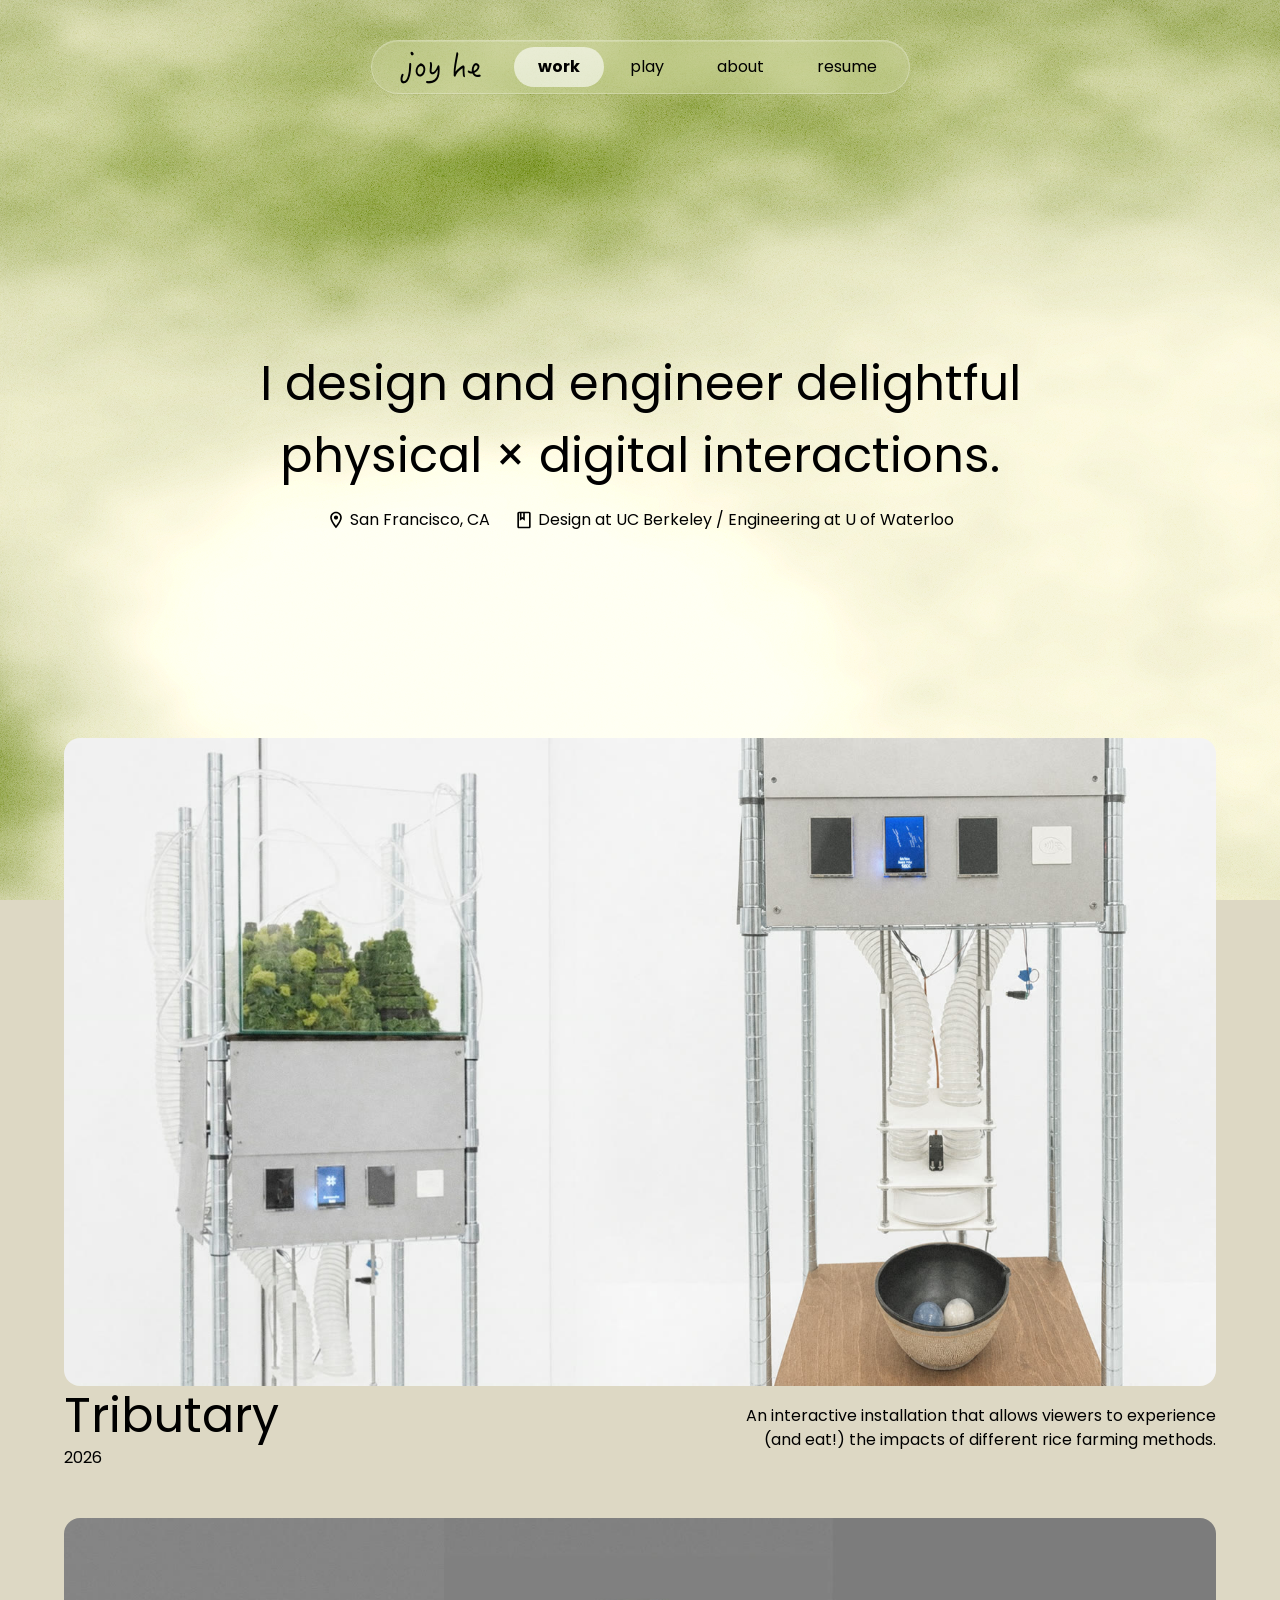
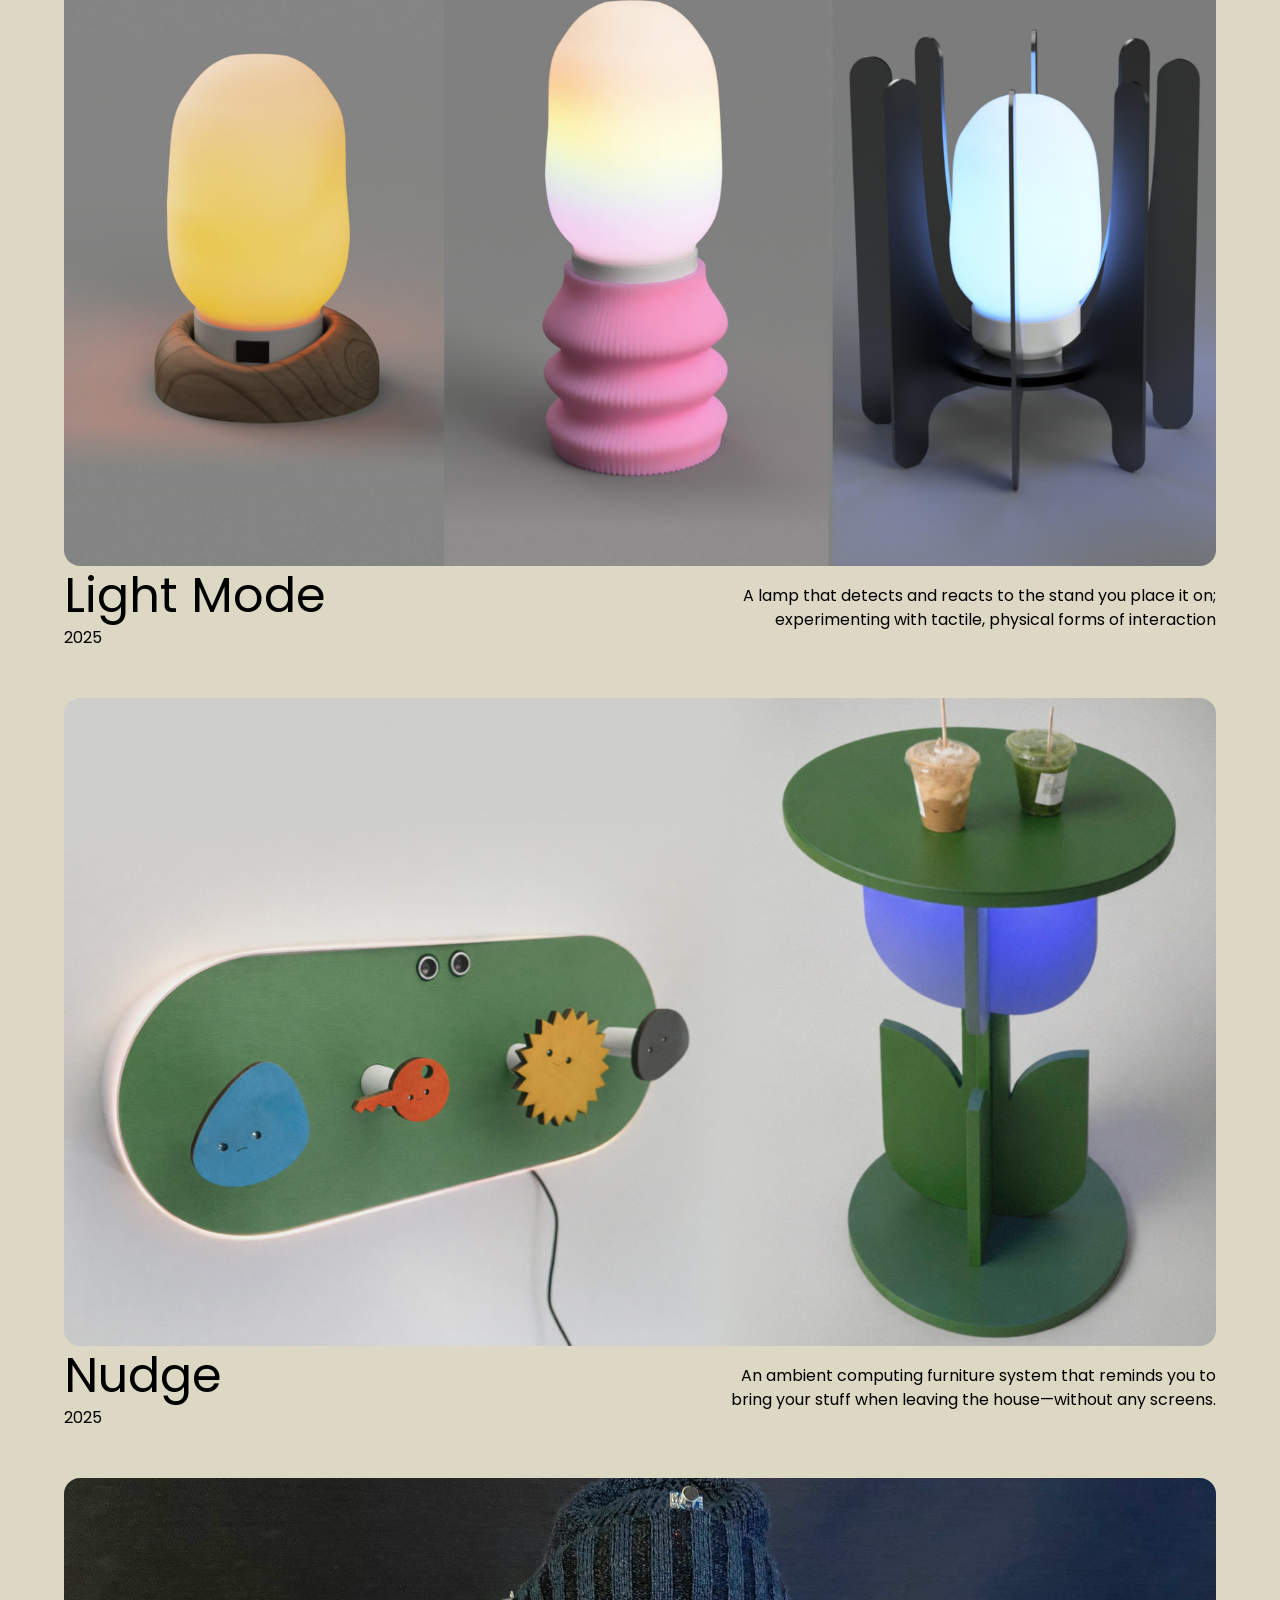
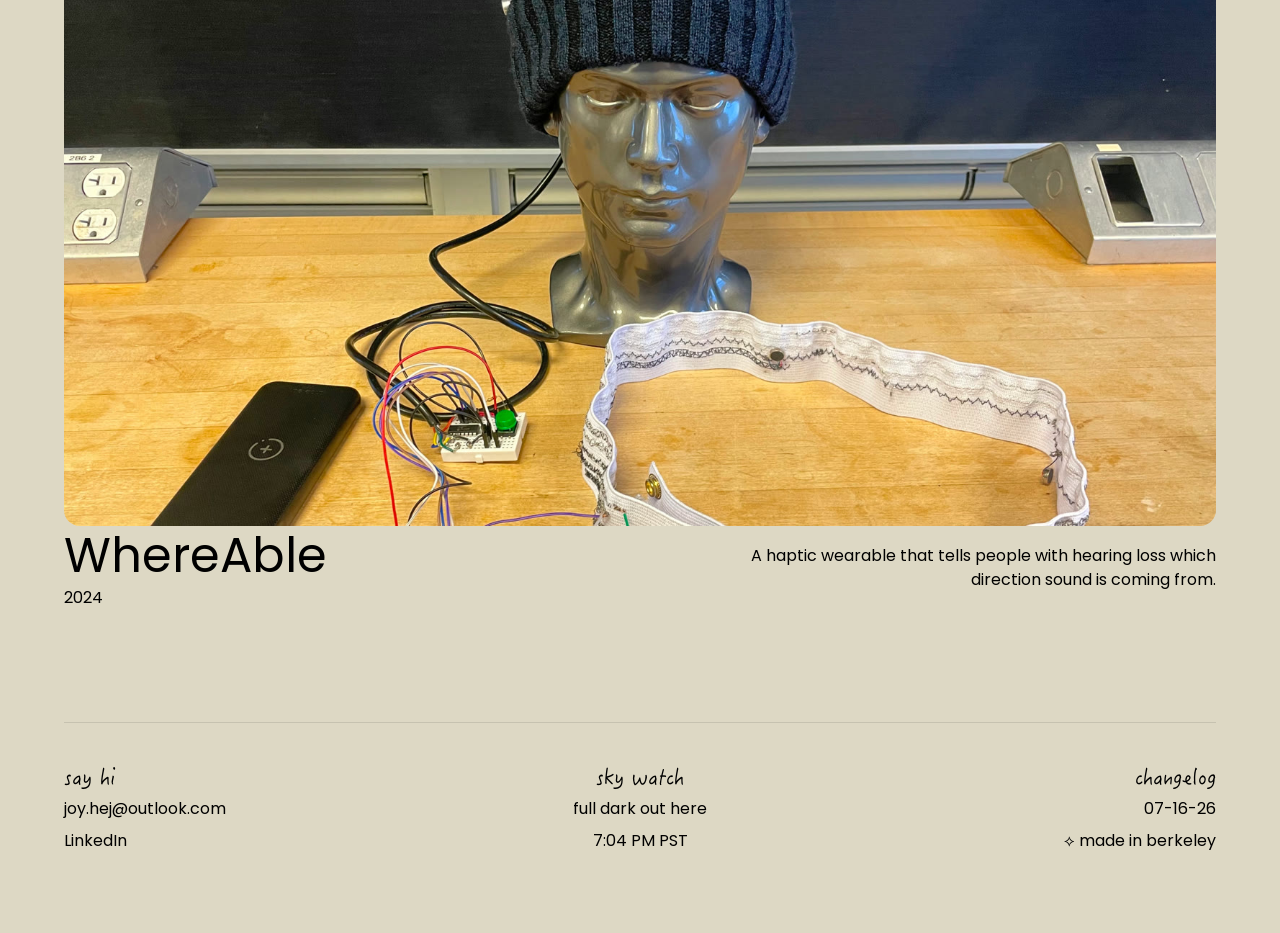
==== index.html @ f52a800c "Deploy portfolio-f26 328bcfd" ====
<!doctype html>
<html lang="en">
  <head>
    <meta charset="UTF-8" />
    <link rel="icon" type="image/png" sizes="32x32" href="/favicon-32.png" />
    <link rel="icon" type="image/png" sizes="48x48" href="/favicon-48.png" />
    <link rel="icon" href="/favicon.svg" type="image/svg+xml" />
    <link rel="apple-touch-icon" href="/apple-touch-icon.png" />
    <meta name="viewport" content="width=device-width, initial-scale=1.0" />
    <title>Joy He</title>
    <script type="module" crossorigin src="/assets/index-UilzpQ_w.js"></script>
    <link rel="stylesheet" crossorigin href="/assets/index-C2yDkpul.css">
  </head>
  <body>
    <div id="root"></div>
  </body>
</html>
---- assets/index-C2yDkpul.css ----
@font-face{font-family:Poppins;font-style:normal;font-display:swap;font-weight:400;src:url(/assets/poppins-latin-400-normal-cpxAROuN.woff2) format("woff2"),url(/assets/poppins-latin-400-normal-BOb3E3N0.woff) format("woff")}@font-face{font-family:Poppins;font-style:normal;font-display:swap;font-weight:700;src:url(/assets/poppins-latin-700-normal-Qrb0O0WB.woff2) format("woff2"),url(/assets/poppins-latin-700-normal-BVuQR_eA.woff) format("woff")}@font-face{font-family:HanziPen SC;font-style:normal;font-weight:400;font-display:swap;src:url(/fonts/HanzipenSC-Regular.woff2) format("woff2")}:root{--font-family-poppins: "Poppins", sans-serif;--font-family-logo: "HanziPen SC", "Hanzipen SC", cursive;--font-weight-regular: 400;--font-weight-bold: 700;--font-size-48: 48px;--font-size-32: 32px;--font-size-24: 24px;--font-size-16: 16px;--line-height-tight: 1.25;--line-height-normal: 1.5;--line-height-comfy: 1.5;--letter-spacing-0: 0;--text-h1-font-family: var(--font-family-poppins);--text-h1-font-size: var(--font-size-48);--text-h1-font-weight: var(--font-weight-regular);--text-h1-line-height: var(--line-height-tight);--text-h1-letter-spacing: var(--letter-spacing-0);--text-h2-font-family: var(--font-family-poppins);--text-h2-font-size: var(--font-size-24);--text-h2-font-weight: var(--font-weight-regular);--text-h2-line-height: var(--line-height-tight);--text-h2-letter-spacing: var(--letter-spacing-0);--text-body-font-family: var(--font-family-poppins);--text-body-font-size: var(--font-size-16);--text-body-font-weight: var(--font-weight-regular);--text-body-line-height: var(--line-height-normal);--text-body-letter-spacing: var(--letter-spacing-0);--text-logo-font-family: var(--font-family-logo);--text-logo-font-size: var(--font-size-32);--text-logo-font-weight: var(--font-weight-regular);--text-logo-line-height: 32px;--text-logo-letter-spacing: var(--letter-spacing-0);--text-nav-font-family: var(--font-family-poppins);--text-nav-font-size: var(--font-size-16);--text-nav-font-weight-active: var(--font-weight-bold);--text-nav-font-weight: var(--font-weight-regular);--text-nav-line-height: var(--line-height-normal);--text-nav-letter-spacing: var(--letter-spacing-0);--color-bg: #ddd8c4;--color-text: #000000;--color-nav-track: rgba(255, 255, 255, .14);--color-nav-active: #ffffff;--color-border: rgba(0, 0, 0, .1);--nav-gutter: 40px;--header-inset: var(--nav-gutter);--page-pad-x: 200px;--header-block: 62px;--card-peek: 18vh;--cursor-asterisk: url(data:image/svg+xml,%3Csvg%20xmlns%3D%27http%3A%2F%2Fwww.w3.org%2F2000%2Fsvg%27%20width%3D%2740%27%20height%3D%2740%27%20viewBox%3D%270%200%2040%2040%27%3E%3Ctext%20x%3D%2720%27%20y%3D%2728%27%20text-anchor%3D%27middle%27%20font-size%3D%2730%27%20fill%3D%27black%27%3E%E2%9F%A1%3C%2Ftext%3E%3C%2Fsvg%3E) 20 20, auto}*,*:before,*:after{box-sizing:border-box}body{margin:0;font-family:var(--font-family-poppins);color:var(--color-text);background:var(--color-bg);cursor:var(--cursor-asterisk);font-synthesis:none;text-rendering:optimizeLegibility;-webkit-font-smoothing:antialiased;-moz-osx-font-smoothing:grayscale}a,button,[role=button],label[for],select,summary{cursor:var(--cursor-asterisk)}#root{min-height:100svh;background:var(--color-bg)}p{margin:0}img{display:block}.app-boot{opacity:0;pointer-events:none}.organic{position:fixed;inset:0;z-index:0;overflow:hidden;pointer-events:none;background:#f2ecdc}.organic__canvas{position:absolute;left:-24px;top:0;width:calc(100% + 48px);height:100%;display:block;filter:blur(.4px)}.organic__canvas--bloom{z-index:1;filter:blur(48px) saturate(1) brightness(.8);opacity:.85;mix-blend-mode:hard-light;transform:scale(1.06);transform-origin:center center;pointer-events:none}.organic--plain .organic__canvas{visibility:hidden}.organic__grain{position:absolute;inset:0;z-index:2;opacity:1;background-repeat:repeat;background-size:512px 512px;mix-blend-mode:color-burn;pointer-events:none}.asterisk-cursor{position:fixed;top:0;left:0;z-index:10000;margin:0;padding:0;pointer-events:none;opacity:0;color:#000;font-size:30px;line-height:1;transform:translate(-50%,-50%) scale(1);transition:transform .28s cubic-bezier(.22,1,.36,1),opacity .12s ease;will-change:transform;-webkit-user-select:none;user-select:none}.asterisk-cursor--visible{opacity:1}.asterisk-cursor--hot{transform:translate(-50%,-50%) scale(1.28) rotate(18deg)}html.has-asterisk-cursor,html.has-asterisk-cursor *{cursor:none!important}@media(prefers-reduced-motion:reduce){.asterisk-cursor{transition:opacity .12s ease}.asterisk-cursor--hot{transform:translate(-50%,-50%) scale(1.15) rotate(12deg)}}.loader{position:fixed;inset:0;z-index:40;display:flex;align-items:center;justify-content:center;background:transparent;opacity:1;transition:opacity .52s cubic-bezier(.22,1,.36,1);pointer-events:auto}.loader--out{opacity:0;pointer-events:none}.loader__sr{position:absolute;width:1px;height:1px;padding:0;margin:-1px;overflow:hidden;clip:rect(0,0,0,0);white-space:nowrap;border:0}.loader__asterisk{display:flex;align-items:center;justify-content:center;mix-blend-mode:color-burn}.loader__asterisk-orbit{display:flex;align-items:center;justify-content:center;animation:loader-orbit 2.8s linear infinite}.loader__asterisk-spin{color:#1e3d2f;font-size:min(28vw,140px);line-height:1;-webkit-user-select:none;user-select:none}@keyframes loader-orbit{0%{transform:rotate(0) translate(min(12vw,64px)) rotate(0)}to{transform:rotate(360deg) translate(min(12vw,64px)) rotate(-360deg)}}@media(prefers-reduced-motion:reduce){.loader__asterisk-orbit{animation:none}}.site-nav{display:flex;align-items:center;justify-content:center;width:100%;min-height:var(--header-block);padding-block:0}.site-nav__pill-wrap{position:fixed;top:var(--nav-gutter);left:0;right:0;z-index:20;display:flex;justify-content:center;pointer-events:none;transition:transform .4s cubic-bezier(.22,1,.36,1)}.site-nav__pill-wrap--hidden{transform:translateY(calc(-100% - var(--nav-gutter) - 8px));pointer-events:none}.site-nav__pill{display:flex;align-items:center;gap:8px;padding:6px;border-radius:50px;border:1px solid rgba(255,255,255,.28);background:var(--color-nav-track);box-shadow:inset 0 1px #ffffff2e,0 1px 1px #00000008;-webkit-backdrop-filter:blur(28px) saturate(1.15);backdrop-filter:blur(28px) saturate(1.15);pointer-events:auto}.site-nav__logo{display:flex;align-items:center;justify-content:center;margin:0;padding:0 24px 4px;border:0;background:transparent;font-family:var(--text-logo-font-family);font-size:var(--text-logo-font-size);font-weight:var(--text-logo-font-weight);line-height:var(--text-logo-line-height);letter-spacing:var(--text-logo-letter-spacing);color:var(--color-text);text-decoration:none;white-space:nowrap;user-select:none;-webkit-user-select:none}.site-nav__links{position:relative;display:flex;align-items:center}.site-nav__active-pill{position:absolute;top:0;left:0;height:100%;border-radius:50px;background:#fff9;pointer-events:none;opacity:0;z-index:0}.site-nav__active-pill--ready{opacity:1;transition:transform .4s cubic-bezier(.22,1,.36,1),width .4s cubic-bezier(.22,1,.36,1)}.site-nav__item{position:relative;z-index:1;display:inline-flex;flex-direction:column;align-items:center;justify-content:center;padding:8px 24px;border-radius:50px;font-family:var(--text-nav-font-family);font-size:var(--text-nav-font-size);font-weight:var(--text-nav-font-weight);line-height:var(--text-nav-line-height);letter-spacing:var(--text-nav-letter-spacing);color:var(--color-text);text-decoration:none;white-space:nowrap;background:transparent}.site-nav__item:after{content:attr(data-label);font-weight:var(--text-nav-font-weight-active);height:0;overflow:hidden;visibility:hidden;pointer-events:none;-webkit-user-select:none;user-select:none}.site-nav__item--active{font-weight:var(--text-nav-font-weight-active)}@media(prefers-reduced-motion:reduce){.site-nav__pill-wrap{transition:none}.site-nav__pill-wrap--hidden{transform:none}.site-nav__active-pill--ready{transition:none}}.site-footer{display:flex;align-items:flex-start;justify-content:space-between;gap:32px;width:100%;margin-top:64px;padding-top:40px;border-top:1px solid var(--color-border)}.site-footer__col{display:flex;flex-direction:column;gap:8px;min-width:0;flex:1}.site-footer__col--center{text-align:center;align-items:center}.site-footer__col--end{text-align:right;align-items:flex-end}.site-footer__title{margin:0;font-family:var(--font-family-logo);font-size:22px;font-weight:var(--font-weight-regular);line-height:1.2;letter-spacing:var(--letter-spacing-0)}.site-footer__time{font-variant-numeric:tabular-nums}.site-footer a{color:inherit;text-decoration:none}.site-footer a:hover{text-decoration:underline}.site-footer__note{opacity:1}@media(max-width:900px){.site-footer{flex-direction:column;gap:28px}.site-footer__col--end,.site-footer__col--center{text-align:left;align-items:flex-start}}.layout{position:relative;z-index:1;display:flex;flex-direction:column;align-items:center;width:100%;min-height:100svh;padding:var(--nav-gutter) var(--page-pad-x) 80px;color:var(--color-text);box-sizing:border-box}.layout .site-nav{min-height:var(--header-block);padding-block:0;margin-bottom:var(--nav-gutter)}.layout--case{padding-bottom:80px;background:#f1f1f1}.layout--case .layout__main{gap:48px}html.page--case,html.page--case body,html.page--case #root{background:#f1f1f1}html.page--case .organic{visibility:hidden}.layout__main{display:flex;flex-direction:column;align-items:flex-start;gap:48px;width:100%;animation:layout-page-in .55s cubic-bezier(.22,1,.36,1) both}@keyframes layout-page-in{0%{opacity:0;transform:translateY(12px)}to{opacity:1;transform:translateY(0)}}@media(max-width:1280px){.layout{--page-pad-x: 64px}}@media(max-width:900px){.layout{--page-pad-x: 24px;--nav-gutter: 24px;padding-bottom:56px}}@media(prefers-reduced-motion:reduce){.layout__main{animation:none}}.text-h1{font-family:var(--text-h1-font-family);font-size:var(--text-h1-font-size);font-weight:var(--text-h1-font-weight);line-height:var(--text-h1-line-height);letter-spacing:var(--text-h1-letter-spacing)}.text-h2{font-family:var(--text-h2-font-family);font-size:var(--text-h2-font-size);font-weight:var(--text-h2-font-weight);line-height:var(--text-h2-line-height);letter-spacing:var(--text-h2-letter-spacing)}.text-body{font-family:var(--text-body-font-family);font-size:var(--text-body-font-size);font-weight:var(--text-body-font-weight);line-height:var(--text-body-line-height);letter-spacing:var(--text-body-letter-spacing)}.wireframe{--header-inset: 40px;--page-pad-x: 200px;--header-block: 62px;--card-peek: 18vh;position:relative;z-index:1;display:flex;flex-direction:column;align-items:flex-start;gap:0;width:100%;min-height:100%;max-width:1440px;margin-inline:auto;padding:var(--header-inset) var(--page-pad-x) 80px;background:transparent;color:var(--color-text);box-sizing:border-box}.wireframe__page{display:flex;flex-direction:column;align-items:flex-start;gap:48px;width:100%}.wireframe__page--in{animation:wireframe-page-in .55s cubic-bezier(.22,1,.36,1) both}.wireframe__page--out{opacity:0;transform:translateY(12px);pointer-events:none;transition:opacity .32s ease,transform .32s ease}@keyframes wireframe-page-in{0%{opacity:0;transform:translateY(18px)}to{opacity:1;transform:translateY(0)}}[data-reveal]{opacity:0;transform:translateY(28px);transition:opacity .7s cubic-bezier(.22,1,.36,1),transform .7s cubic-bezier(.22,1,.36,1);transition-delay:var(--reveal-delay, 0ms)}[data-reveal].is-revealed{opacity:1;transform:translateY(0)}.wireframe__intro[data-reveal].is-revealed,.wireframe__placeholder[data-reveal].is-revealed{transition-delay:40ms}.wireframe__header{display:flex;align-items:center;justify-content:center;width:100%;min-height:52px;padding-block:5px}.wireframe__pill-wrap{position:fixed;top:calc(var(--header-inset) + 5px);left:0;right:0;z-index:20;display:flex;justify-content:center;pointer-events:none;transition:transform .4s cubic-bezier(.22,1,.36,1)}.wireframe__pill-wrap--hidden{transform:translateY(calc(-100% - var(--header-inset) - 13px));pointer-events:none}.wireframe__pill{display:flex;align-items:center;gap:8px;padding:6px;border-radius:50px;border:1px solid rgba(255,255,255,.28);background:var(--color-nav-track);box-shadow:inset 0 1px #ffffff2e,0 1px 1px #00000008;-webkit-backdrop-filter:blur(28px) saturate(1.15);backdrop-filter:blur(28px) saturate(1.15);pointer-events:auto}.wireframe__logo{display:flex;align-items:center;justify-content:center;margin:0;padding:0 24px 4px;border:0;background:transparent;font-family:var(--text-logo-font-family);font-size:var(--text-logo-font-size);font-weight:var(--text-logo-font-weight);line-height:var(--text-logo-line-height);letter-spacing:var(--text-logo-letter-spacing);color:var(--color-text);white-space:nowrap;user-select:none;-webkit-user-select:none;pointer-events:none}.wireframe__nav{position:relative;display:flex;align-items:center}.wireframe__nav-pill{position:absolute;top:0;left:0;height:100%;border-radius:50px;background:#fff9;pointer-events:none;opacity:0;z-index:0}.wireframe__nav-pill--ready{opacity:1;transition:transform .4s cubic-bezier(.22,1,.36,1),width .4s cubic-bezier(.22,1,.36,1)}.wireframe__nav-item{position:relative;z-index:1;display:inline-flex;flex-direction:column;align-items:center;justify-content:center;padding:8px 24px;border-radius:50px;font-family:var(--text-nav-font-family);font-size:var(--text-nav-font-size);font-weight:var(--text-nav-font-weight);line-height:var(--text-nav-line-height);letter-spacing:var(--text-nav-letter-spacing);color:var(--color-text);text-decoration:none;white-space:nowrap;background:transparent}.wireframe__nav-item:after{content:attr(data-label);font-weight:var(--text-nav-font-weight-active);height:0;overflow:hidden;visibility:hidden;pointer-events:none;-webkit-user-select:none;user-select:none}.wireframe__nav-item--active{font-weight:var(--text-nav-font-weight-active)}.wireframe__intro{display:flex;flex-direction:column;align-items:center;justify-content:center;gap:16px;width:100%;margin:0 0 -48px;min-height:calc(100svh - (2 * var(--nav-gutter)) - var(--header-block) - var(--card-peek));box-sizing:border-box}.wireframe__headline{margin:0;width:100%;text-align:center;line-height:var(--line-height-comfy)}.wireframe__meta{display:flex;align-items:center;gap:24px}.wireframe__meta-item{display:flex;align-items:center;gap:4px}.wireframe__meta-item img{width:20px;height:20px;flex-shrink:0}.wireframe__placeholder{display:flex;flex-direction:column;align-items:center;gap:16px;width:100%;margin-top:48px;text-align:center}.wireframe__work{display:flex;flex-direction:column;gap:48px;width:100%;scroll-margin-top:calc((2 * var(--nav-gutter)) + var(--header-block) + 24px)}.wireframe__play{display:grid;grid-template-columns:1fr 1fr;gap:48px 30px;width:100%;scroll-margin-top:calc((2 * var(--nav-gutter)) + var(--header-block) + 24px)}.wireframe__project{display:flex;flex-direction:column;align-items:flex-start;width:100%;color:inherit;text-decoration:none}.wireframe__media{position:relative;width:100%;aspect-ratio:1184 / 666;overflow:clip;border-radius:16px;transform:scale(1);transform-origin:center bottom;transition:transform .55s cubic-bezier(.22,1,.36,1);will-change:transform}.wireframe__media--play{aspect-ratio:1 / 1;transform-origin:center center}.wireframe__media img,.wireframe__media video{position:absolute;inset:0;width:100%;height:100%;display:block;object-fit:cover;object-position:center}.wireframe__project--aura .wireframe__media img{object-position:20% center}.wireframe__project:hover .wireframe__media,.wireframe__project:focus-visible .wireframe__media{transform:scale(1.025)}.wireframe__project-info{display:flex;align-items:center;justify-content:space-between;width:100%;color:var(--color-text)}.wireframe__project-info--play{flex-direction:column;align-items:flex-start;gap:8px;margin-top:12px}.wireframe__project-title-block{display:flex;flex-direction:column;align-items:flex-start}.wireframe__project-title-block h2{margin:0;white-space:nowrap}.wireframe__project--play .wireframe__project-title-block h2{white-space:normal}.wireframe__project-desc{width:500px;flex-shrink:0;text-align:right}.wireframe__project-desc--play{width:100%;text-align:left}.wireframe__footer{display:flex;align-items:flex-start;justify-content:space-between;gap:32px;width:100%;margin-top:64px;padding-top:40px;border-top:1px solid var(--color-border)}.wireframe__footer-col{display:flex;flex-direction:column;gap:8px;min-width:0;flex:1}.wireframe__footer-col--center{text-align:center;align-items:center}.wireframe__footer-col--end{text-align:right;align-items:flex-end}.wireframe__footer-title{margin:0;font-family:var(--font-family-logo);font-size:22px;font-weight:var(--font-weight-regular);line-height:1.2;letter-spacing:var(--letter-spacing-0)}.wireframe__footer-time{font-variant-numeric:tabular-nums}.wireframe__footer a{color:inherit;text-decoration:none}.wireframe__footer a:hover{text-decoration:underline}.wireframe__footer-note{opacity:1}@media(max-width:1280px){.wireframe{--header-inset: 32px;--page-pad-x: 48px;padding:var(--header-inset) var(--page-pad-x) 64px}}@media(max-width:900px){.wireframe{--header-inset: 24px;--page-pad-x: 24px;--card-peek: 14vh;padding:var(--header-inset) var(--page-pad-x) 40px}.wireframe__page{gap:32px}.wireframe__intro{margin-bottom:-32px}.wireframe__header{justify-content:center}.wireframe__pill{max-width:calc(100vw - 2 * var(--page-pad-x));flex-wrap:wrap;justify-content:center}.wireframe__nav{flex-wrap:wrap;justify-content:center}.wireframe__meta{flex-direction:column;align-items:center;gap:8px}.wireframe__project-info{flex-direction:column;align-items:flex-start;gap:12px}.wireframe__play{grid-template-columns:1fr;gap:32px}.wireframe__project-desc{width:100%;text-align:left}.wireframe__footer{flex-direction:column;gap:28px}.wireframe__footer-col--end,.wireframe__footer-col--center{text-align:left;align-items:flex-start}}@media(prefers-reduced-motion:reduce){.wireframe__page--in{animation:none}.wireframe__media{transition:none}.wireframe__project:hover .wireframe__media,.wireframe__project:focus-visible .wireframe__media{transform:none}.wireframe__pill-wrap{transition:none}.wireframe__pill-wrap--hidden{transform:none}.wireframe__page,[data-reveal],.wireframe__nav-item,.wireframe__nav-pill--ready{transition:none}.wireframe__page--out,.wireframe__page--in,[data-reveal],[data-reveal].is-revealed{opacity:1;transform:none}}
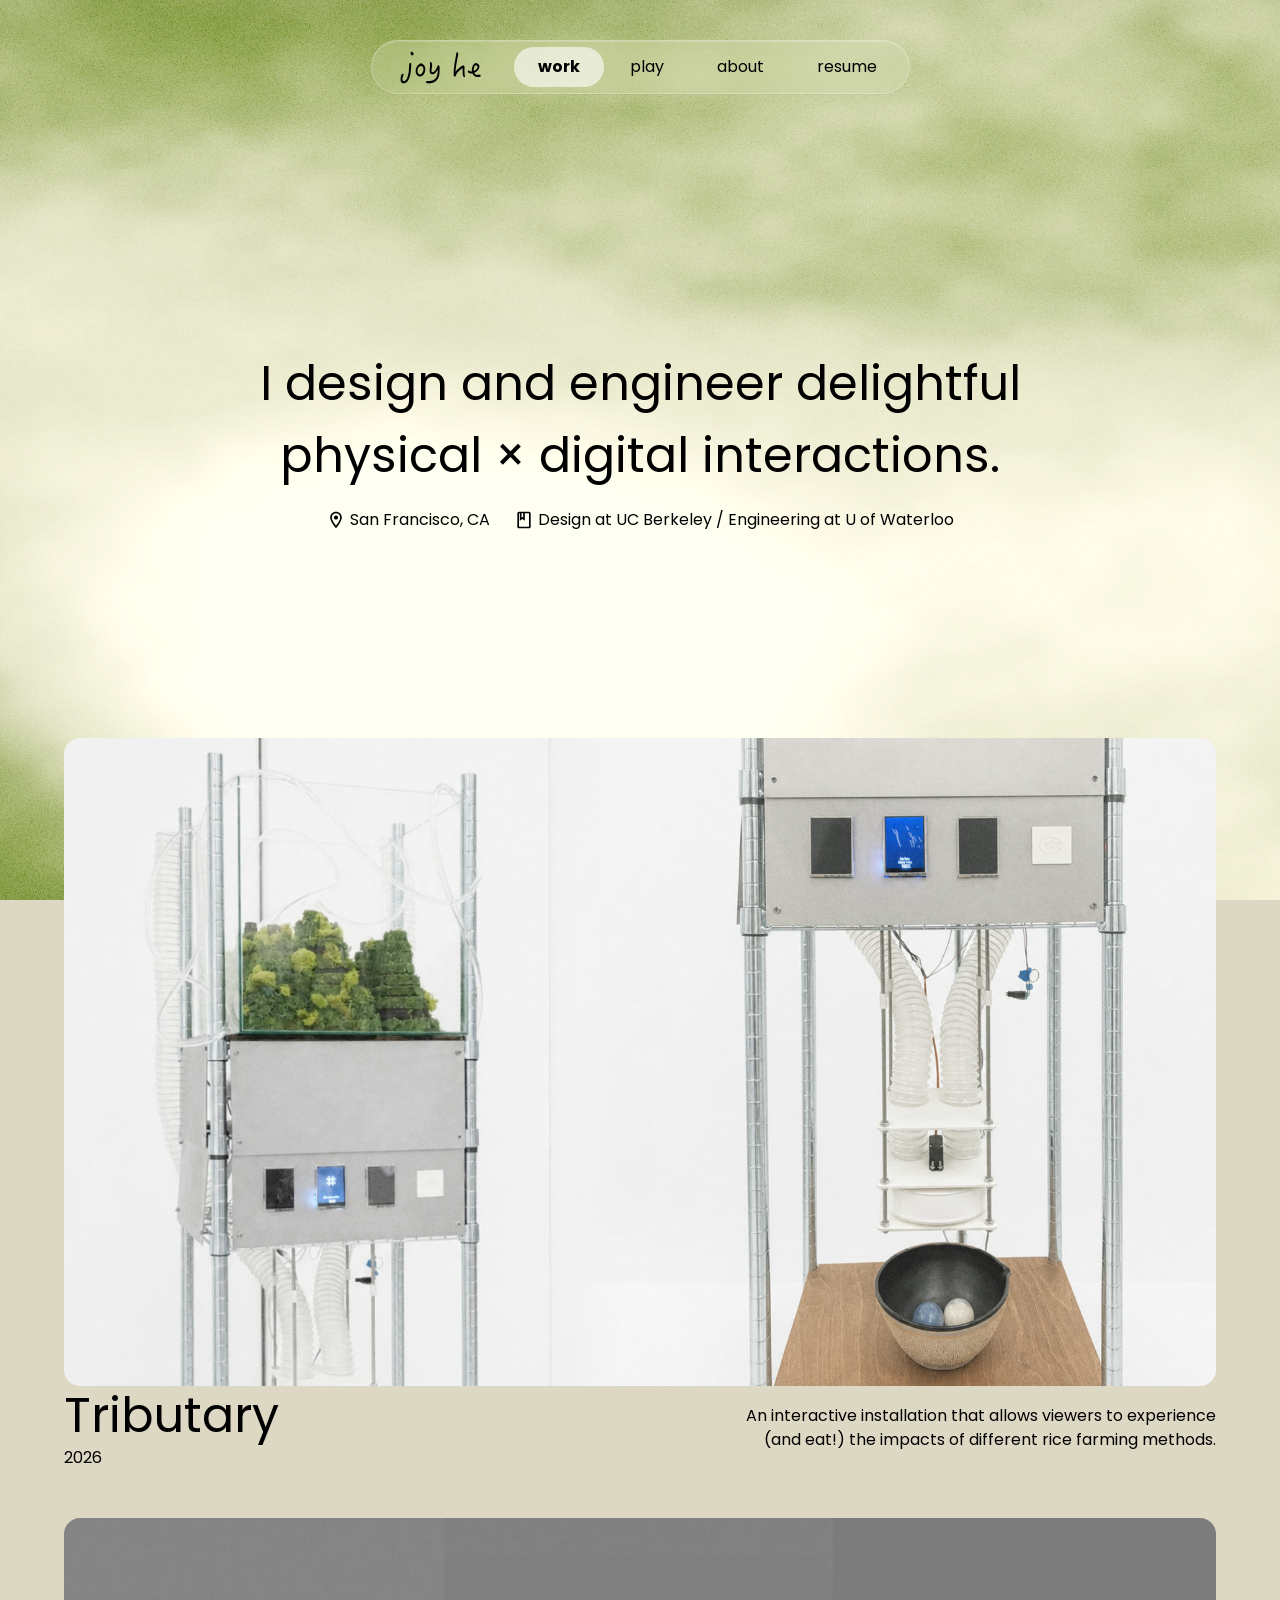
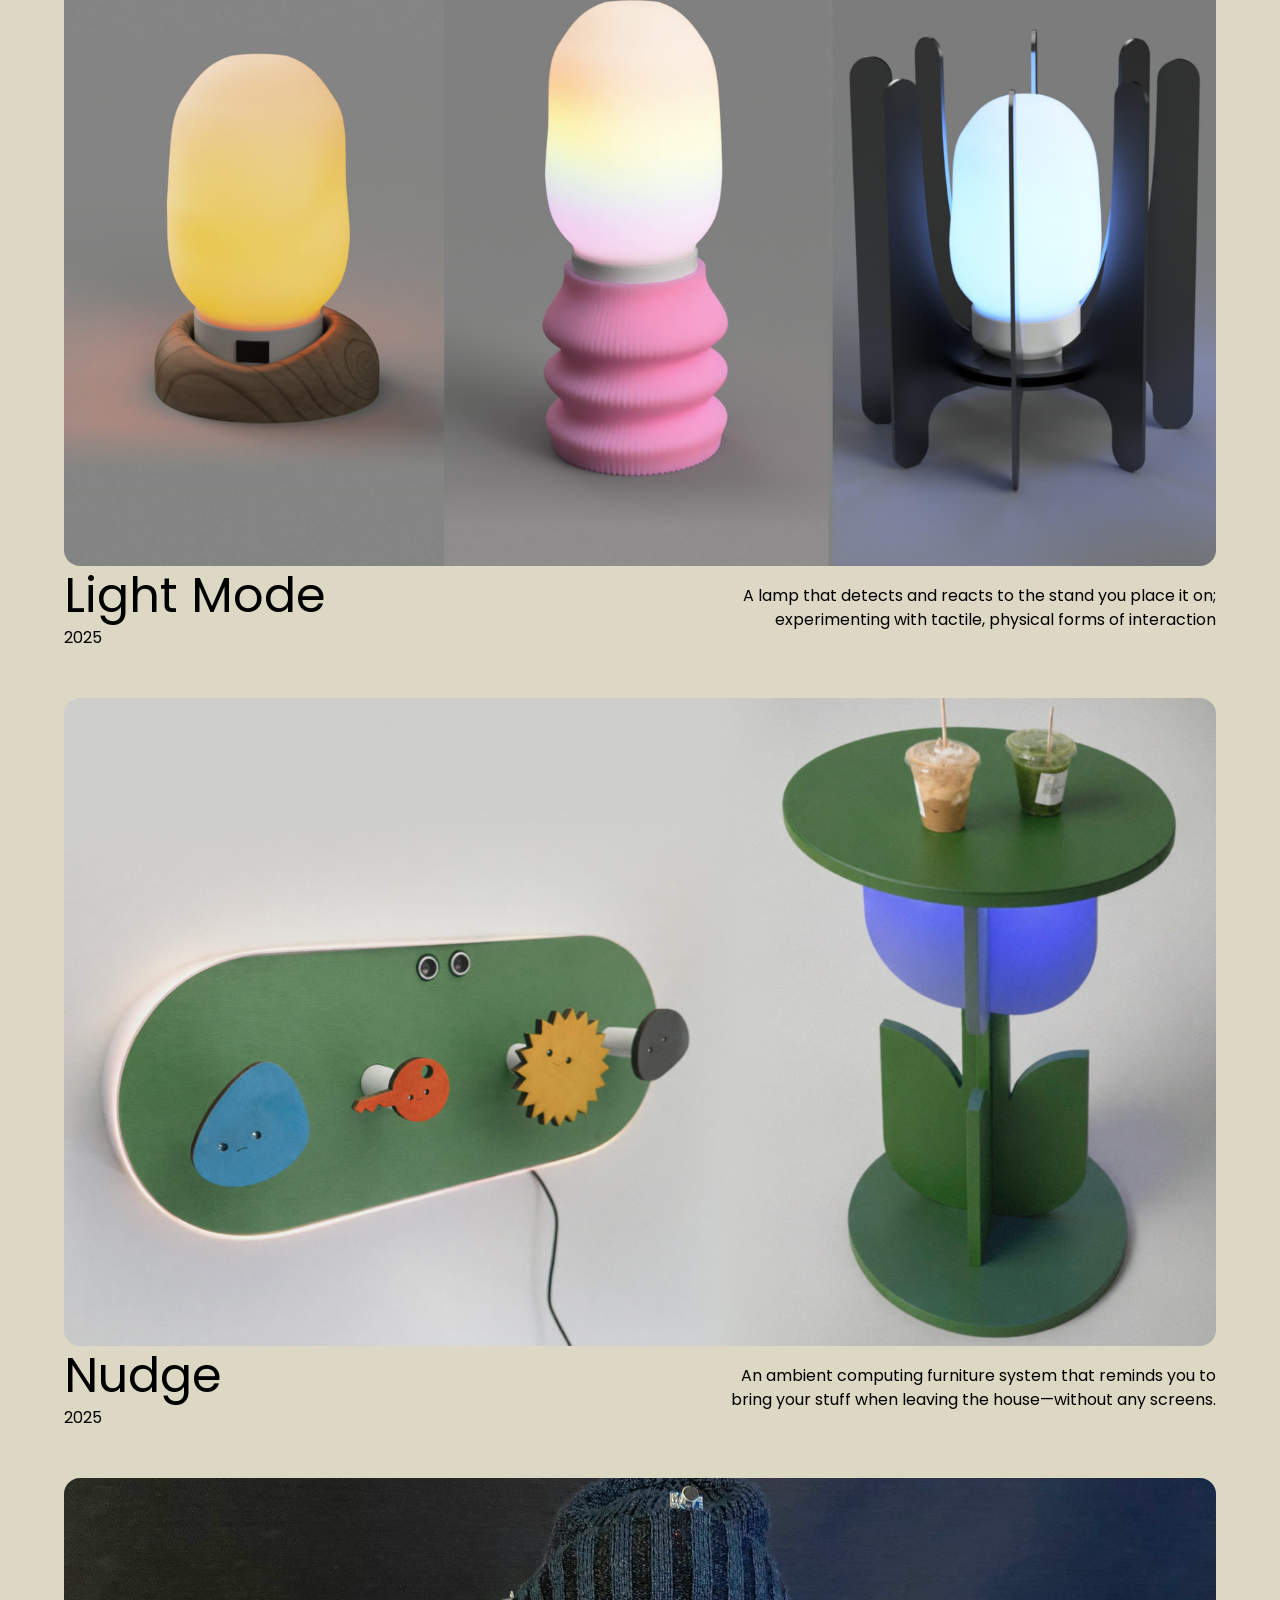
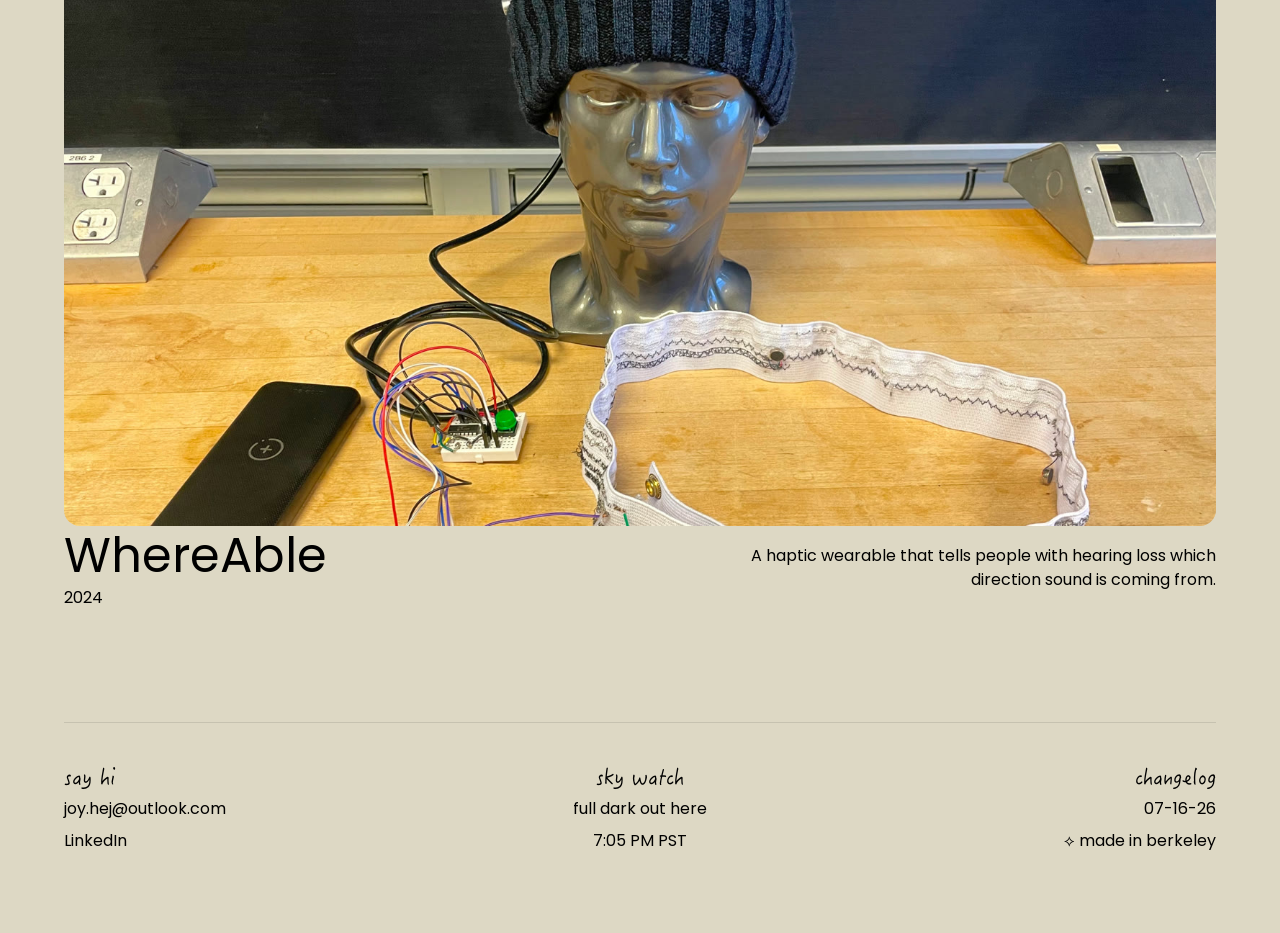
==== commit c9bedf15: "Deploy portfolio-f26 3274774" ====
--- a/index.html
+++ b/index.html
@@ -8,8 +8,8 @@
     <link rel="apple-touch-icon" href="/apple-touch-icon.png" />
     <meta name="viewport" content="width=device-width, initial-scale=1.0" />
     <title>Joy He</title>
-    <script type="module" crossorigin src="/assets/index-UilzpQ_w.js"></script>
-    <link rel="stylesheet" crossorigin href="/assets/index-C2yDkpul.css">
+    <script type="module" crossorigin src="/assets/index-BShzW0xA.js"></script>
+    <link rel="stylesheet" crossorigin href="/assets/index-DCuCQDFu.css">
   </head>
   <body>
     <div id="root"></div>
--- a/assets/index-DCuCQDFu.css
+++ b/assets/index-DCuCQDFu.css
@@ -0,0 +1 @@
+@font-face{font-family:Poppins;font-style:normal;font-display:swap;font-weight:400;src:url(/assets/poppins-latin-400-normal-cpxAROuN.woff2) format("woff2"),url(/assets/poppins-latin-400-normal-BOb3E3N0.woff) format("woff")}@font-face{font-family:Poppins;font-style:normal;font-display:swap;font-weight:700;src:url(/assets/poppins-latin-700-normal-Qrb0O0WB.woff2) format("woff2"),url(/assets/poppins-latin-700-normal-BVuQR_eA.woff) format("woff")}@font-face{font-family:HanziPen SC;font-style:normal;font-weight:400;font-display:swap;src:url(/fonts/HanzipenSC-Regular.woff2) format("woff2")}:root{--font-family-poppins: "Poppins", sans-serif;--font-family-logo: "HanziPen SC", "Hanzipen SC", cursive;--font-weight-regular: 400;--font-weight-bold: 700;--font-size-48: 48px;--font-size-32: 32px;--font-size-24: 24px;--font-size-16: 16px;--line-height-tight: 1.25;--line-height-normal: 1.5;--line-height-comfy: 1.5;--letter-spacing-0: 0;--text-h1-font-family: var(--font-family-poppins);--text-h1-font-size: var(--font-size-48);--text-h1-font-weight: var(--font-weight-regular);--text-h1-line-height: var(--line-height-tight);--text-h1-letter-spacing: var(--letter-spacing-0);--text-h2-font-family: var(--font-family-poppins);--text-h2-font-size: var(--font-size-24);--text-h2-font-weight: var(--font-weight-regular);--text-h2-line-height: var(--line-height-tight);--text-h2-letter-spacing: var(--letter-spacing-0);--text-body-font-family: var(--font-family-poppins);--text-body-font-size: var(--font-size-16);--text-body-font-weight: var(--font-weight-regular);--text-body-line-height: var(--line-height-normal);--text-body-letter-spacing: var(--letter-spacing-0);--text-logo-font-family: var(--font-family-logo);--text-logo-font-size: var(--font-size-32);--text-logo-font-weight: var(--font-weight-regular);--text-logo-line-height: 32px;--text-logo-letter-spacing: var(--letter-spacing-0);--text-nav-font-family: var(--font-family-poppins);--text-nav-font-size: var(--font-size-16);--text-nav-font-weight-active: var(--font-weight-bold);--text-nav-font-weight: var(--font-weight-regular);--text-nav-line-height: var(--line-height-normal);--text-nav-letter-spacing: var(--letter-spacing-0);--color-bg: #ddd8c4;--color-text: #000000;--color-nav-track: rgba(255, 255, 255, .14);--color-nav-active: #ffffff;--color-border: rgba(0, 0, 0, .1);--nav-gutter: 40px;--header-inset: var(--nav-gutter);--page-pad-x: 200px;--header-block: 62px;--card-peek: 18vh;--cursor-asterisk: url(data:image/svg+xml,%3Csvg%20xmlns%3D%27http%3A%2F%2Fwww.w3.org%2F2000%2Fsvg%27%20width%3D%2740%27%20height%3D%2740%27%20viewBox%3D%270%200%2040%2040%27%3E%3Ctext%20x%3D%2720%27%20y%3D%2728%27%20text-anchor%3D%27middle%27%20font-size%3D%2730%27%20fill%3D%27black%27%3E%E2%9F%A1%3C%2Ftext%3E%3C%2Fsvg%3E) 20 20, auto}*,*:before,*:after{box-sizing:border-box}body{margin:0;font-family:var(--font-family-poppins);color:var(--color-text);background:var(--color-bg);cursor:var(--cursor-asterisk);font-synthesis:none;text-rendering:optimizeLegibility;-webkit-font-smoothing:antialiased;-moz-osx-font-smoothing:grayscale}a,button,[role=button],label[for],select,summary{cursor:var(--cursor-asterisk)}#root{min-height:100svh;background:var(--color-bg)}p{margin:0}img{display:block}.app-boot{opacity:0;pointer-events:none}.organic{position:fixed;inset:0;z-index:0;overflow:hidden;pointer-events:none;background:#f2ecdc}.organic__canvas{position:absolute;left:-24px;top:0;width:calc(100% + 48px);height:100%;display:block;filter:blur(.4px)}.organic__canvas--bloom{z-index:1;filter:blur(48px) saturate(1) brightness(.8);opacity:.85;mix-blend-mode:hard-light;transform:scale(1.06);transform-origin:center center;pointer-events:none}.organic--plain .organic__canvas{visibility:hidden}.organic__grain{position:absolute;inset:0;z-index:2;opacity:1;background-repeat:repeat;background-size:512px 512px;mix-blend-mode:color-burn;pointer-events:none}.asterisk-cursor{position:fixed;top:0;left:0;z-index:10000;margin:0;padding:0;pointer-events:none;opacity:0;color:#000;font-size:30px;line-height:1;transform:translate(-50%,-50%) scale(1);transition:transform .28s cubic-bezier(.22,1,.36,1),opacity .12s ease;will-change:transform;-webkit-user-select:none;user-select:none}.asterisk-cursor--visible{opacity:1}.asterisk-cursor--hot{transform:translate(-50%,-50%) scale(1.28) rotate(18deg)}html.has-asterisk-cursor,html.has-asterisk-cursor *{cursor:none!important}@media(prefers-reduced-motion:reduce){.asterisk-cursor{transition:opacity .12s ease}.asterisk-cursor--hot{transform:translate(-50%,-50%) scale(1.15) rotate(12deg)}}.loader{position:fixed;inset:0;z-index:40;display:flex;align-items:center;justify-content:center;background:transparent;opacity:1;transition:opacity .52s cubic-bezier(.22,1,.36,1);pointer-events:auto}.loader--out{opacity:0;pointer-events:none}.loader__sr{position:absolute;width:1px;height:1px;padding:0;margin:-1px;overflow:hidden;clip:rect(0,0,0,0);white-space:nowrap;border:0}.loader__asterisk{display:flex;align-items:center;justify-content:center;mix-blend-mode:color-burn}.loader__asterisk-orbit{display:flex;align-items:center;justify-content:center;animation:loader-orbit 2.8s linear infinite}.loader__asterisk-spin{color:#1e3d2f;font-size:min(28vw,140px);line-height:1;-webkit-user-select:none;user-select:none}@keyframes loader-orbit{0%{transform:rotate(0) translate(min(12vw,64px)) rotate(0)}to{transform:rotate(360deg) translate(min(12vw,64px)) rotate(-360deg)}}@media(prefers-reduced-motion:reduce){.loader__asterisk-orbit{animation:none}}.site-nav{display:flex;align-items:center;justify-content:center;width:100%;min-height:var(--header-block);padding-block:0}.site-nav__pill-wrap{position:fixed;top:var(--nav-gutter);left:0;right:0;z-index:20;display:flex;justify-content:center;pointer-events:none;transition:transform .4s cubic-bezier(.22,1,.36,1)}.site-nav__pill-wrap--hidden{transform:translateY(calc(-100% - var(--nav-gutter) - 8px));pointer-events:none}.site-nav__pill{display:flex;align-items:center;gap:8px;padding:6px;border-radius:50px;border:1px solid rgba(255,255,255,.28);background:var(--color-nav-track);box-shadow:inset 0 1px #ffffff2e,0 1px 1px #00000008;-webkit-backdrop-filter:blur(28px) saturate(1.15);backdrop-filter:blur(28px) saturate(1.15);pointer-events:auto}.site-nav__logo{display:flex;align-items:center;justify-content:center;margin:0;padding:0 24px 4px;border:0;background:transparent;font-family:var(--text-logo-font-family);font-size:var(--text-logo-font-size);font-weight:var(--text-logo-font-weight);line-height:var(--text-logo-line-height);letter-spacing:var(--text-logo-letter-spacing);color:var(--color-text);text-decoration:none;white-space:nowrap;user-select:none;-webkit-user-select:none}.site-nav__links{position:relative;display:flex;align-items:center}.site-nav__active-pill{position:absolute;top:0;left:0;height:100%;border-radius:50px;background:#fff9;pointer-events:none;opacity:0;z-index:0}.site-nav__active-pill--ready{opacity:1;transition:transform .4s cubic-bezier(.22,1,.36,1),width .4s cubic-bezier(.22,1,.36,1)}.site-nav__item{position:relative;z-index:1;display:inline-flex;flex-direction:column;align-items:center;justify-content:center;padding:8px 24px;border-radius:50px;font-family:var(--text-nav-font-family);font-size:var(--text-nav-font-size);font-weight:var(--text-nav-font-weight);line-height:var(--text-nav-line-height);letter-spacing:var(--text-nav-letter-spacing);color:var(--color-text);text-decoration:none;white-space:nowrap;background:transparent}.site-nav__item:after{content:attr(data-label);font-weight:var(--text-nav-font-weight-active);height:0;overflow:hidden;visibility:hidden;pointer-events:none;-webkit-user-select:none;user-select:none}.site-nav__item--active{font-weight:var(--text-nav-font-weight-active)}@media(prefers-reduced-motion:reduce){.site-nav__pill-wrap{transition:none}.site-nav__pill-wrap--hidden{transform:none}.site-nav__active-pill--ready{transition:none}}.site-footer{display:flex;align-items:flex-start;justify-content:space-between;gap:32px;width:100%;margin-top:64px;padding-top:40px;border-top:1px solid var(--color-border)}.site-footer__col{display:flex;flex-direction:column;gap:8px;min-width:0;flex:1}.site-footer__col--center{text-align:center;align-items:center}.site-footer__col--end{text-align:right;align-items:flex-end}.site-footer__title{margin:0;font-family:var(--font-family-logo);font-size:22px;font-weight:var(--font-weight-regular);line-height:1.2;letter-spacing:var(--letter-spacing-0)}.site-footer__time{font-variant-numeric:tabular-nums}.site-footer a{color:inherit;text-decoration:none}.site-footer a:hover{text-decoration:underline}.site-footer__note{opacity:1}@media(max-width:900px){.site-footer{flex-direction:column;gap:28px}.site-footer__col--end,.site-footer__col--center{text-align:left;align-items:flex-start}}.layout{position:relative;z-index:1;display:flex;flex-direction:column;align-items:center;width:100%;min-height:100svh;padding:var(--nav-gutter) var(--page-pad-x) 80px;color:var(--color-text);box-sizing:border-box}.layout .site-nav{min-height:var(--header-block);padding-block:0;margin-bottom:var(--nav-gutter)}.layout--case{padding-bottom:80px;background:#f1f1f1}.layout--case .layout__main{gap:48px}html.page--case,html.page--case body,html.page--case #root{background:#f1f1f1}html.page--case .organic{visibility:hidden}.layout__main{display:flex;flex-direction:column;align-items:flex-start;gap:48px;width:100%;animation:layout-page-in .55s cubic-bezier(.22,1,.36,1) both}@keyframes layout-page-in{0%{opacity:0;transform:translateY(12px)}to{opacity:1;transform:translateY(0)}}@media(max-width:1280px){.layout{--page-pad-x: 64px}}@media(max-width:900px){.layout{--page-pad-x: 24px;--nav-gutter: 24px;padding-bottom:56px}}@media(prefers-reduced-motion:reduce){.layout__main{animation:none}}.route-fallback{display:flex;flex-direction:column;align-items:flex-start;justify-content:center;gap:12px;min-height:40vh;width:100%}.route-fallback__mark{font-size:28px;line-height:1;opacity:.55;animation:route-fallback-pulse 1.2s ease-in-out infinite}.route-fallback__sr{position:absolute;width:1px;height:1px;padding:0;margin:-1px;overflow:hidden;clip:rect(0,0,0,0);white-space:nowrap;border:0}.route-fallback__retry{appearance:none;margin:0;padding:0;border:0;background:none;font:inherit;color:inherit;text-decoration:underline;text-underline-offset:.2em;cursor:inherit}@keyframes route-fallback-pulse{0%,to{opacity:.35}50%{opacity:.8}}@media(prefers-reduced-motion:reduce){.route-fallback__mark{animation:none}}.text-h1{font-family:var(--text-h1-font-family);font-size:var(--text-h1-font-size);font-weight:var(--text-h1-font-weight);line-height:var(--text-h1-line-height);letter-spacing:var(--text-h1-letter-spacing)}.text-h2{font-family:var(--text-h2-font-family);font-size:var(--text-h2-font-size);font-weight:var(--text-h2-font-weight);line-height:var(--text-h2-line-height);letter-spacing:var(--text-h2-letter-spacing)}.text-body{font-family:var(--text-body-font-family);font-size:var(--text-body-font-size);font-weight:var(--text-body-font-weight);line-height:var(--text-body-line-height);letter-spacing:var(--text-body-letter-spacing)}.wireframe{--header-inset: 40px;--page-pad-x: 200px;--header-block: 62px;--card-peek: 18vh;position:relative;z-index:1;display:flex;flex-direction:column;align-items:flex-start;gap:0;width:100%;min-height:100%;max-width:1440px;margin-inline:auto;padding:var(--header-inset) var(--page-pad-x) 80px;background:transparent;color:var(--color-text);box-sizing:border-box}.wireframe__page{display:flex;flex-direction:column;align-items:flex-start;gap:48px;width:100%}.wireframe__page--in{animation:wireframe-page-in .55s cubic-bezier(.22,1,.36,1) both}.wireframe__page--out{opacity:0;transform:translateY(12px);pointer-events:none;transition:opacity .32s ease,transform .32s ease}@keyframes wireframe-page-in{0%{opacity:0;transform:translateY(18px)}to{opacity:1;transform:translateY(0)}}[data-reveal]{opacity:0;transform:translateY(28px);transition:opacity .7s cubic-bezier(.22,1,.36,1),transform .7s cubic-bezier(.22,1,.36,1);transition-delay:var(--reveal-delay, 0ms)}[data-reveal].is-revealed{opacity:1;transform:translateY(0)}.wireframe__intro[data-reveal].is-revealed,.wireframe__placeholder[data-reveal].is-revealed{transition-delay:40ms}.wireframe__header{display:flex;align-items:center;justify-content:center;width:100%;min-height:52px;padding-block:5px}.wireframe__pill-wrap{position:fixed;top:calc(var(--header-inset) + 5px);left:0;right:0;z-index:20;display:flex;justify-content:center;pointer-events:none;transition:transform .4s cubic-bezier(.22,1,.36,1)}.wireframe__pill-wrap--hidden{transform:translateY(calc(-100% - var(--header-inset) - 13px));pointer-events:none}.wireframe__pill{display:flex;align-items:center;gap:8px;padding:6px;border-radius:50px;border:1px solid rgba(255,255,255,.28);background:var(--color-nav-track);box-shadow:inset 0 1px #ffffff2e,0 1px 1px #00000008;-webkit-backdrop-filter:blur(28px) saturate(1.15);backdrop-filter:blur(28px) saturate(1.15);pointer-events:auto}.wireframe__logo{display:flex;align-items:center;justify-content:center;margin:0;padding:0 24px 4px;border:0;background:transparent;font-family:var(--text-logo-font-family);font-size:var(--text-logo-font-size);font-weight:var(--text-logo-font-weight);line-height:var(--text-logo-line-height);letter-spacing:var(--text-logo-letter-spacing);color:var(--color-text);white-space:nowrap;user-select:none;-webkit-user-select:none;pointer-events:none}.wireframe__nav{position:relative;display:flex;align-items:center}.wireframe__nav-pill{position:absolute;top:0;left:0;height:100%;border-radius:50px;background:#fff9;pointer-events:none;opacity:0;z-index:0}.wireframe__nav-pill--ready{opacity:1;transition:transform .4s cubic-bezier(.22,1,.36,1),width .4s cubic-bezier(.22,1,.36,1)}.wireframe__nav-item{position:relative;z-index:1;display:inline-flex;flex-direction:column;align-items:center;justify-content:center;padding:8px 24px;border-radius:50px;font-family:var(--text-nav-font-family);font-size:var(--text-nav-font-size);font-weight:var(--text-nav-font-weight);line-height:var(--text-nav-line-height);letter-spacing:var(--text-nav-letter-spacing);color:var(--color-text);text-decoration:none;white-space:nowrap;background:transparent}.wireframe__nav-item:after{content:attr(data-label);font-weight:var(--text-nav-font-weight-active);height:0;overflow:hidden;visibility:hidden;pointer-events:none;-webkit-user-select:none;user-select:none}.wireframe__nav-item--active{font-weight:var(--text-nav-font-weight-active)}.wireframe__intro{display:flex;flex-direction:column;align-items:center;justify-content:center;gap:16px;width:100%;margin:0 0 -48px;min-height:calc(100svh - (2 * var(--nav-gutter)) - var(--header-block) - var(--card-peek));box-sizing:border-box}.wireframe__headline{margin:0;width:100%;text-align:center;line-height:var(--line-height-comfy)}.wireframe__meta{display:flex;align-items:center;gap:24px}.wireframe__meta-item{display:flex;align-items:center;gap:4px}.wireframe__meta-item img{width:20px;height:20px;flex-shrink:0}.wireframe__placeholder{display:flex;flex-direction:column;align-items:center;gap:16px;width:100%;margin-top:48px;text-align:center}.wireframe__work{display:flex;flex-direction:column;gap:48px;width:100%;scroll-margin-top:calc((2 * var(--nav-gutter)) + var(--header-block) + 24px)}.wireframe__play{display:grid;grid-template-columns:1fr 1fr;gap:48px 30px;width:100%;scroll-margin-top:calc((2 * var(--nav-gutter)) + var(--header-block) + 24px)}.wireframe__project{display:flex;flex-direction:column;align-items:flex-start;width:100%;color:inherit;text-decoration:none}.wireframe__media{position:relative;width:100%;aspect-ratio:1184 / 666;overflow:clip;border-radius:16px;transform:scale(1);transform-origin:center bottom;transition:transform .55s cubic-bezier(.22,1,.36,1);will-change:transform}.wireframe__media--play{aspect-ratio:1 / 1;transform-origin:center center}.wireframe__media img,.wireframe__media video{position:absolute;inset:0;width:100%;height:100%;display:block;object-fit:cover;object-position:center}.wireframe__project--aura .wireframe__media img{object-position:20% center}.wireframe__project:hover .wireframe__media,.wireframe__project:focus-visible .wireframe__media{transform:scale(1.025)}.wireframe__project-info{display:flex;align-items:center;justify-content:space-between;width:100%;color:var(--color-text)}.wireframe__project-info--play{flex-direction:column;align-items:flex-start;gap:8px;margin-top:12px}.wireframe__project-title-block{display:flex;flex-direction:column;align-items:flex-start}.wireframe__project-title-block h2{margin:0;white-space:nowrap}.wireframe__project--play .wireframe__project-title-block h2{white-space:normal}.wireframe__project-desc{width:500px;flex-shrink:0;text-align:right}.wireframe__project-desc--play{width:100%;text-align:left}.wireframe__footer{display:flex;align-items:flex-start;justify-content:space-between;gap:32px;width:100%;margin-top:64px;padding-top:40px;border-top:1px solid var(--color-border)}.wireframe__footer-col{display:flex;flex-direction:column;gap:8px;min-width:0;flex:1}.wireframe__footer-col--center{text-align:center;align-items:center}.wireframe__footer-col--end{text-align:right;align-items:flex-end}.wireframe__footer-title{margin:0;font-family:var(--font-family-logo);font-size:22px;font-weight:var(--font-weight-regular);line-height:1.2;letter-spacing:var(--letter-spacing-0)}.wireframe__footer-time{font-variant-numeric:tabular-nums}.wireframe__footer a{color:inherit;text-decoration:none}.wireframe__footer a:hover{text-decoration:underline}.wireframe__footer-note{opacity:1}@media(max-width:1280px){.wireframe{--header-inset: 32px;--page-pad-x: 48px;padding:var(--header-inset) var(--page-pad-x) 64px}}@media(max-width:900px){.wireframe{--header-inset: 24px;--page-pad-x: 24px;--card-peek: 14vh;padding:var(--header-inset) var(--page-pad-x) 40px}.wireframe__page{gap:32px}.wireframe__intro{margin-bottom:-32px}.wireframe__header{justify-content:center}.wireframe__pill{max-width:calc(100vw - 2 * var(--page-pad-x));flex-wrap:wrap;justify-content:center}.wireframe__nav{flex-wrap:wrap;justify-content:center}.wireframe__meta{flex-direction:column;align-items:center;gap:8px}.wireframe__project-info{flex-direction:column;align-items:flex-start;gap:12px}.wireframe__play{grid-template-columns:1fr;gap:32px}.wireframe__project-desc{width:100%;text-align:left}.wireframe__footer{flex-direction:column;gap:28px}.wireframe__footer-col--end,.wireframe__footer-col--center{text-align:left;align-items:flex-start}}@media(prefers-reduced-motion:reduce){.wireframe__page--in{animation:none}.wireframe__media{transition:none}.wireframe__project:hover .wireframe__media,.wireframe__project:focus-visible .wireframe__media{transform:none}.wireframe__pill-wrap{transition:none}.wireframe__pill-wrap--hidden{transform:none}.wireframe__page,[data-reveal],.wireframe__nav-item,.wireframe__nav-pill--ready{transition:none}.wireframe__page--out,.wireframe__page--in,[data-reveal],[data-reveal].is-revealed{opacity:1;transform:none}}
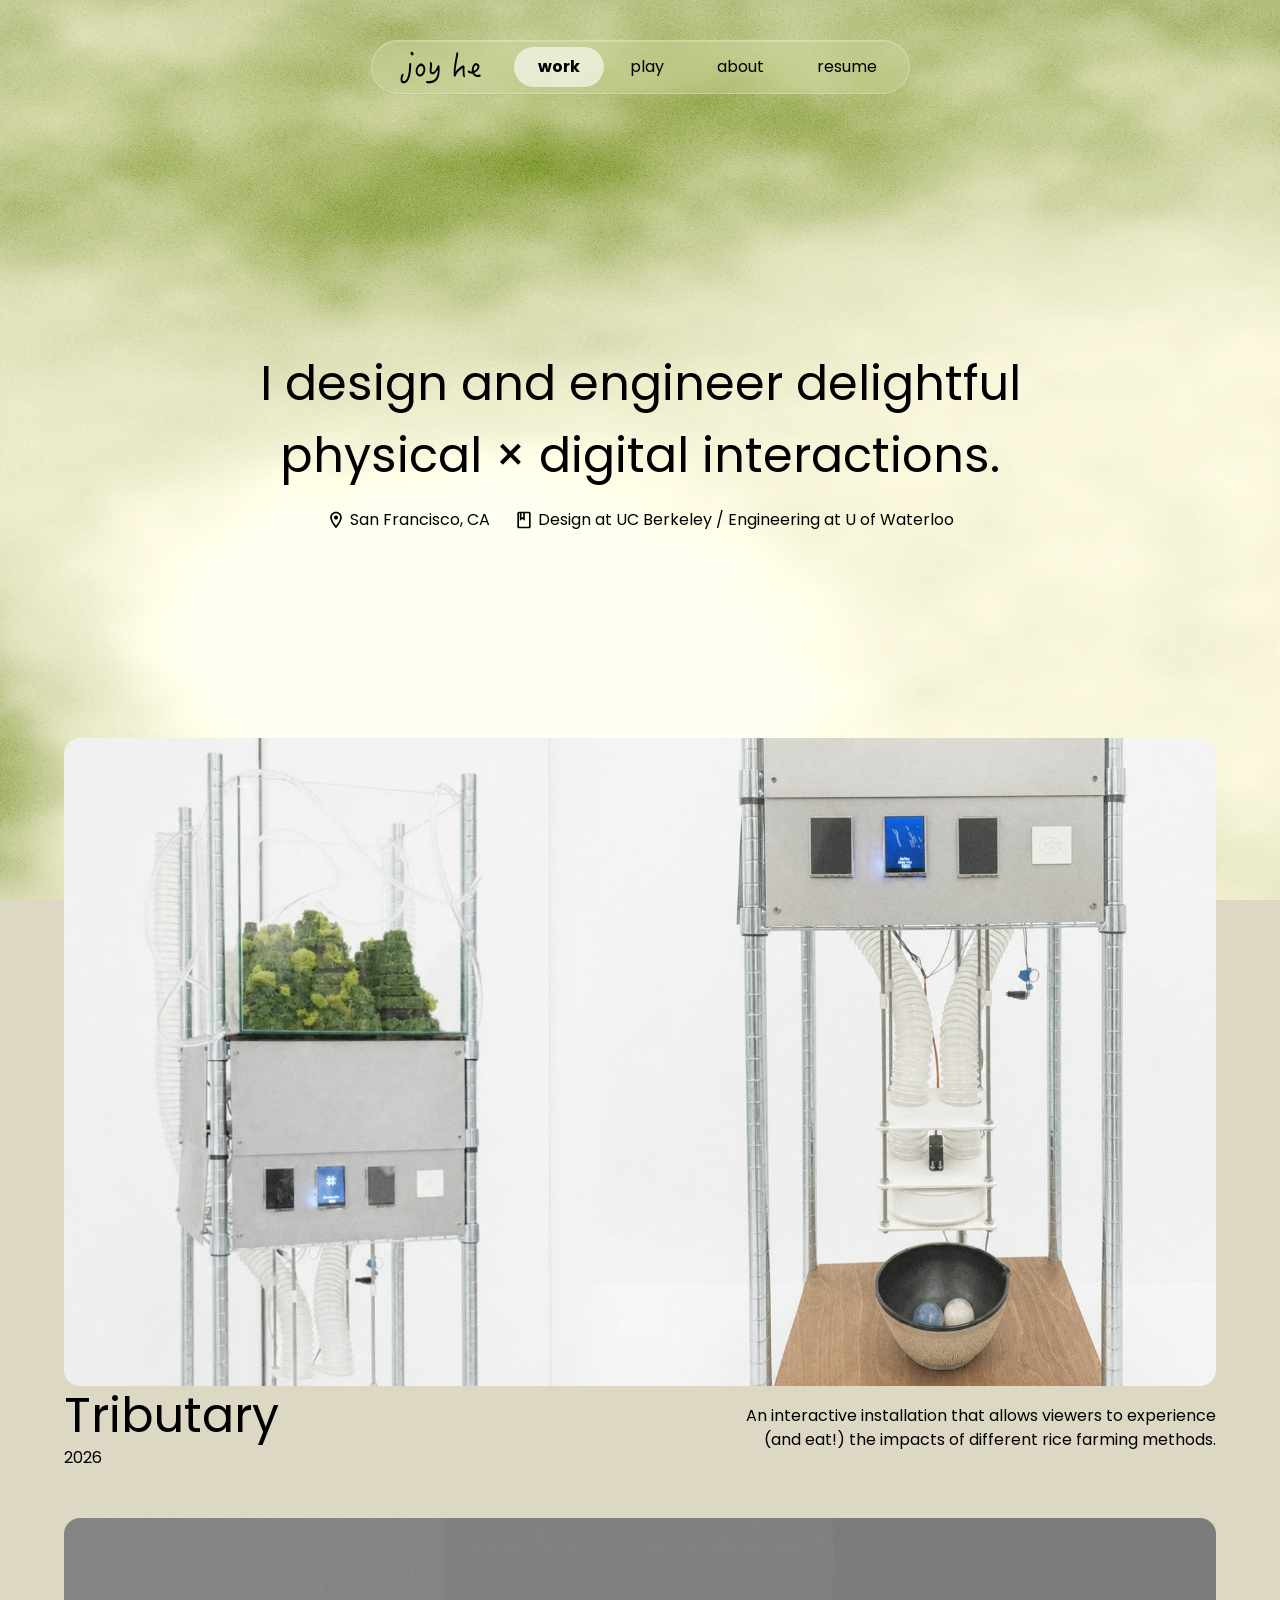
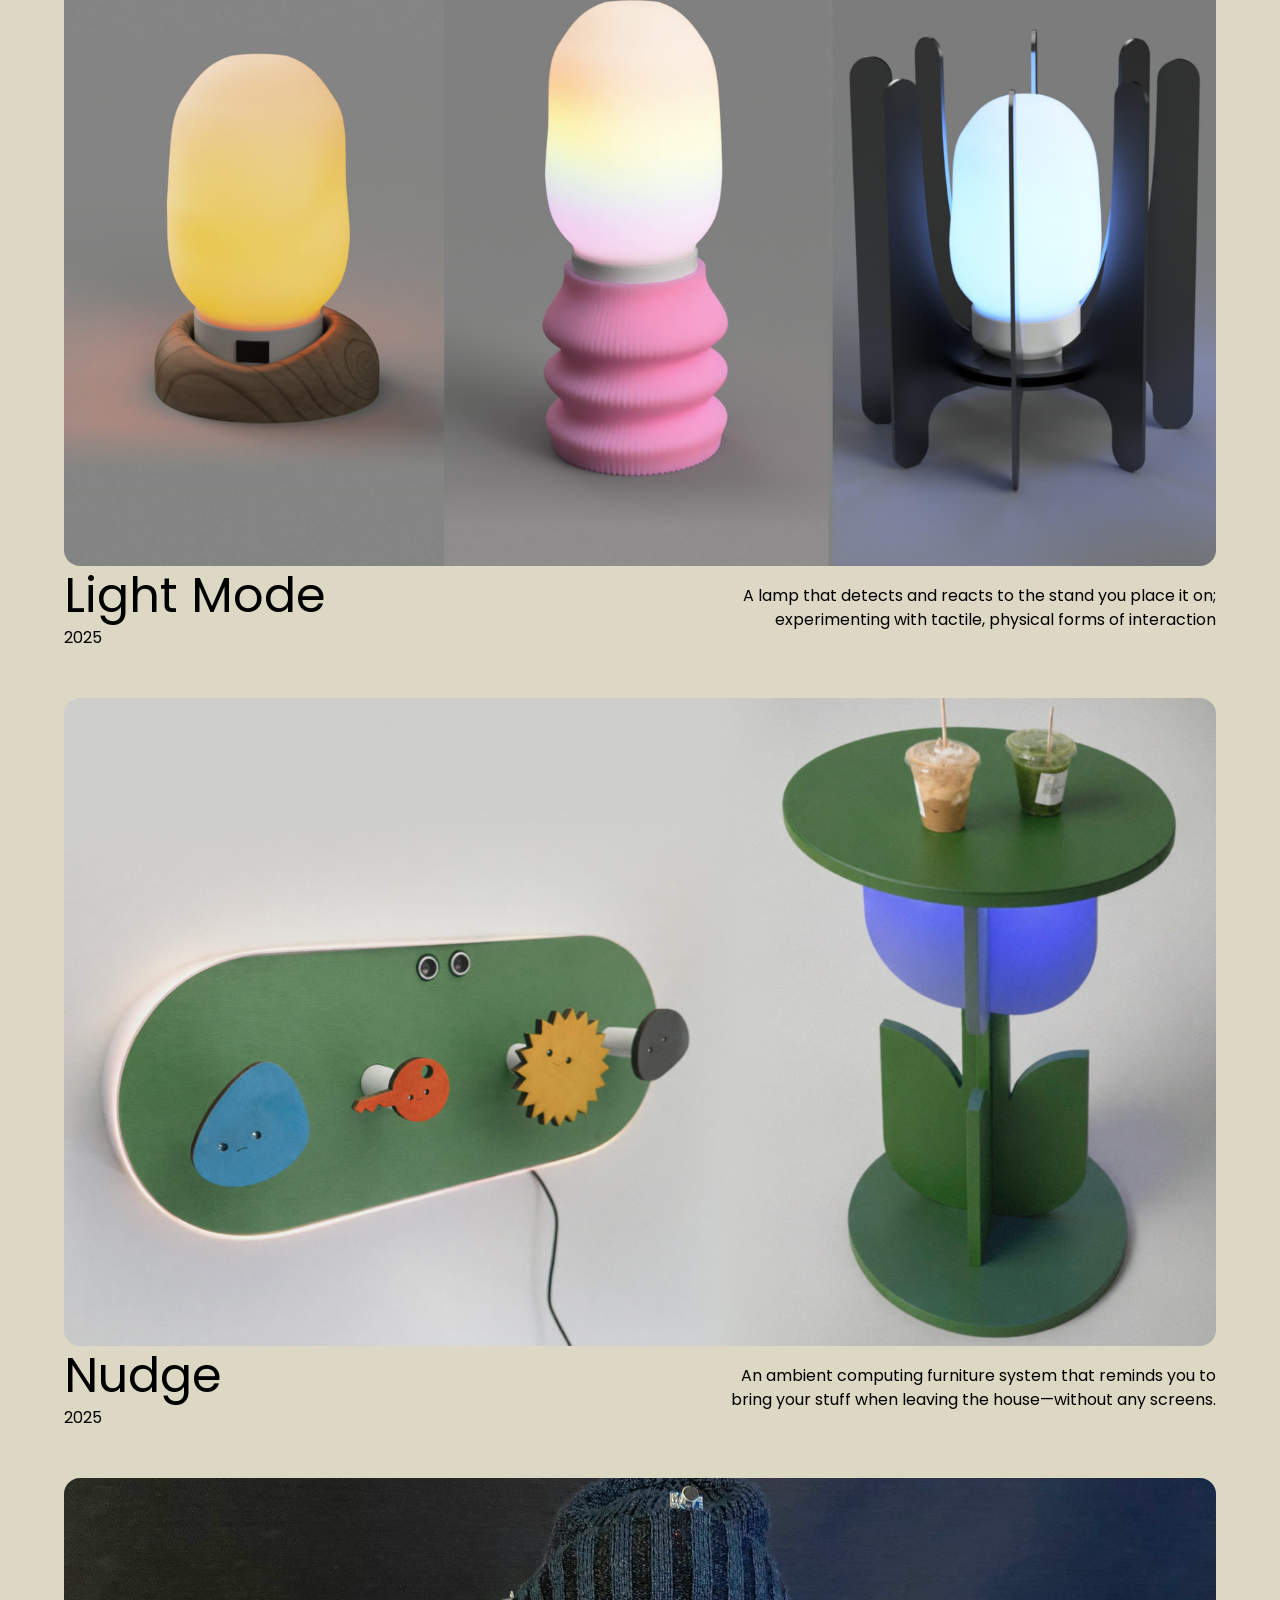
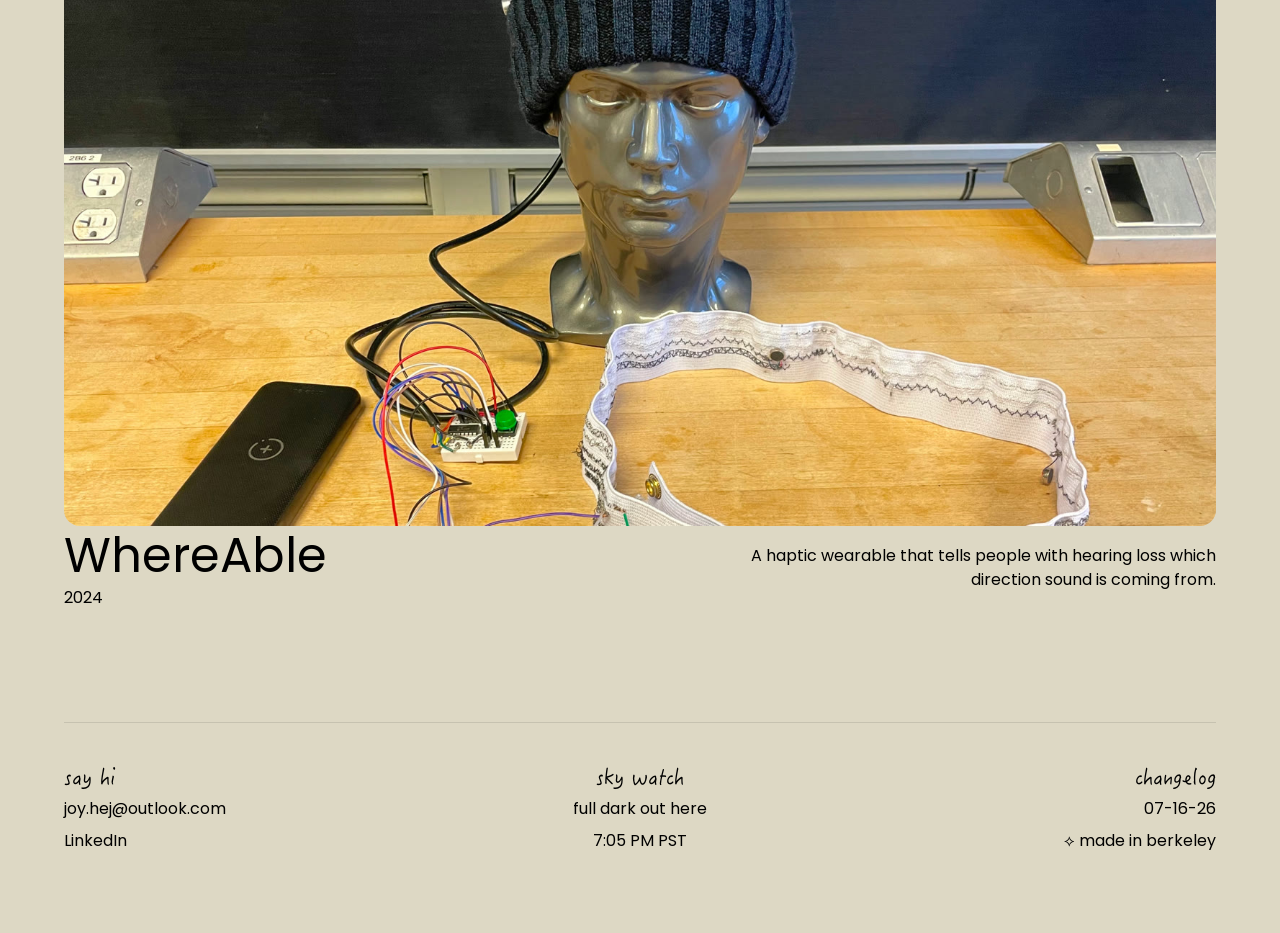
==== commit c9e5dc9d: "Deploy portfolio-f26 ddf1881" ====
--- a/index.html
+++ b/index.html
@@ -8,8 +8,8 @@
     <link rel="apple-touch-icon" href="/apple-touch-icon.png" />
     <meta name="viewport" content="width=device-width, initial-scale=1.0" />
     <title>Joy He</title>
-    <script type="module" crossorigin src="/assets/index-BShzW0xA.js"></script>
-    <link rel="stylesheet" crossorigin href="/assets/index-DCuCQDFu.css">
+    <script type="module" crossorigin src="/assets/index-BhVOv5gB.js"></script>
+    <link rel="stylesheet" crossorigin href="/assets/index-Cne6cNqM.css">
   </head>
   <body>
     <div id="root"></div>
--- a/assets/index-Cne6cNqM.css
+++ b/assets/index-Cne6cNqM.css
@@ -0,0 +1 @@
+@font-face{font-family:Poppins;font-style:normal;font-display:swap;font-weight:400;src:url(/assets/poppins-latin-400-normal-cpxAROuN.woff2) format("woff2"),url(/assets/poppins-latin-400-normal-BOb3E3N0.woff) format("woff")}@font-face{font-family:Poppins;font-style:normal;font-display:swap;font-weight:700;src:url(/assets/poppins-latin-700-normal-Qrb0O0WB.woff2) format("woff2"),url(/assets/poppins-latin-700-normal-BVuQR_eA.woff) format("woff")}@font-face{font-family:HanziPen SC;font-style:normal;font-weight:400;font-display:swap;src:url(/fonts/HanzipenSC-Regular.woff2) format("woff2")}:root{--font-family-poppins: "Poppins", sans-serif;--font-family-logo: "HanziPen SC", "Hanzipen SC", cursive;--font-weight-regular: 400;--font-weight-bold: 700;--font-size-48: 48px;--font-size-32: 32px;--font-size-24: 24px;--font-size-16: 16px;--line-height-tight: 1.25;--line-height-normal: 1.5;--line-height-comfy: 1.5;--letter-spacing-0: 0;--text-h1-font-family: var(--font-family-poppins);--text-h1-font-size: var(--font-size-48);--text-h1-font-weight: var(--font-weight-regular);--text-h1-line-height: var(--line-height-tight);--text-h1-letter-spacing: var(--letter-spacing-0);--text-h2-font-family: var(--font-family-poppins);--text-h2-font-size: var(--font-size-24);--text-h2-font-weight: var(--font-weight-regular);--text-h2-line-height: var(--line-height-tight);--text-h2-letter-spacing: var(--letter-spacing-0);--text-body-font-family: var(--font-family-poppins);--text-body-font-size: var(--font-size-16);--text-body-font-weight: var(--font-weight-regular);--text-body-line-height: var(--line-height-normal);--text-body-letter-spacing: var(--letter-spacing-0);--text-logo-font-family: var(--font-family-logo);--text-logo-font-size: var(--font-size-32);--text-logo-font-weight: var(--font-weight-regular);--text-logo-line-height: 32px;--text-logo-letter-spacing: var(--letter-spacing-0);--text-nav-font-family: var(--font-family-poppins);--text-nav-font-size: var(--font-size-16);--text-nav-font-weight-active: var(--font-weight-bold);--text-nav-font-weight: var(--font-weight-regular);--text-nav-line-height: var(--line-height-normal);--text-nav-letter-spacing: var(--letter-spacing-0);--color-bg: #ddd8c4;--color-text: #000000;--color-nav-track: rgba(255, 255, 255, .14);--color-nav-active: #ffffff;--color-border: rgba(0, 0, 0, .1);--nav-gutter: 40px;--header-inset: var(--nav-gutter);--page-pad-x: 200px;--header-block: 62px;--card-peek: 18vh;--cursor-asterisk: url(data:image/svg+xml,%3Csvg%20xmlns%3D%27http%3A%2F%2Fwww.w3.org%2F2000%2Fsvg%27%20width%3D%2730%27%20height%3D%2724%27%20viewBox%3D%270%200%2030%2024%27%20fill%3D%27none%27%3E%3Cpath%20d%3D%27M1.5007%206.7161C2.00153%2014.2166%204.67943%2018.1173%209.48879%2021.2053C12.1013%2022.8828%2016.5541%2022.2164%2019.0011%2022.2164C22.0011%2022.2164%2025.699%2018.7917%2026.9888%2016.2053C29.0774%2012.0171%2027.8603%207.3159%2027.489%206.10462C26.6756%203.45127%2021.0544%202.26354%2019.9181%201.82809C18.0157%201.09911%2016.1279%201.74669%2014.8773%202.16505C13.9222%202.48458%2011.4795%202.89872%2010.3854%204.68484C10.0554%205.22353%209.72366%208.96386%209.78026%209.57602C9.97849%2011.7198%2013.3505%2014.807%2014.9179%2015.0147C16.2018%2015.1849%2019.1303%2013.7394%2020.1301%2012.994C20.5653%2012.5688%2020.6521%2010.7444%2020.6399%2010.3501C20.6277%209.95584%2019.4209%208.35669%2017.2807%208.76831%27%20stroke%3D%27black%27%20stroke-width%3D%273%27%20stroke-linecap%3D%27round%27%20stroke-linejoin%3D%27round%27%2F%3E%3C%2Fsvg%3E) 15 12, auto}*,*:before,*:after{box-sizing:border-box}body{margin:0;font-family:var(--font-family-poppins);color:var(--color-text);background:var(--color-bg);cursor:var(--cursor-asterisk);font-synthesis:none;text-rendering:optimizeLegibility;-webkit-font-smoothing:antialiased;-moz-osx-font-smoothing:grayscale}a,button,[role=button],label[for],select,summary{cursor:var(--cursor-asterisk)}#root{min-height:100svh;background:var(--color-bg)}p{margin:0}img{display:block}.app-boot{opacity:0;pointer-events:none}.organic{position:fixed;inset:0;z-index:0;overflow:hidden;pointer-events:none;background:#f2ecdc}.organic__canvas{position:absolute;left:-24px;top:0;width:calc(100% + 48px);height:100%;display:block;filter:blur(.4px)}.organic__canvas--bloom{z-index:1;filter:blur(48px) saturate(1) brightness(.8);opacity:.85;mix-blend-mode:hard-light;transform:scale(1.06);transform-origin:center center;pointer-events:none}.organic--plain .organic__canvas{visibility:hidden}.organic__grain{position:absolute;inset:0;z-index:2;opacity:1;background-repeat:repeat;background-size:512px 512px;mix-blend-mode:color-burn;pointer-events:none}.asterisk-cursor{position:fixed;top:0;left:0;z-index:10000;margin:0;padding:0;pointer-events:none;opacity:0;width:30px;height:24px;line-height:0;transform:translate(-50%,-50%) scale(1);transition:transform .28s cubic-bezier(.22,1,.36,1),opacity .12s ease;will-change:transform;-webkit-user-select:none;user-select:none}.asterisk-cursor svg{display:block;width:30px;height:24px}.asterisk-cursor--visible{opacity:1}.asterisk-cursor--hot{transform:translate(-50%,-50%) scale(1.28) rotate(18deg)}html.has-asterisk-cursor,html.has-asterisk-cursor *{cursor:none!important}@media(prefers-reduced-motion:reduce){.asterisk-cursor{transition:opacity .12s ease}.asterisk-cursor--hot{transform:translate(-50%,-50%) scale(1.15) rotate(12deg)}}.loader{position:fixed;inset:0;z-index:40;display:flex;align-items:center;justify-content:center;background:transparent;opacity:1;transition:opacity .52s cubic-bezier(.22,1,.36,1);pointer-events:auto}.loader--out{opacity:0;pointer-events:none}.loader__sr{position:absolute;width:1px;height:1px;padding:0;margin:-1px;overflow:hidden;clip:rect(0,0,0,0);white-space:nowrap;border:0}.loader__asterisk{display:flex;align-items:center;justify-content:center;mix-blend-mode:color-burn}.loader__asterisk-orbit{display:flex;align-items:center;justify-content:center;animation:loader-orbit 2.8s linear infinite}.loader__asterisk-spin{color:#1e3d2f;font-size:min(28vw,140px);line-height:1;-webkit-user-select:none;user-select:none}@keyframes loader-orbit{0%{transform:rotate(0) translate(min(12vw,64px)) rotate(0)}to{transform:rotate(360deg) translate(min(12vw,64px)) rotate(-360deg)}}@media(prefers-reduced-motion:reduce){.loader__asterisk-orbit{animation:none}}.site-nav{display:flex;align-items:center;justify-content:center;width:100%;min-height:var(--header-block);padding-block:0}.site-nav__pill-wrap{position:fixed;top:var(--nav-gutter);left:0;right:0;z-index:20;display:flex;justify-content:center;pointer-events:none;transition:transform .4s cubic-bezier(.22,1,.36,1)}.site-nav__pill-wrap--hidden{transform:translateY(calc(-100% - var(--nav-gutter) - 8px));pointer-events:none}.site-nav__pill{display:flex;align-items:center;gap:8px;padding:6px;border-radius:50px;border:1px solid rgba(255,255,255,.28);background:var(--color-nav-track);box-shadow:inset 0 1px #ffffff2e,0 1px 1px #00000008;-webkit-backdrop-filter:blur(28px) saturate(1.15);backdrop-filter:blur(28px) saturate(1.15);pointer-events:auto}.site-nav__logo{display:flex;align-items:center;justify-content:center;margin:0;padding:0 24px 4px;border:0;background:transparent;font-family:var(--text-logo-font-family);font-size:var(--text-logo-font-size);font-weight:var(--text-logo-font-weight);line-height:var(--text-logo-line-height);letter-spacing:var(--text-logo-letter-spacing);color:var(--color-text);text-decoration:none;white-space:nowrap;user-select:none;-webkit-user-select:none}.site-nav__links{position:relative;display:flex;align-items:center}.site-nav__active-pill{position:absolute;top:0;left:0;height:100%;border-radius:50px;background:#fff9;pointer-events:none;opacity:0;z-index:0}.site-nav__active-pill--ready{opacity:1;transition:transform .4s cubic-bezier(.22,1,.36,1),width .4s cubic-bezier(.22,1,.36,1)}.site-nav__item{position:relative;z-index:1;display:inline-flex;flex-direction:column;align-items:center;justify-content:center;padding:8px 24px;border-radius:50px;font-family:var(--text-nav-font-family);font-size:var(--text-nav-font-size);font-weight:var(--text-nav-font-weight);line-height:var(--text-nav-line-height);letter-spacing:var(--text-nav-letter-spacing);color:var(--color-text);text-decoration:none;white-space:nowrap;background:transparent}.site-nav__item:after{content:attr(data-label);font-weight:var(--text-nav-font-weight-active);height:0;overflow:hidden;visibility:hidden;pointer-events:none;-webkit-user-select:none;user-select:none}.site-nav__item--active{font-weight:var(--text-nav-font-weight-active)}@media(prefers-reduced-motion:reduce){.site-nav__pill-wrap{transition:none}.site-nav__pill-wrap--hidden{transform:none}.site-nav__active-pill--ready{transition:none}}.site-footer{display:flex;align-items:flex-start;justify-content:space-between;gap:32px;width:100%;margin-top:64px;padding-top:40px;border-top:1px solid var(--color-border)}.site-footer__col{display:flex;flex-direction:column;gap:8px;min-width:0;flex:1}.site-footer__col--center{text-align:center;align-items:center}.site-footer__col--end{text-align:right;align-items:flex-end}.site-footer__title{margin:0;font-family:var(--font-family-logo);font-size:22px;font-weight:var(--font-weight-regular);line-height:1.2;letter-spacing:var(--letter-spacing-0)}.site-footer__time{font-variant-numeric:tabular-nums}.site-footer a{color:inherit;text-decoration:none}.site-footer a:hover{text-decoration:underline}.site-footer__note{opacity:1}@media(max-width:900px){.site-footer{flex-direction:column;gap:28px}.site-footer__col--end,.site-footer__col--center{text-align:left;align-items:flex-start}}.layout{position:relative;z-index:1;display:flex;flex-direction:column;align-items:center;width:100%;min-height:100svh;padding:var(--nav-gutter) var(--page-pad-x) 80px;color:var(--color-text);box-sizing:border-box}.layout .site-nav{min-height:var(--header-block);padding-block:0;margin-bottom:var(--nav-gutter)}.layout--case{padding-bottom:80px;background:#f1f1f1}.layout--case .layout__main{gap:48px}html.page--case,html.page--case body,html.page--case #root{background:#f1f1f1}html.page--case .organic{visibility:hidden}.layout__main{display:flex;flex-direction:column;align-items:flex-start;gap:48px;width:100%;animation:layout-page-in .55s cubic-bezier(.22,1,.36,1) both}@keyframes layout-page-in{0%{opacity:0;transform:translateY(12px)}to{opacity:1;transform:translateY(0)}}@media(max-width:1280px){.layout{--page-pad-x: 64px}}@media(max-width:900px){.layout{--page-pad-x: 24px;--nav-gutter: 24px;padding-bottom:56px}}@media(prefers-reduced-motion:reduce){.layout__main{animation:none}}.route-fallback{display:flex;flex-direction:column;align-items:flex-start;justify-content:center;gap:12px;min-height:40vh;width:100%}.route-fallback__mark{font-size:28px;line-height:1;opacity:.55;animation:route-fallback-pulse 1.2s ease-in-out infinite}.route-fallback__sr{position:absolute;width:1px;height:1px;padding:0;margin:-1px;overflow:hidden;clip:rect(0,0,0,0);white-space:nowrap;border:0}.route-fallback__retry{appearance:none;margin:0;padding:0;border:0;background:none;font:inherit;color:inherit;text-decoration:underline;text-underline-offset:.2em;cursor:inherit}@keyframes route-fallback-pulse{0%,to{opacity:.35}50%{opacity:.8}}@media(prefers-reduced-motion:reduce){.route-fallback__mark{animation:none}}.text-h1{font-family:var(--text-h1-font-family);font-size:var(--text-h1-font-size);font-weight:var(--text-h1-font-weight);line-height:var(--text-h1-line-height);letter-spacing:var(--text-h1-letter-spacing)}.text-h2{font-family:var(--text-h2-font-family);font-size:var(--text-h2-font-size);font-weight:var(--text-h2-font-weight);line-height:var(--text-h2-line-height);letter-spacing:var(--text-h2-letter-spacing)}.text-body{font-family:var(--text-body-font-family);font-size:var(--text-body-font-size);font-weight:var(--text-body-font-weight);line-height:var(--text-body-line-height);letter-spacing:var(--text-body-letter-spacing)}.wireframe{--header-inset: 40px;--page-pad-x: 200px;--header-block: 62px;--card-peek: 18vh;position:relative;z-index:1;display:flex;flex-direction:column;align-items:flex-start;gap:0;width:100%;min-height:100%;max-width:1440px;margin-inline:auto;padding:var(--header-inset) var(--page-pad-x) 80px;background:transparent;color:var(--color-text);box-sizing:border-box}.wireframe__page{display:flex;flex-direction:column;align-items:flex-start;gap:48px;width:100%}.wireframe__page--in{animation:wireframe-page-in .55s cubic-bezier(.22,1,.36,1) both}.wireframe__page--out{opacity:0;transform:translateY(12px);pointer-events:none;transition:opacity .32s ease,transform .32s ease}@keyframes wireframe-page-in{0%{opacity:0;transform:translateY(18px)}to{opacity:1;transform:translateY(0)}}[data-reveal]{opacity:0;transform:translateY(28px);transition:opacity .7s cubic-bezier(.22,1,.36,1),transform .7s cubic-bezier(.22,1,.36,1);transition-delay:var(--reveal-delay, 0ms)}[data-reveal].is-revealed{opacity:1;transform:translateY(0)}.wireframe__intro[data-reveal].is-revealed,.wireframe__placeholder[data-reveal].is-revealed{transition-delay:40ms}.wireframe__header{display:flex;align-items:center;justify-content:center;width:100%;min-height:52px;padding-block:5px}.wireframe__pill-wrap{position:fixed;top:calc(var(--header-inset) + 5px);left:0;right:0;z-index:20;display:flex;justify-content:center;pointer-events:none;transition:transform .4s cubic-bezier(.22,1,.36,1)}.wireframe__pill-wrap--hidden{transform:translateY(calc(-100% - var(--header-inset) - 13px));pointer-events:none}.wireframe__pill{display:flex;align-items:center;gap:8px;padding:6px;border-radius:50px;border:1px solid rgba(255,255,255,.28);background:var(--color-nav-track);box-shadow:inset 0 1px #ffffff2e,0 1px 1px #00000008;-webkit-backdrop-filter:blur(28px) saturate(1.15);backdrop-filter:blur(28px) saturate(1.15);pointer-events:auto}.wireframe__logo{display:flex;align-items:center;justify-content:center;margin:0;padding:0 24px 4px;border:0;background:transparent;font-family:var(--text-logo-font-family);font-size:var(--text-logo-font-size);font-weight:var(--text-logo-font-weight);line-height:var(--text-logo-line-height);letter-spacing:var(--text-logo-letter-spacing);color:var(--color-text);white-space:nowrap;user-select:none;-webkit-user-select:none;pointer-events:none}.wireframe__nav{position:relative;display:flex;align-items:center}.wireframe__nav-pill{position:absolute;top:0;left:0;height:100%;border-radius:50px;background:#fff9;pointer-events:none;opacity:0;z-index:0}.wireframe__nav-pill--ready{opacity:1;transition:transform .4s cubic-bezier(.22,1,.36,1),width .4s cubic-bezier(.22,1,.36,1)}.wireframe__nav-item{position:relative;z-index:1;display:inline-flex;flex-direction:column;align-items:center;justify-content:center;padding:8px 24px;border-radius:50px;font-family:var(--text-nav-font-family);font-size:var(--text-nav-font-size);font-weight:var(--text-nav-font-weight);line-height:var(--text-nav-line-height);letter-spacing:var(--text-nav-letter-spacing);color:var(--color-text);text-decoration:none;white-space:nowrap;background:transparent}.wireframe__nav-item:after{content:attr(data-label);font-weight:var(--text-nav-font-weight-active);height:0;overflow:hidden;visibility:hidden;pointer-events:none;-webkit-user-select:none;user-select:none}.wireframe__nav-item--active{font-weight:var(--text-nav-font-weight-active)}.wireframe__intro{display:flex;flex-direction:column;align-items:center;justify-content:center;gap:16px;width:100%;margin:0 0 -48px;min-height:calc(100svh - (2 * var(--nav-gutter)) - var(--header-block) - var(--card-peek));box-sizing:border-box}.wireframe__headline{margin:0;width:100%;text-align:center;line-height:var(--line-height-comfy)}.wireframe__meta{display:flex;align-items:center;gap:24px}.wireframe__meta-item{display:flex;align-items:center;gap:4px}.wireframe__meta-item img{width:20px;height:20px;flex-shrink:0}.wireframe__placeholder{display:flex;flex-direction:column;align-items:center;gap:16px;width:100%;margin-top:48px;text-align:center}.wireframe__work{display:flex;flex-direction:column;gap:48px;width:100%;scroll-margin-top:calc((2 * var(--nav-gutter)) + var(--header-block) + 24px)}.wireframe__play{display:grid;grid-template-columns:1fr 1fr;gap:48px 30px;width:100%;scroll-margin-top:calc((2 * var(--nav-gutter)) + var(--header-block) + 24px)}.wireframe__project{display:flex;flex-direction:column;align-items:flex-start;width:100%;color:inherit;text-decoration:none}.wireframe__media{position:relative;width:100%;aspect-ratio:1184 / 666;overflow:clip;border-radius:16px;transform:scale(1);transform-origin:center bottom;transition:transform .55s cubic-bezier(.22,1,.36,1);will-change:transform}.wireframe__media--play{aspect-ratio:1 / 1;transform-origin:center center}.wireframe__media img,.wireframe__media video{position:absolute;inset:0;width:100%;height:100%;display:block;object-fit:cover;object-position:center}.wireframe__project--aura .wireframe__media img{object-position:20% center}.wireframe__project:hover .wireframe__media,.wireframe__project:focus-visible .wireframe__media{transform:scale(1.025)}.wireframe__project-info{display:flex;align-items:center;justify-content:space-between;width:100%;color:var(--color-text)}.wireframe__project-info--play{flex-direction:column;align-items:flex-start;gap:8px;margin-top:12px}.wireframe__project-title-block{display:flex;flex-direction:column;align-items:flex-start}.wireframe__project-title-block h2{margin:0;white-space:nowrap}.wireframe__project--play .wireframe__project-title-block h2{white-space:normal}.wireframe__project-desc{width:500px;flex-shrink:0;text-align:right}.wireframe__project-desc--play{width:100%;text-align:left}.wireframe__footer{display:flex;align-items:flex-start;justify-content:space-between;gap:32px;width:100%;margin-top:64px;padding-top:40px;border-top:1px solid var(--color-border)}.wireframe__footer-col{display:flex;flex-direction:column;gap:8px;min-width:0;flex:1}.wireframe__footer-col--center{text-align:center;align-items:center}.wireframe__footer-col--end{text-align:right;align-items:flex-end}.wireframe__footer-title{margin:0;font-family:var(--font-family-logo);font-size:22px;font-weight:var(--font-weight-regular);line-height:1.2;letter-spacing:var(--letter-spacing-0)}.wireframe__footer-time{font-variant-numeric:tabular-nums}.wireframe__footer a{color:inherit;text-decoration:none}.wireframe__footer a:hover{text-decoration:underline}.wireframe__footer-note{opacity:1}@media(max-width:1280px){.wireframe{--header-inset: 32px;--page-pad-x: 48px;padding:var(--header-inset) var(--page-pad-x) 64px}}@media(max-width:900px){.wireframe{--header-inset: 24px;--page-pad-x: 24px;--card-peek: 14vh;padding:var(--header-inset) var(--page-pad-x) 40px}.wireframe__page{gap:32px}.wireframe__intro{margin-bottom:-32px}.wireframe__header{justify-content:center}.wireframe__pill{max-width:calc(100vw - 2 * var(--page-pad-x));flex-wrap:wrap;justify-content:center}.wireframe__nav{flex-wrap:wrap;justify-content:center}.wireframe__meta{flex-direction:column;align-items:center;gap:8px}.wireframe__project-info{flex-direction:column;align-items:flex-start;gap:12px}.wireframe__play{grid-template-columns:1fr;gap:32px}.wireframe__project-desc{width:100%;text-align:left}.wireframe__footer{flex-direction:column;gap:28px}.wireframe__footer-col--end,.wireframe__footer-col--center{text-align:left;align-items:flex-start}}@media(prefers-reduced-motion:reduce){.wireframe__page--in{animation:none}.wireframe__media{transition:none}.wireframe__project:hover .wireframe__media,.wireframe__project:focus-visible .wireframe__media{transform:none}.wireframe__pill-wrap{transition:none}.wireframe__pill-wrap--hidden{transform:none}.wireframe__page,[data-reveal],.wireframe__nav-item,.wireframe__nav-pill--ready{transition:none}.wireframe__page--out,.wireframe__page--in,[data-reveal],[data-reveal].is-revealed{opacity:1;transform:none}}
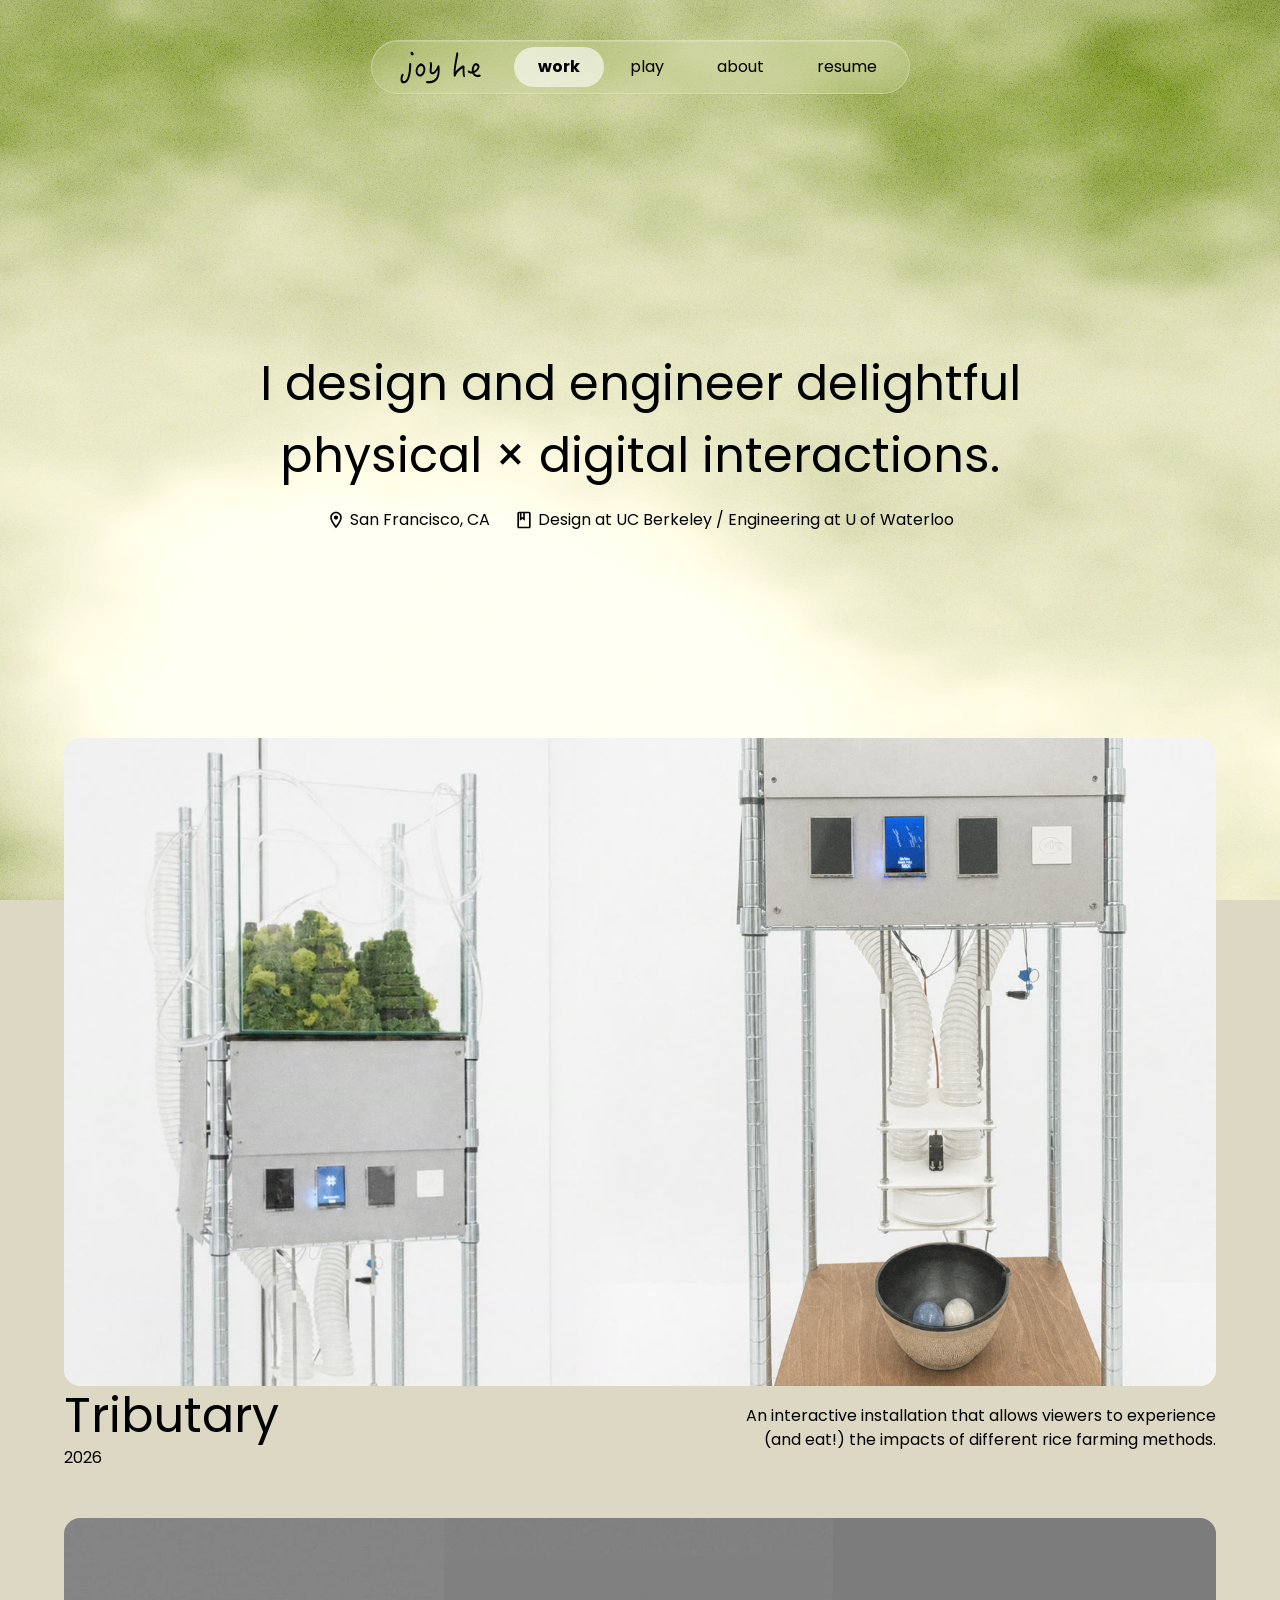
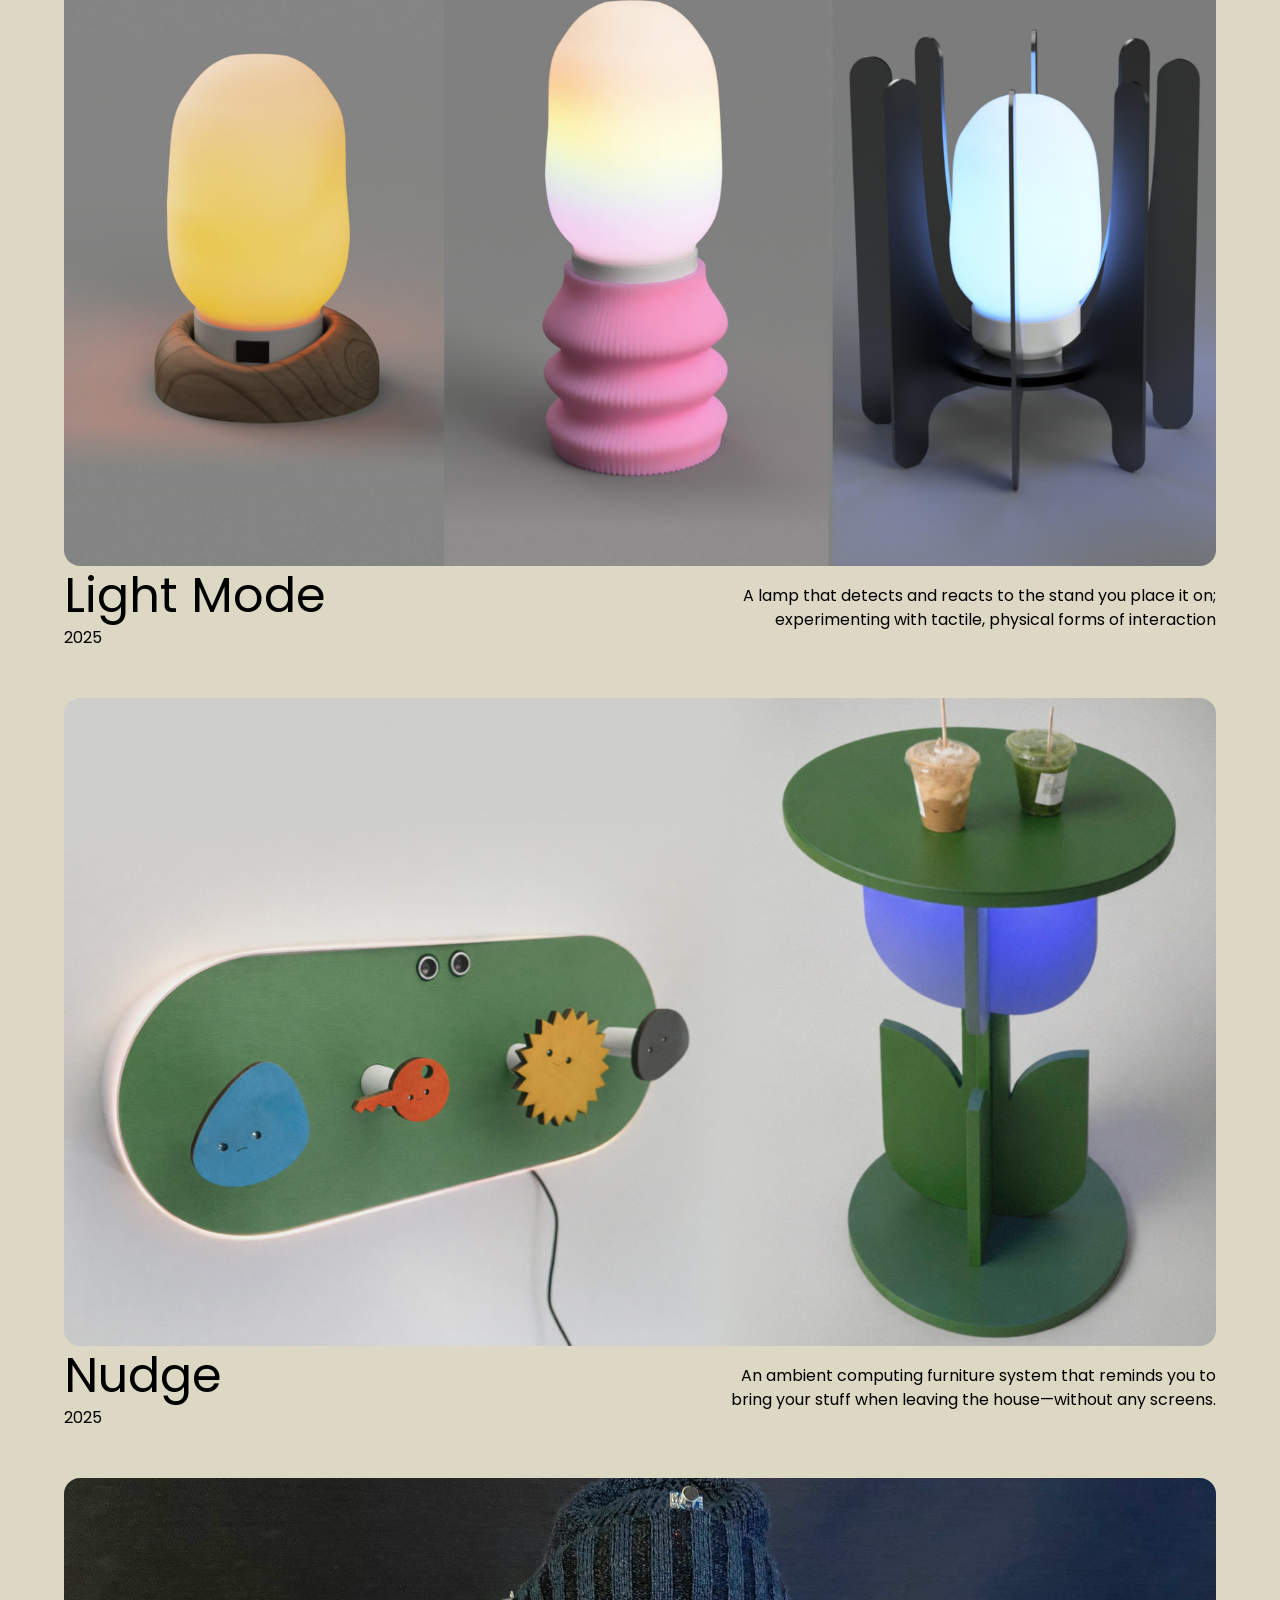
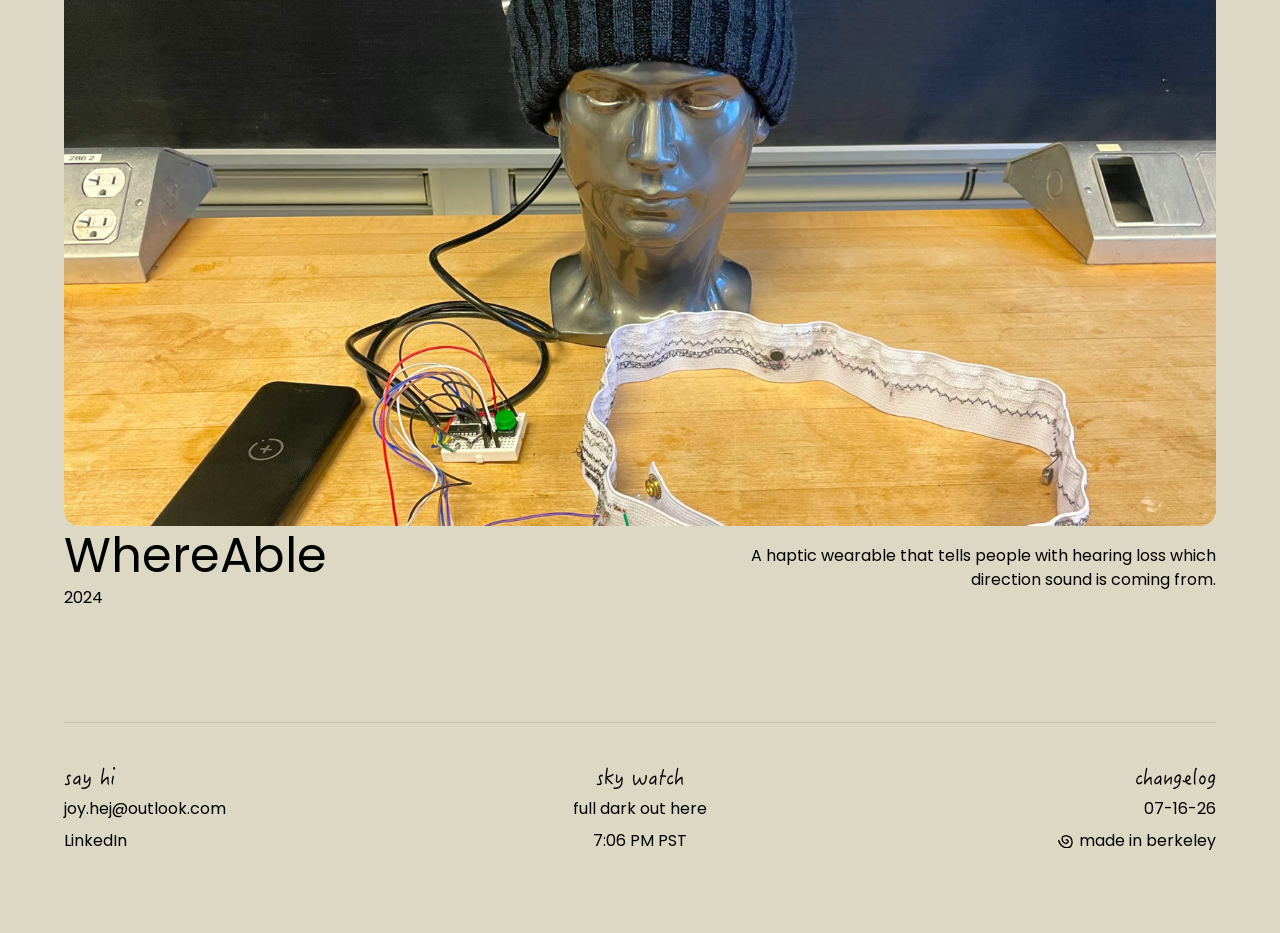
==== commit 8137e147: "Deploy portfolio-f26 e5d3fee" ====
--- a/index.html
+++ b/index.html
@@ -8,8 +8,8 @@
     <link rel="apple-touch-icon" href="/apple-touch-icon.png" />
     <meta name="viewport" content="width=device-width, initial-scale=1.0" />
     <title>Joy He</title>
-    <script type="module" crossorigin src="/assets/index-BhVOv5gB.js"></script>
-    <link rel="stylesheet" crossorigin href="/assets/index-Cne6cNqM.css">
+    <script type="module" crossorigin src="/assets/index-CKzXC-0x.js"></script>
+    <link rel="stylesheet" crossorigin href="/assets/index-BqqLbn4p.css">
   </head>
   <body>
     <div id="root"></div>
--- a/assets/index-BqqLbn4p.css
+++ b/assets/index-BqqLbn4p.css
@@ -0,0 +1 @@
+@font-face{font-family:Poppins;font-style:normal;font-display:swap;font-weight:400;src:url(/assets/poppins-latin-400-normal-cpxAROuN.woff2) format("woff2"),url(/assets/poppins-latin-400-normal-BOb3E3N0.woff) format("woff")}@font-face{font-family:Poppins;font-style:normal;font-display:swap;font-weight:700;src:url(/assets/poppins-latin-700-normal-Qrb0O0WB.woff2) format("woff2"),url(/assets/poppins-latin-700-normal-BVuQR_eA.woff) format("woff")}@font-face{font-family:HanziPen SC;font-style:normal;font-weight:400;font-display:swap;src:url(/fonts/HanzipenSC-Regular.woff2) format("woff2")}:root{--font-family-poppins: "Poppins", sans-serif;--font-family-logo: "HanziPen SC", "Hanzipen SC", cursive;--font-weight-regular: 400;--font-weight-bold: 700;--font-size-48: 48px;--font-size-32: 32px;--font-size-24: 24px;--font-size-16: 16px;--line-height-tight: 1.25;--line-height-normal: 1.5;--line-height-comfy: 1.5;--letter-spacing-0: 0;--text-h1-font-family: var(--font-family-poppins);--text-h1-font-size: var(--font-size-48);--text-h1-font-weight: var(--font-weight-regular);--text-h1-line-height: var(--line-height-tight);--text-h1-letter-spacing: var(--letter-spacing-0);--text-h2-font-family: var(--font-family-poppins);--text-h2-font-size: var(--font-size-24);--text-h2-font-weight: var(--font-weight-regular);--text-h2-line-height: var(--line-height-tight);--text-h2-letter-spacing: var(--letter-spacing-0);--text-body-font-family: var(--font-family-poppins);--text-body-font-size: var(--font-size-16);--text-body-font-weight: var(--font-weight-regular);--text-body-line-height: var(--line-height-normal);--text-body-letter-spacing: var(--letter-spacing-0);--text-logo-font-family: var(--font-family-logo);--text-logo-font-size: var(--font-size-32);--text-logo-font-weight: var(--font-weight-regular);--text-logo-line-height: 32px;--text-logo-letter-spacing: var(--letter-spacing-0);--text-nav-font-family: var(--font-family-poppins);--text-nav-font-size: var(--font-size-16);--text-nav-font-weight-active: var(--font-weight-bold);--text-nav-font-weight: var(--font-weight-regular);--text-nav-line-height: var(--line-height-normal);--text-nav-letter-spacing: var(--letter-spacing-0);--color-bg: #ddd8c4;--color-text: #000000;--color-nav-track: rgba(255, 255, 255, .14);--color-nav-active: #ffffff;--color-border: rgba(0, 0, 0, .1);--nav-gutter: 40px;--header-inset: var(--nav-gutter);--page-pad-x: 200px;--header-block: 62px;--card-peek: 18vh;--cursor-asterisk: url(data:image/svg+xml,%3Csvg%20xmlns%3D%22http%3A%2F%2Fwww.w3.org%2F2000%2Fsvg%22%20width%3D%2227%22%20height%3D%2224%22%20viewBox%3D%220%200%2027%2024%22%20fill%3D%22none%22%3E%3Cpath%20d%3D%22M14.5159%208.63148C16.3657%208.14585%2017.7564%209.73726%2017.8421%2010.1385C17.9279%2010.5397%2018.196%2012.4006%2017.8846%2012.8472C17.1255%2013.6374%2014.7618%2015.2006%2013.573%2015.0671C12.1217%2014.9041%208.63226%2012.3642%208.04683%2010.1867C7.87966%209.56498%207.33464%205.24496%207.52966%204.68604C8.17628%202.83284%2010.2981%202.33528%2011.0978%201.9802L11.1338%201.96423C12.1808%201.49912%2013.7436%200.804944%2015.5745%201.48068C16.6808%201.88898%2021.9697%202.92444%2023.206%205.60181C23.7704%206.82406%2025.759%2011.5747%2024.6725%2015.9055C24.0015%2018.5799%2021.3204%2022.1828%2018.618%2022.2758C16.4138%2022.3517%2012.9842%2023.1599%2010.3121%2021.5331C7.43352%2019.7806%203.07582%2017.4032%201.20117%209.77901%22%20stroke%3D%22black%22%20stroke-width%3D%222.4%22%20stroke-linecap%3D%22round%22%20stroke-linejoin%3D%22round%22%2F%3E%3C%2Fsvg%3E) 13 12, auto}*,*:before,*:after{box-sizing:border-box}body{margin:0;font-family:var(--font-family-poppins);color:var(--color-text);background:var(--color-bg);cursor:var(--cursor-asterisk);font-synthesis:none;text-rendering:optimizeLegibility;-webkit-font-smoothing:antialiased;-moz-osx-font-smoothing:grayscale}a,button,[role=button],label[for],select,summary{cursor:var(--cursor-asterisk)}#root{min-height:100svh;background:var(--color-bg)}p{margin:0}img{display:block}.app-boot{opacity:0;pointer-events:none}.organic{position:fixed;inset:0;z-index:0;overflow:hidden;pointer-events:none;background:#f2ecdc}.organic__canvas{position:absolute;left:-24px;top:0;width:calc(100% + 48px);height:100%;display:block;filter:blur(.4px)}.organic__canvas--bloom{z-index:1;filter:blur(48px) saturate(1) brightness(.8);opacity:.85;mix-blend-mode:hard-light;transform:scale(1.06);transform-origin:center center;pointer-events:none}.organic--plain .organic__canvas{visibility:hidden}.organic__grain{position:absolute;inset:0;z-index:2;opacity:1;background-repeat:repeat;background-size:512px 512px;mix-blend-mode:color-burn;pointer-events:none}.asterisk-cursor{position:fixed;top:0;left:0;z-index:10000;margin:0;padding:0;pointer-events:none;opacity:0;width:27px;height:24px;line-height:0;display:flex;align-items:center;justify-content:center;transform:translate(-50%,-50%) rotate(0);transition:transform .28s cubic-bezier(.22,1,.36,1),opacity .12s ease;will-change:transform;-webkit-user-select:none;user-select:none}.asterisk-cursor svg{display:block}.asterisk-cursor--visible{opacity:1}.asterisk-cursor--hot{transform:translate(-50%,-50%) rotate(120deg)}html.has-asterisk-cursor,html.has-asterisk-cursor *{cursor:none!important}@media(prefers-reduced-motion:reduce){.asterisk-cursor{transition:opacity .12s ease}.asterisk-cursor--hot{transform:translate(-50%,-50%) rotate(120deg)}}.loader{position:fixed;inset:0;z-index:40;display:flex;align-items:center;justify-content:center;background:transparent;opacity:1;transition:opacity .52s cubic-bezier(.22,1,.36,1);pointer-events:auto}.loader--out{opacity:0;pointer-events:none}.loader__sr{position:absolute;width:1px;height:1px;padding:0;margin:-1px;overflow:hidden;clip:rect(0,0,0,0);white-space:nowrap;border:0}.loader__asterisk{display:flex;align-items:center;justify-content:center;mix-blend-mode:color-burn}.loader__asterisk-orbit{display:flex;align-items:center;justify-content:center;animation:loader-orbit 2.8s linear infinite}.loader__asterisk-spin{color:#1e3d2f;width:min(28vw,140px);height:auto;max-height:min(25vw,124px);line-height:0;-webkit-user-select:none;user-select:none}@keyframes loader-orbit{0%{transform:rotate(0) translate(min(12vw,64px)) rotate(0)}to{transform:rotate(360deg) translate(min(12vw,64px)) rotate(-360deg)}}@media(prefers-reduced-motion:reduce){.loader__asterisk-orbit{animation:none}}.site-nav{display:flex;align-items:center;justify-content:center;width:100%;min-height:var(--header-block);padding-block:0}.site-nav__pill-wrap{position:fixed;top:var(--nav-gutter);left:0;right:0;z-index:20;display:flex;justify-content:center;pointer-events:none;transition:transform .4s cubic-bezier(.22,1,.36,1)}.site-nav__pill-wrap--hidden{transform:translateY(calc(-100% - var(--nav-gutter) - 8px));pointer-events:none}.site-nav__pill{display:flex;align-items:center;gap:8px;padding:6px;border-radius:50px;border:1px solid rgba(255,255,255,.28);background:var(--color-nav-track);box-shadow:inset 0 1px #ffffff2e,0 1px 1px #00000008;-webkit-backdrop-filter:blur(28px) saturate(1.15);backdrop-filter:blur(28px) saturate(1.15);pointer-events:auto}.site-nav__logo{display:flex;align-items:center;justify-content:center;margin:0;padding:0 24px 4px;border:0;background:transparent;font-family:var(--text-logo-font-family);font-size:var(--text-logo-font-size);font-weight:var(--text-logo-font-weight);line-height:var(--text-logo-line-height);letter-spacing:var(--text-logo-letter-spacing);color:var(--color-text);text-decoration:none;white-space:nowrap;user-select:none;-webkit-user-select:none}.site-nav__links{position:relative;display:flex;align-items:center}.site-nav__active-pill{position:absolute;top:0;left:0;height:100%;border-radius:50px;background:#fff9;pointer-events:none;opacity:0;z-index:0}.site-nav__active-pill--ready{opacity:1;transition:transform .4s cubic-bezier(.22,1,.36,1),width .4s cubic-bezier(.22,1,.36,1)}.site-nav__item{position:relative;z-index:1;display:inline-flex;flex-direction:column;align-items:center;justify-content:center;padding:8px 24px;border-radius:50px;font-family:var(--text-nav-font-family);font-size:var(--text-nav-font-size);font-weight:var(--text-nav-font-weight);line-height:var(--text-nav-line-height);letter-spacing:var(--text-nav-letter-spacing);color:var(--color-text);text-decoration:none;white-space:nowrap;background:transparent}.site-nav__item:after{content:attr(data-label);font-weight:var(--text-nav-font-weight-active);height:0;overflow:hidden;visibility:hidden;pointer-events:none;-webkit-user-select:none;user-select:none}.site-nav__item--active{font-weight:var(--text-nav-font-weight-active)}@media(prefers-reduced-motion:reduce){.site-nav__pill-wrap{transition:none}.site-nav__pill-wrap--hidden{transform:none}.site-nav__active-pill--ready{transition:none}}.site-footer{display:flex;align-items:flex-start;justify-content:space-between;gap:32px;width:100%;margin-top:64px;padding-top:40px;border-top:1px solid var(--color-border)}.site-footer__col{display:flex;flex-direction:column;gap:8px;min-width:0;flex:1}.site-footer__col--center{text-align:center;align-items:center}.site-footer__col--end{text-align:right;align-items:flex-end}.site-footer__title{margin:0;font-family:var(--font-family-logo);font-size:22px;font-weight:var(--font-weight-regular);line-height:1.2;letter-spacing:var(--letter-spacing-0)}.site-footer__time{font-variant-numeric:tabular-nums}.site-footer a{color:inherit;text-decoration:none}.site-footer a:hover{text-decoration:underline}.site-footer__note{opacity:1}.site-footer__made{display:inline-flex;align-items:center;gap:.35em}.site-footer__squiggle{width:.95em;height:auto;flex-shrink:0}@media(max-width:900px){.site-footer{flex-direction:column;gap:28px}.site-footer__col--end,.site-footer__col--center{text-align:left;align-items:flex-start}}.layout{position:relative;z-index:1;display:flex;flex-direction:column;align-items:center;width:100%;min-height:100svh;padding:var(--nav-gutter) var(--page-pad-x) 80px;color:var(--color-text);box-sizing:border-box}.layout .site-nav{min-height:var(--header-block);padding-block:0;margin-bottom:var(--nav-gutter)}.layout--case{padding-bottom:80px;background:#f1f1f1}.layout--case .layout__main{gap:48px}html.page--case,html.page--case body,html.page--case #root{background:#f1f1f1}html.page--case .organic{visibility:hidden}.layout__main{display:flex;flex-direction:column;align-items:flex-start;gap:48px;width:100%;animation:layout-page-in .55s cubic-bezier(.22,1,.36,1) both}@keyframes layout-page-in{0%{opacity:0;transform:translateY(12px)}to{opacity:1;transform:translateY(0)}}@media(max-width:1280px){.layout{--page-pad-x: 64px}}@media(max-width:900px){.layout{--page-pad-x: 24px;--nav-gutter: 24px;padding-bottom:56px}}@media(prefers-reduced-motion:reduce){.layout__main{animation:none}}.route-fallback{display:flex;flex-direction:column;align-items:flex-start;justify-content:center;gap:12px;min-height:40vh;width:100%}.route-fallback__mark{width:28px;height:auto;opacity:.55;animation:route-fallback-pulse 1.2s ease-in-out infinite}.route-fallback__sr{position:absolute;width:1px;height:1px;padding:0;margin:-1px;overflow:hidden;clip:rect(0,0,0,0);white-space:nowrap;border:0}.route-fallback__retry{appearance:none;margin:0;padding:0;border:0;background:none;font:inherit;color:inherit;text-decoration:underline;text-underline-offset:.2em;cursor:inherit}@keyframes route-fallback-pulse{0%,to{opacity:.35}50%{opacity:.8}}@media(prefers-reduced-motion:reduce){.route-fallback__mark{animation:none}}.text-h1{font-family:var(--text-h1-font-family);font-size:var(--text-h1-font-size);font-weight:var(--text-h1-font-weight);line-height:var(--text-h1-line-height);letter-spacing:var(--text-h1-letter-spacing)}.text-h2{font-family:var(--text-h2-font-family);font-size:var(--text-h2-font-size);font-weight:var(--text-h2-font-weight);line-height:var(--text-h2-line-height);letter-spacing:var(--text-h2-letter-spacing)}.text-body{font-family:var(--text-body-font-family);font-size:var(--text-body-font-size);font-weight:var(--text-body-font-weight);line-height:var(--text-body-line-height);letter-spacing:var(--text-body-letter-spacing)}.wireframe{--header-inset: 40px;--page-pad-x: 200px;--header-block: 62px;--card-peek: 18vh;position:relative;z-index:1;display:flex;flex-direction:column;align-items:flex-start;gap:0;width:100%;min-height:100%;max-width:1440px;margin-inline:auto;padding:var(--header-inset) var(--page-pad-x) 80px;background:transparent;color:var(--color-text);box-sizing:border-box}.wireframe__page{display:flex;flex-direction:column;align-items:flex-start;gap:48px;width:100%}.wireframe__page--in{animation:wireframe-page-in .55s cubic-bezier(.22,1,.36,1) both}.wireframe__page--out{opacity:0;transform:translateY(12px);pointer-events:none;transition:opacity .32s ease,transform .32s ease}@keyframes wireframe-page-in{0%{opacity:0;transform:translateY(18px)}to{opacity:1;transform:translateY(0)}}[data-reveal]{opacity:0;transform:translateY(28px);transition:opacity .7s cubic-bezier(.22,1,.36,1),transform .7s cubic-bezier(.22,1,.36,1);transition-delay:var(--reveal-delay, 0ms)}[data-reveal].is-revealed{opacity:1;transform:translateY(0)}.wireframe__intro[data-reveal].is-revealed,.wireframe__placeholder[data-reveal].is-revealed{transition-delay:40ms}.wireframe__header{display:flex;align-items:center;justify-content:center;width:100%;min-height:52px;padding-block:5px}.wireframe__pill-wrap{position:fixed;top:calc(var(--header-inset) + 5px);left:0;right:0;z-index:20;display:flex;justify-content:center;pointer-events:none;transition:transform .4s cubic-bezier(.22,1,.36,1)}.wireframe__pill-wrap--hidden{transform:translateY(calc(-100% - var(--header-inset) - 13px));pointer-events:none}.wireframe__pill{display:flex;align-items:center;gap:8px;padding:6px;border-radius:50px;border:1px solid rgba(255,255,255,.28);background:var(--color-nav-track);box-shadow:inset 0 1px #ffffff2e,0 1px 1px #00000008;-webkit-backdrop-filter:blur(28px) saturate(1.15);backdrop-filter:blur(28px) saturate(1.15);pointer-events:auto}.wireframe__logo{display:flex;align-items:center;justify-content:center;margin:0;padding:0 24px 4px;border:0;background:transparent;font-family:var(--text-logo-font-family);font-size:var(--text-logo-font-size);font-weight:var(--text-logo-font-weight);line-height:var(--text-logo-line-height);letter-spacing:var(--text-logo-letter-spacing);color:var(--color-text);white-space:nowrap;user-select:none;-webkit-user-select:none;pointer-events:none}.wireframe__nav{position:relative;display:flex;align-items:center}.wireframe__nav-pill{position:absolute;top:0;left:0;height:100%;border-radius:50px;background:#fff9;pointer-events:none;opacity:0;z-index:0}.wireframe__nav-pill--ready{opacity:1;transition:transform .4s cubic-bezier(.22,1,.36,1),width .4s cubic-bezier(.22,1,.36,1)}.wireframe__nav-item{position:relative;z-index:1;display:inline-flex;flex-direction:column;align-items:center;justify-content:center;padding:8px 24px;border-radius:50px;font-family:var(--text-nav-font-family);font-size:var(--text-nav-font-size);font-weight:var(--text-nav-font-weight);line-height:var(--text-nav-line-height);letter-spacing:var(--text-nav-letter-spacing);color:var(--color-text);text-decoration:none;white-space:nowrap;background:transparent}.wireframe__nav-item:after{content:attr(data-label);font-weight:var(--text-nav-font-weight-active);height:0;overflow:hidden;visibility:hidden;pointer-events:none;-webkit-user-select:none;user-select:none}.wireframe__nav-item--active{font-weight:var(--text-nav-font-weight-active)}.wireframe__intro{display:flex;flex-direction:column;align-items:center;justify-content:center;gap:16px;width:100%;margin:0 0 -48px;min-height:calc(100svh - (2 * var(--nav-gutter)) - var(--header-block) - var(--card-peek));box-sizing:border-box}.wireframe__headline{margin:0;width:100%;text-align:center;line-height:var(--line-height-comfy)}.wireframe__meta{display:flex;align-items:center;gap:24px}.wireframe__meta-item{display:flex;align-items:center;gap:4px}.wireframe__meta-item img{width:20px;height:20px;flex-shrink:0}.wireframe__placeholder{display:flex;flex-direction:column;align-items:center;gap:16px;width:100%;margin-top:48px;text-align:center}.wireframe__work{display:flex;flex-direction:column;gap:48px;width:100%;scroll-margin-top:calc((2 * var(--nav-gutter)) + var(--header-block) + 24px)}.wireframe__play{display:grid;grid-template-columns:1fr 1fr;gap:48px 30px;width:100%;scroll-margin-top:calc((2 * var(--nav-gutter)) + var(--header-block) + 24px)}.wireframe__project{display:flex;flex-direction:column;align-items:flex-start;width:100%;color:inherit;text-decoration:none}.wireframe__media{position:relative;width:100%;aspect-ratio:1184 / 666;overflow:clip;border-radius:16px;transform:scale(1);transform-origin:center bottom;transition:transform .55s cubic-bezier(.22,1,.36,1);will-change:transform}.wireframe__media--play{aspect-ratio:1 / 1;transform-origin:center center}.wireframe__media img,.wireframe__media video{position:absolute;inset:0;width:100%;height:100%;display:block;object-fit:cover;object-position:center}.wireframe__project--aura .wireframe__media img{object-position:20% center}.wireframe__project:hover .wireframe__media,.wireframe__project:focus-visible .wireframe__media{transform:scale(1.025)}.wireframe__project-info{display:flex;align-items:center;justify-content:space-between;width:100%;color:var(--color-text)}.wireframe__project-info--play{flex-direction:column;align-items:flex-start;gap:8px;margin-top:12px}.wireframe__project-title-block{display:flex;flex-direction:column;align-items:flex-start}.wireframe__project-title-block h2{margin:0;white-space:nowrap}.wireframe__project--play .wireframe__project-title-block h2{white-space:normal}.wireframe__project-desc{width:500px;flex-shrink:0;text-align:right}.wireframe__project-desc--play{width:100%;text-align:left}.wireframe__footer{display:flex;align-items:flex-start;justify-content:space-between;gap:32px;width:100%;margin-top:64px;padding-top:40px;border-top:1px solid var(--color-border)}.wireframe__footer-col{display:flex;flex-direction:column;gap:8px;min-width:0;flex:1}.wireframe__footer-col--center{text-align:center;align-items:center}.wireframe__footer-col--end{text-align:right;align-items:flex-end}.wireframe__footer-title{margin:0;font-family:var(--font-family-logo);font-size:22px;font-weight:var(--font-weight-regular);line-height:1.2;letter-spacing:var(--letter-spacing-0)}.wireframe__footer-time{font-variant-numeric:tabular-nums}.wireframe__footer a{color:inherit;text-decoration:none}.wireframe__footer a:hover{text-decoration:underline}.wireframe__footer-note{opacity:1}.wireframe__footer-made{display:inline-flex;align-items:center;gap:.35em}.wireframe__footer-squiggle{width:.95em;height:auto;flex-shrink:0}@media(max-width:1280px){.wireframe{--header-inset: 32px;--page-pad-x: 48px;padding:var(--header-inset) var(--page-pad-x) 64px}}@media(max-width:900px){.wireframe{--header-inset: 24px;--page-pad-x: 24px;--card-peek: 14vh;padding:var(--header-inset) var(--page-pad-x) 40px}.wireframe__page{gap:32px}.wireframe__intro{margin-bottom:-32px}.wireframe__header{justify-content:center}.wireframe__pill{max-width:calc(100vw - 2 * var(--page-pad-x));flex-wrap:wrap;justify-content:center}.wireframe__nav{flex-wrap:wrap;justify-content:center}.wireframe__meta{flex-direction:column;align-items:center;gap:8px}.wireframe__project-info{flex-direction:column;align-items:flex-start;gap:12px}.wireframe__play{grid-template-columns:1fr;gap:32px}.wireframe__project-desc{width:100%;text-align:left}.wireframe__footer{flex-direction:column;gap:28px}.wireframe__footer-col--end,.wireframe__footer-col--center{text-align:left;align-items:flex-start}}@media(prefers-reduced-motion:reduce){.wireframe__page--in{animation:none}.wireframe__media{transition:none}.wireframe__project:hover .wireframe__media,.wireframe__project:focus-visible .wireframe__media{transform:none}.wireframe__pill-wrap{transition:none}.wireframe__pill-wrap--hidden{transform:none}.wireframe__page,[data-reveal],.wireframe__nav-item,.wireframe__nav-pill--ready{transition:none}.wireframe__page--out,.wireframe__page--in,[data-reveal],[data-reveal].is-revealed{opacity:1;transform:none}}
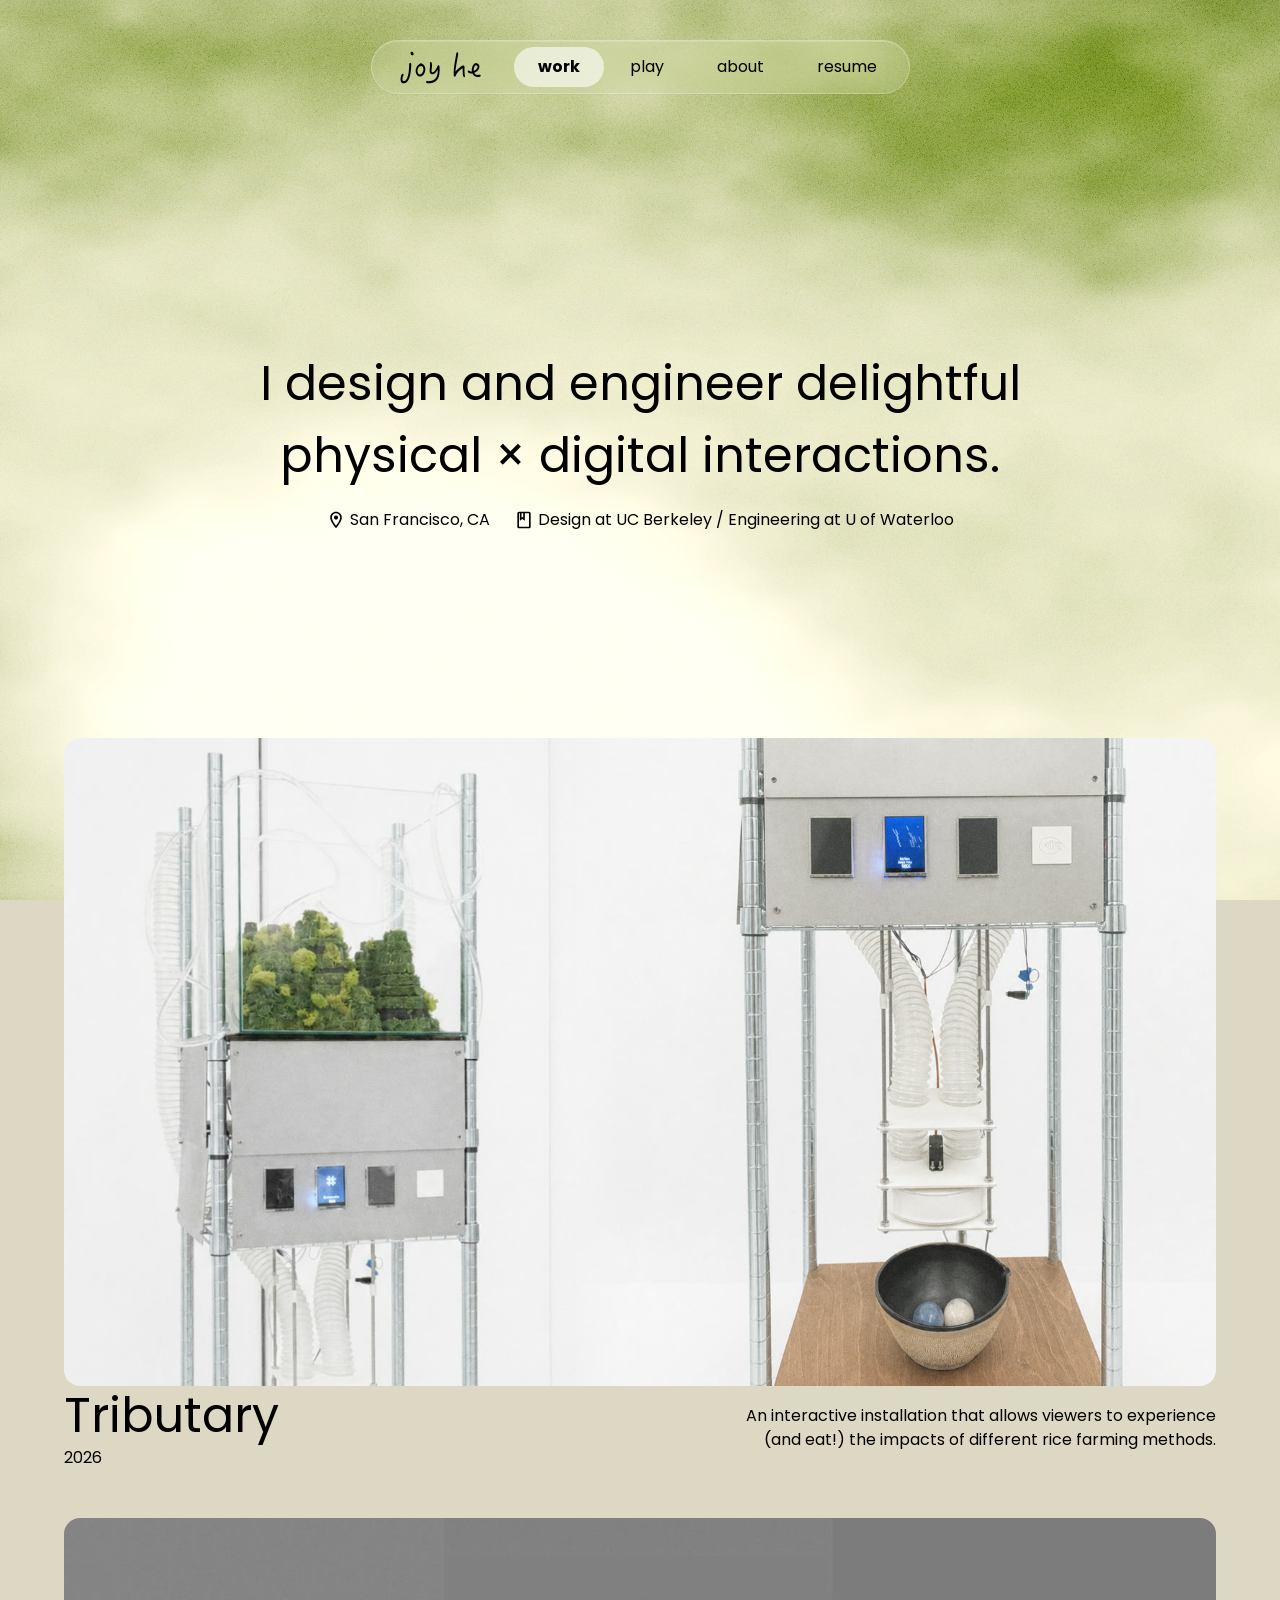
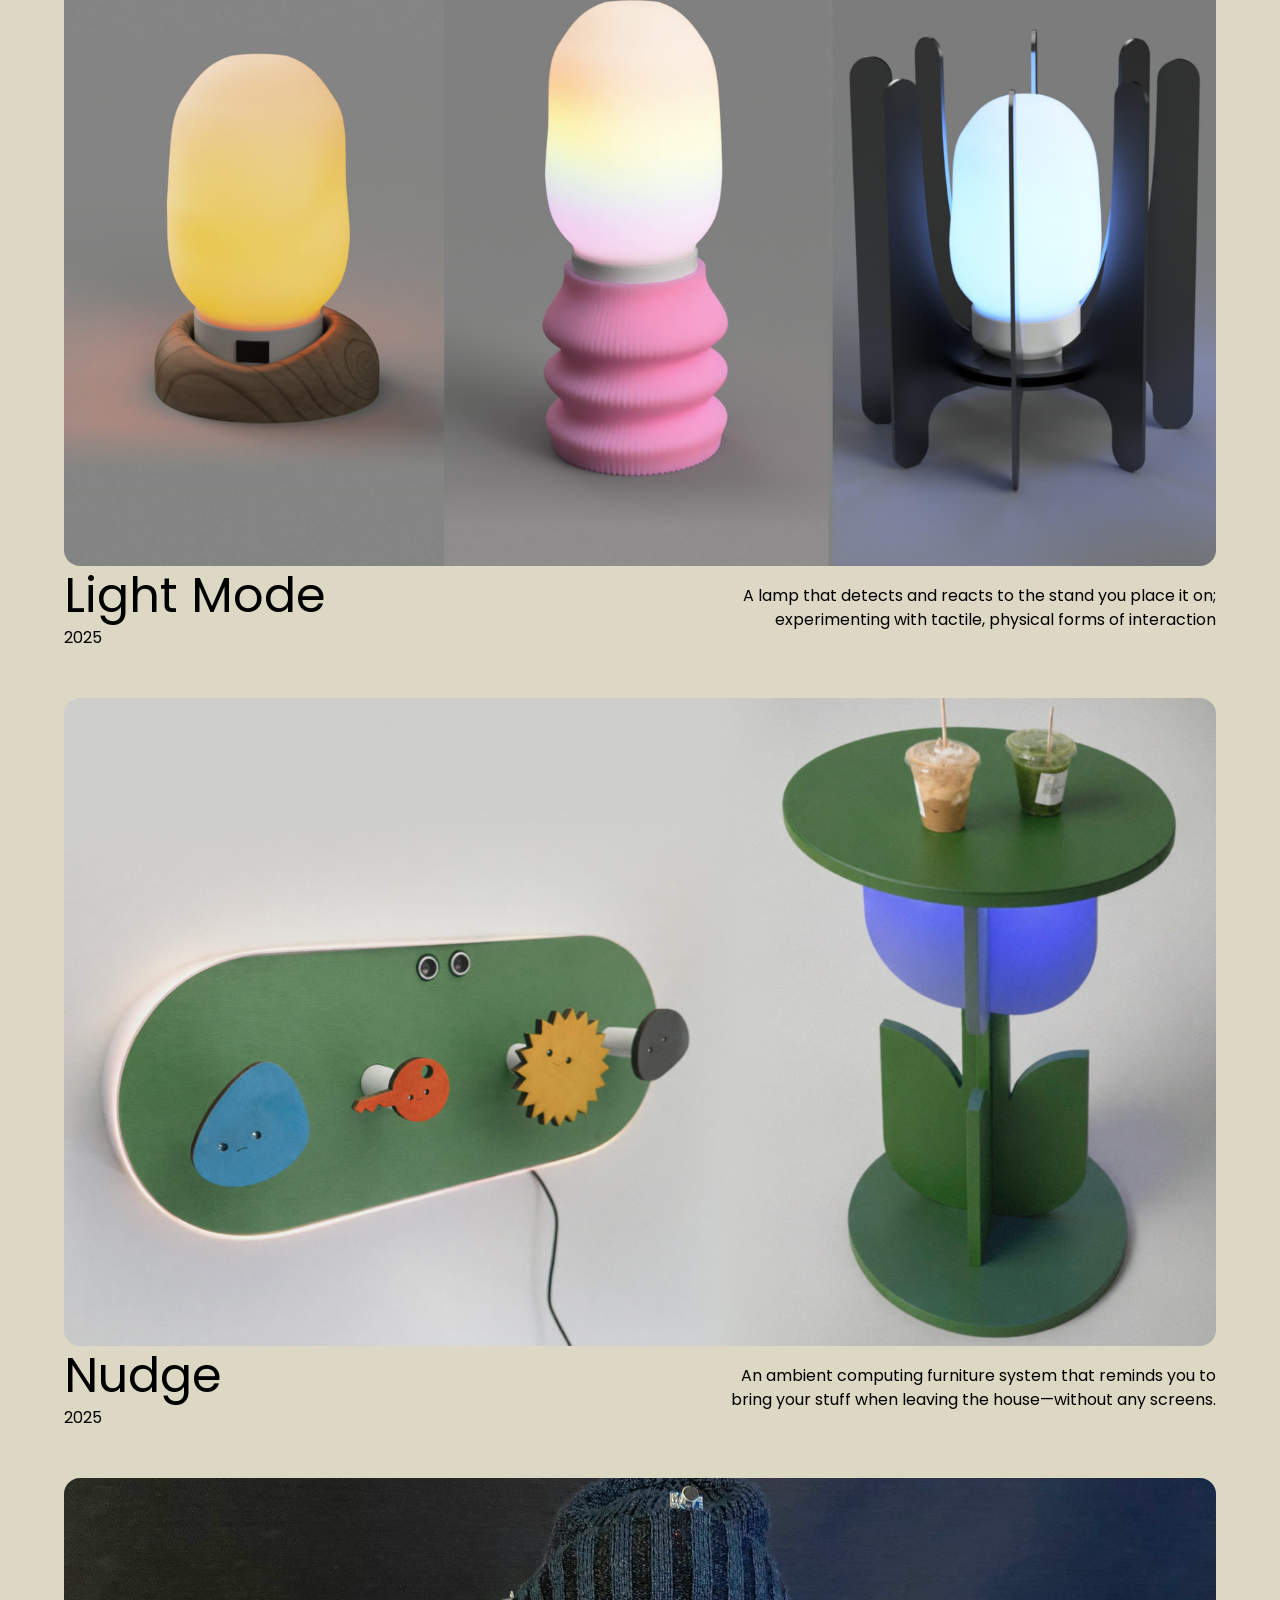
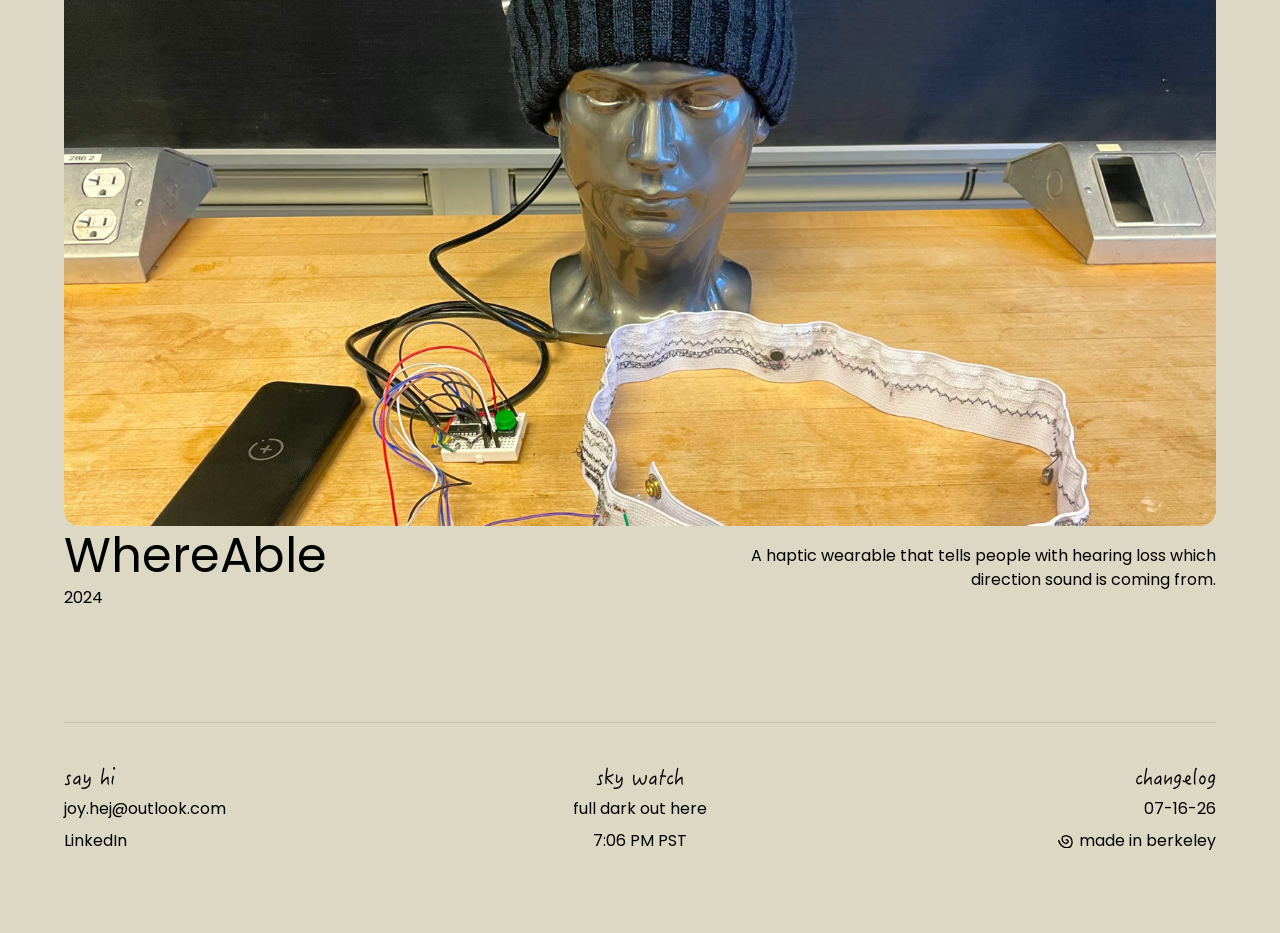
==== commit f9264ba5: "Deploy portfolio-f26 234c4db" ====
--- a/index.html
+++ b/index.html
@@ -8,8 +8,8 @@
     <link rel="apple-touch-icon" href="/apple-touch-icon.png" />
     <meta name="viewport" content="width=device-width, initial-scale=1.0" />
     <title>Joy He</title>
-    <script type="module" crossorigin src="/assets/index-CKzXC-0x.js"></script>
-    <link rel="stylesheet" crossorigin href="/assets/index-BqqLbn4p.css">
+    <script type="module" crossorigin src="/assets/index-CYl1ntqw.js"></script>
+    <link rel="stylesheet" crossorigin href="/assets/index-s2vo3vgd.css">
   </head>
   <body>
     <div id="root"></div>
--- a/assets/index-s2vo3vgd.css
+++ b/assets/index-s2vo3vgd.css
@@ -0,0 +1 @@
+@font-face{font-family:Poppins;font-style:normal;font-display:swap;font-weight:400;src:url(/assets/poppins-latin-400-normal-cpxAROuN.woff2) format("woff2"),url(/assets/poppins-latin-400-normal-BOb3E3N0.woff) format("woff")}@font-face{font-family:Poppins;font-style:normal;font-display:swap;font-weight:700;src:url(/assets/poppins-latin-700-normal-Qrb0O0WB.woff2) format("woff2"),url(/assets/poppins-latin-700-normal-BVuQR_eA.woff) format("woff")}@font-face{font-family:HanziPen SC;font-style:normal;font-weight:400;font-display:swap;src:url(/fonts/HanzipenSC-Regular.woff2) format("woff2")}:root{--font-family-poppins: "Poppins", sans-serif;--font-family-logo: "HanziPen SC", "Hanzipen SC", cursive;--font-weight-regular: 400;--font-weight-bold: 700;--font-size-48: 48px;--font-size-32: 32px;--font-size-24: 24px;--font-size-16: 16px;--line-height-tight: 1.25;--line-height-normal: 1.5;--line-height-comfy: 1.5;--letter-spacing-0: 0;--text-h1-font-family: var(--font-family-poppins);--text-h1-font-size: var(--font-size-48);--text-h1-font-weight: var(--font-weight-regular);--text-h1-line-height: var(--line-height-tight);--text-h1-letter-spacing: var(--letter-spacing-0);--text-h2-font-family: var(--font-family-poppins);--text-h2-font-size: var(--font-size-24);--text-h2-font-weight: var(--font-weight-regular);--text-h2-line-height: var(--line-height-tight);--text-h2-letter-spacing: var(--letter-spacing-0);--text-body-font-family: var(--font-family-poppins);--text-body-font-size: var(--font-size-16);--text-body-font-weight: var(--font-weight-regular);--text-body-line-height: var(--line-height-normal);--text-body-letter-spacing: var(--letter-spacing-0);--text-logo-font-family: var(--font-family-logo);--text-logo-font-size: var(--font-size-32);--text-logo-font-weight: var(--font-weight-regular);--text-logo-line-height: 32px;--text-logo-letter-spacing: var(--letter-spacing-0);--text-nav-font-family: var(--font-family-poppins);--text-nav-font-size: var(--font-size-16);--text-nav-font-weight-active: var(--font-weight-bold);--text-nav-font-weight: var(--font-weight-regular);--text-nav-line-height: var(--line-height-normal);--text-nav-letter-spacing: var(--letter-spacing-0);--color-bg: #ddd8c4;--color-text: #000000;--color-nav-track: rgba(255, 255, 255, .14);--color-nav-active: #ffffff;--color-border: rgba(0, 0, 0, .1);--nav-gutter: 40px;--header-inset: var(--nav-gutter);--page-pad-x: 200px;--header-block: 62px;--card-peek: 18vh;--cursor-asterisk: url(data:image/svg+xml,%3Csvg%20xmlns%3D%22http%3A%2F%2Fwww.w3.org%2F2000%2Fsvg%22%20width%3D%2227%22%20height%3D%2224%22%20viewBox%3D%220%200%2027%2024%22%20fill%3D%22none%22%3E%3Cpath%20d%3D%22M14.5159%208.63148C16.3657%208.14585%2017.7564%209.73726%2017.8421%2010.1385C17.9279%2010.5397%2018.196%2012.4006%2017.8846%2012.8472C17.1255%2013.6374%2014.7618%2015.2006%2013.573%2015.0671C12.1217%2014.9041%208.63226%2012.3642%208.04683%2010.1867C7.87966%209.56498%207.33464%205.24496%207.52966%204.68604C8.17628%202.83284%2010.2981%202.33528%2011.0978%201.9802L11.1338%201.96423C12.1808%201.49912%2013.7436%200.804944%2015.5745%201.48068C16.6808%201.88898%2021.9697%202.92444%2023.206%205.60181C23.7704%206.82406%2025.759%2011.5747%2024.6725%2015.9055C24.0015%2018.5799%2021.3204%2022.1828%2018.618%2022.2758C16.4138%2022.3517%2012.9842%2023.1599%2010.3121%2021.5331C7.43352%2019.7806%203.07582%2017.4032%201.20117%209.77901%22%20stroke%3D%22black%22%20stroke-width%3D%222.4%22%20stroke-linecap%3D%22round%22%20stroke-linejoin%3D%22round%22%2F%3E%3C%2Fsvg%3E) 13 12, auto}*,*:before,*:after{box-sizing:border-box}body{margin:0;font-family:var(--font-family-poppins);color:var(--color-text);background:var(--color-bg);cursor:var(--cursor-asterisk);font-synthesis:none;text-rendering:optimizeLegibility;-webkit-font-smoothing:antialiased;-moz-osx-font-smoothing:grayscale}a,button,[role=button],label[for],select,summary{cursor:var(--cursor-asterisk)}#root{min-height:100svh;background:var(--color-bg)}p{margin:0}img{display:block}.app-boot{opacity:0;pointer-events:none}.organic{position:fixed;inset:0;z-index:0;overflow:hidden;pointer-events:none;background:#f2ecdc}.organic__canvas{position:absolute;left:-24px;top:0;width:calc(100% + 48px);height:100%;display:block;filter:blur(.4px)}.organic__canvas--bloom{z-index:1;filter:blur(48px) saturate(1) brightness(.8);opacity:.85;mix-blend-mode:hard-light;transform:scale(1.06);transform-origin:center center;pointer-events:none}.organic--plain .organic__canvas{visibility:hidden}.organic__grain{position:absolute;inset:0;z-index:2;opacity:1;background-repeat:repeat;background-size:512px 512px;mix-blend-mode:color-burn;pointer-events:none}.squiggle-mark__path--draw{stroke-dasharray:1;stroke-dashoffset:-1;animation:squiggle-draw 1.15s cubic-bezier(.22,1,.36,1) forwards}@keyframes squiggle-draw{0%{stroke-dashoffset:-1}to{stroke-dashoffset:0}}@media(prefers-reduced-motion:reduce){.squiggle-mark__path--draw{animation:none;stroke-dashoffset:0}}.asterisk-cursor{position:fixed;top:0;left:0;z-index:10000;margin:0;padding:0;pointer-events:none;opacity:0;width:27px;height:24px;line-height:0;display:flex;align-items:center;justify-content:center;transform:translate(-50%,-50%) rotate(0);transition:transform .28s cubic-bezier(.22,1,.36,1),opacity .12s ease;will-change:transform;-webkit-user-select:none;user-select:none}.asterisk-cursor svg{display:block}.asterisk-cursor--visible{opacity:1}.asterisk-cursor--hot{transform:translate(-50%,-50%) rotate(120deg)}html.has-asterisk-cursor,html.has-asterisk-cursor *{cursor:none!important}@media(prefers-reduced-motion:reduce){.asterisk-cursor{transition:opacity .12s ease}.asterisk-cursor--hot{transform:translate(-50%,-50%) rotate(120deg)}}.loader{position:fixed;inset:0;z-index:40;display:flex;align-items:center;justify-content:center;background:transparent;opacity:1;transition:opacity .52s cubic-bezier(.22,1,.36,1);pointer-events:auto}.loader--out{opacity:0;pointer-events:none}.loader__sr{position:absolute;width:1px;height:1px;padding:0;margin:-1px;overflow:hidden;clip:rect(0,0,0,0);white-space:nowrap;border:0}.loader__asterisk{display:flex;align-items:center;justify-content:center;mix-blend-mode:color-burn}.loader__asterisk-mark{color:#1e3d2f;width:min(28vw,140px);height:auto;max-height:min(25vw,124px);line-height:0;-webkit-user-select:none;user-select:none}.site-nav{display:flex;align-items:center;justify-content:center;width:100%;min-height:var(--header-block);padding-block:0}.site-nav__pill-wrap{position:fixed;top:var(--nav-gutter);left:0;right:0;z-index:20;display:flex;justify-content:center;pointer-events:none;transition:transform .4s cubic-bezier(.22,1,.36,1)}.site-nav__pill-wrap--hidden{transform:translateY(calc(-100% - var(--nav-gutter) - 8px));pointer-events:none}.site-nav__pill{display:flex;align-items:center;gap:8px;padding:6px;border-radius:50px;border:1px solid rgba(255,255,255,.28);background:var(--color-nav-track);box-shadow:inset 0 1px #ffffff2e,0 1px 1px #00000008;-webkit-backdrop-filter:blur(28px) saturate(1.15);backdrop-filter:blur(28px) saturate(1.15);pointer-events:auto}.site-nav__logo{display:flex;align-items:center;justify-content:center;margin:0;padding:0 24px 4px;border:0;background:transparent;font-family:var(--text-logo-font-family);font-size:var(--text-logo-font-size);font-weight:var(--text-logo-font-weight);line-height:var(--text-logo-line-height);letter-spacing:var(--text-logo-letter-spacing);color:var(--color-text);text-decoration:none;white-space:nowrap;user-select:none;-webkit-user-select:none}.site-nav__links{position:relative;display:flex;align-items:center}.site-nav__active-pill{position:absolute;top:0;left:0;height:100%;border-radius:50px;background:#fff9;pointer-events:none;opacity:0;z-index:0}.site-nav__active-pill--ready{opacity:1;transition:transform .4s cubic-bezier(.22,1,.36,1),width .4s cubic-bezier(.22,1,.36,1)}.site-nav__item{position:relative;z-index:1;display:inline-flex;flex-direction:column;align-items:center;justify-content:center;padding:8px 24px;border-radius:50px;font-family:var(--text-nav-font-family);font-size:var(--text-nav-font-size);font-weight:var(--text-nav-font-weight);line-height:var(--text-nav-line-height);letter-spacing:var(--text-nav-letter-spacing);color:var(--color-text);text-decoration:none;white-space:nowrap;background:transparent}.site-nav__item:after{content:attr(data-label);font-weight:var(--text-nav-font-weight-active);height:0;overflow:hidden;visibility:hidden;pointer-events:none;-webkit-user-select:none;user-select:none}.site-nav__item--active{font-weight:var(--text-nav-font-weight-active)}@media(prefers-reduced-motion:reduce){.site-nav__pill-wrap{transition:none}.site-nav__pill-wrap--hidden{transform:none}.site-nav__active-pill--ready{transition:none}}.site-footer{display:flex;align-items:flex-start;justify-content:space-between;gap:32px;width:100%;margin-top:64px;padding-top:40px;border-top:1px solid var(--color-border)}.site-footer__col{display:flex;flex-direction:column;gap:8px;min-width:0;flex:1}.site-footer__col--center{text-align:center;align-items:center}.site-footer__col--end{text-align:right;align-items:flex-end}.site-footer__title{margin:0;font-family:var(--font-family-logo);font-size:22px;font-weight:var(--font-weight-regular);line-height:1.2;letter-spacing:var(--letter-spacing-0)}.site-footer__time{font-variant-numeric:tabular-nums}.site-footer a{color:inherit;text-decoration:none}.site-footer a:hover{text-decoration:underline}.site-footer__note{opacity:1}.site-footer__made{display:inline-flex;align-items:center;gap:.35em}.site-footer__squiggle{width:.95em;height:auto;flex-shrink:0}@media(max-width:900px){.site-footer{flex-direction:column;gap:28px}.site-footer__col--end,.site-footer__col--center{text-align:left;align-items:flex-start}}.layout{position:relative;z-index:1;display:flex;flex-direction:column;align-items:center;width:100%;min-height:100svh;padding:var(--nav-gutter) var(--page-pad-x) 80px;color:var(--color-text);box-sizing:border-box}.layout .site-nav{min-height:var(--header-block);padding-block:0;margin-bottom:var(--nav-gutter)}.layout--case{padding-bottom:80px;background:#f1f1f1}.layout--case .layout__main{gap:48px}html.page--case,html.page--case body,html.page--case #root{background:#f1f1f1}html.page--case .organic{visibility:hidden}.layout__main{display:flex;flex-direction:column;align-items:flex-start;gap:48px;width:100%;animation:layout-page-in .55s cubic-bezier(.22,1,.36,1) both}@keyframes layout-page-in{0%{opacity:0;transform:translateY(12px)}to{opacity:1;transform:translateY(0)}}@media(max-width:1280px){.layout{--page-pad-x: 64px}}@media(max-width:900px){.layout{--page-pad-x: 24px;--nav-gutter: 24px;padding-bottom:56px}}@media(prefers-reduced-motion:reduce){.layout__main{animation:none}}.route-fallback{display:flex;flex-direction:column;align-items:flex-start;justify-content:center;gap:12px;min-height:40vh;width:100%}.route-fallback__mark{width:28px;height:auto;opacity:.55;animation:route-fallback-pulse 1.2s ease-in-out infinite}.route-fallback__sr{position:absolute;width:1px;height:1px;padding:0;margin:-1px;overflow:hidden;clip:rect(0,0,0,0);white-space:nowrap;border:0}.route-fallback__retry{appearance:none;margin:0;padding:0;border:0;background:none;font:inherit;color:inherit;text-decoration:underline;text-underline-offset:.2em;cursor:inherit}@keyframes route-fallback-pulse{0%,to{opacity:.35}50%{opacity:.8}}@media(prefers-reduced-motion:reduce){.route-fallback__mark{animation:none}}.text-h1{font-family:var(--text-h1-font-family);font-size:var(--text-h1-font-size);font-weight:var(--text-h1-font-weight);line-height:var(--text-h1-line-height);letter-spacing:var(--text-h1-letter-spacing)}.text-h2{font-family:var(--text-h2-font-family);font-size:var(--text-h2-font-size);font-weight:var(--text-h2-font-weight);line-height:var(--text-h2-line-height);letter-spacing:var(--text-h2-letter-spacing)}.text-body{font-family:var(--text-body-font-family);font-size:var(--text-body-font-size);font-weight:var(--text-body-font-weight);line-height:var(--text-body-line-height);letter-spacing:var(--text-body-letter-spacing)}.wireframe{--header-inset: 40px;--page-pad-x: 200px;--header-block: 62px;--card-peek: 18vh;position:relative;z-index:1;display:flex;flex-direction:column;align-items:flex-start;gap:0;width:100%;min-height:100%;max-width:1440px;margin-inline:auto;padding:var(--header-inset) var(--page-pad-x) 80px;background:transparent;color:var(--color-text);box-sizing:border-box}.wireframe__page{display:flex;flex-direction:column;align-items:flex-start;gap:48px;width:100%}.wireframe__page--in{animation:wireframe-page-in .55s cubic-bezier(.22,1,.36,1) both}.wireframe__page--out{opacity:0;transform:translateY(12px);pointer-events:none;transition:opacity .32s ease,transform .32s ease}@keyframes wireframe-page-in{0%{opacity:0;transform:translateY(18px)}to{opacity:1;transform:translateY(0)}}[data-reveal]{opacity:0;transform:translateY(28px);transition:opacity .7s cubic-bezier(.22,1,.36,1),transform .7s cubic-bezier(.22,1,.36,1);transition-delay:var(--reveal-delay, 0ms)}[data-reveal].is-revealed{opacity:1;transform:translateY(0)}.wireframe__intro[data-reveal].is-revealed,.wireframe__placeholder[data-reveal].is-revealed{transition-delay:40ms}.wireframe__header{display:flex;align-items:center;justify-content:center;width:100%;min-height:52px;padding-block:5px}.wireframe__pill-wrap{position:fixed;top:calc(var(--header-inset) + 5px);left:0;right:0;z-index:20;display:flex;justify-content:center;pointer-events:none;transition:transform .4s cubic-bezier(.22,1,.36,1)}.wireframe__pill-wrap--hidden{transform:translateY(calc(-100% - var(--header-inset) - 13px));pointer-events:none}.wireframe__pill{display:flex;align-items:center;gap:8px;padding:6px;border-radius:50px;border:1px solid rgba(255,255,255,.28);background:var(--color-nav-track);box-shadow:inset 0 1px #ffffff2e,0 1px 1px #00000008;-webkit-backdrop-filter:blur(28px) saturate(1.15);backdrop-filter:blur(28px) saturate(1.15);pointer-events:auto}.wireframe__logo{display:flex;align-items:center;justify-content:center;margin:0;padding:0 24px 4px;border:0;background:transparent;font-family:var(--text-logo-font-family);font-size:var(--text-logo-font-size);font-weight:var(--text-logo-font-weight);line-height:var(--text-logo-line-height);letter-spacing:var(--text-logo-letter-spacing);color:var(--color-text);white-space:nowrap;user-select:none;-webkit-user-select:none;pointer-events:none}.wireframe__nav{position:relative;display:flex;align-items:center}.wireframe__nav-pill{position:absolute;top:0;left:0;height:100%;border-radius:50px;background:#fff9;pointer-events:none;opacity:0;z-index:0}.wireframe__nav-pill--ready{opacity:1;transition:transform .4s cubic-bezier(.22,1,.36,1),width .4s cubic-bezier(.22,1,.36,1)}.wireframe__nav-item{position:relative;z-index:1;display:inline-flex;flex-direction:column;align-items:center;justify-content:center;padding:8px 24px;border-radius:50px;font-family:var(--text-nav-font-family);font-size:var(--text-nav-font-size);font-weight:var(--text-nav-font-weight);line-height:var(--text-nav-line-height);letter-spacing:var(--text-nav-letter-spacing);color:var(--color-text);text-decoration:none;white-space:nowrap;background:transparent}.wireframe__nav-item:after{content:attr(data-label);font-weight:var(--text-nav-font-weight-active);height:0;overflow:hidden;visibility:hidden;pointer-events:none;-webkit-user-select:none;user-select:none}.wireframe__nav-item--active{font-weight:var(--text-nav-font-weight-active)}.wireframe__intro{display:flex;flex-direction:column;align-items:center;justify-content:center;gap:16px;width:100%;margin:0 0 -48px;min-height:calc(100svh - (2 * var(--nav-gutter)) - var(--header-block) - var(--card-peek));box-sizing:border-box}.wireframe__headline{margin:0;width:100%;text-align:center;line-height:var(--line-height-comfy)}.wireframe__meta{display:flex;align-items:center;gap:24px}.wireframe__meta-item{display:flex;align-items:center;gap:4px}.wireframe__meta-item img{width:20px;height:20px;flex-shrink:0}.wireframe__placeholder{display:flex;flex-direction:column;align-items:center;gap:16px;width:100%;margin-top:48px;text-align:center}.wireframe__work{display:flex;flex-direction:column;gap:48px;width:100%;scroll-margin-top:calc((2 * var(--nav-gutter)) + var(--header-block) + 24px)}.wireframe__play{display:grid;grid-template-columns:1fr 1fr;gap:48px 30px;width:100%;scroll-margin-top:calc((2 * var(--nav-gutter)) + var(--header-block) + 24px)}.wireframe__project{display:flex;flex-direction:column;align-items:flex-start;width:100%;color:inherit;text-decoration:none}.wireframe__media{position:relative;width:100%;aspect-ratio:1184 / 666;overflow:clip;border-radius:16px;transform:scale(1);transform-origin:center bottom;transition:transform .55s cubic-bezier(.22,1,.36,1);will-change:transform}.wireframe__media--play{aspect-ratio:1 / 1;transform-origin:center center}.wireframe__media img,.wireframe__media video{position:absolute;inset:0;width:100%;height:100%;display:block;object-fit:cover;object-position:center}.wireframe__project--aura .wireframe__media img{object-position:20% center}.wireframe__project:hover .wireframe__media,.wireframe__project:focus-visible .wireframe__media{transform:scale(1.025)}.wireframe__project-info{display:flex;align-items:center;justify-content:space-between;width:100%;color:var(--color-text)}.wireframe__project-info--play{flex-direction:column;align-items:flex-start;gap:8px;margin-top:12px}.wireframe__project-title-block{display:flex;flex-direction:column;align-items:flex-start}.wireframe__project-title-block h2{margin:0;white-space:nowrap}.wireframe__project--play .wireframe__project-title-block h2{white-space:normal}.wireframe__project-desc{width:500px;flex-shrink:0;text-align:right}.wireframe__project-desc--play{width:100%;text-align:left}.wireframe__footer{display:flex;align-items:flex-start;justify-content:space-between;gap:32px;width:100%;margin-top:64px;padding-top:40px;border-top:1px solid var(--color-border)}.wireframe__footer-col{display:flex;flex-direction:column;gap:8px;min-width:0;flex:1}.wireframe__footer-col--center{text-align:center;align-items:center}.wireframe__footer-col--end{text-align:right;align-items:flex-end}.wireframe__footer-title{margin:0;font-family:var(--font-family-logo);font-size:22px;font-weight:var(--font-weight-regular);line-height:1.2;letter-spacing:var(--letter-spacing-0)}.wireframe__footer-time{font-variant-numeric:tabular-nums}.wireframe__footer a{color:inherit;text-decoration:none}.wireframe__footer a:hover{text-decoration:underline}.wireframe__footer-note{opacity:1}.wireframe__footer-made{display:inline-flex;align-items:center;gap:.35em}.wireframe__footer-squiggle{width:.95em;height:auto;flex-shrink:0}@media(max-width:1280px){.wireframe{--header-inset: 32px;--page-pad-x: 48px;padding:var(--header-inset) var(--page-pad-x) 64px}}@media(max-width:900px){.wireframe{--header-inset: 24px;--page-pad-x: 24px;--card-peek: 14vh;padding:var(--header-inset) var(--page-pad-x) 40px}.wireframe__page{gap:32px}.wireframe__intro{margin-bottom:-32px}.wireframe__header{justify-content:center}.wireframe__pill{max-width:calc(100vw - 2 * var(--page-pad-x));flex-wrap:wrap;justify-content:center}.wireframe__nav{flex-wrap:wrap;justify-content:center}.wireframe__meta{flex-direction:column;align-items:center;gap:8px}.wireframe__project-info{flex-direction:column;align-items:flex-start;gap:12px}.wireframe__play{grid-template-columns:1fr;gap:32px}.wireframe__project-desc{width:100%;text-align:left}.wireframe__footer{flex-direction:column;gap:28px}.wireframe__footer-col--end,.wireframe__footer-col--center{text-align:left;align-items:flex-start}}@media(prefers-reduced-motion:reduce){.wireframe__page--in{animation:none}.wireframe__media{transition:none}.wireframe__project:hover .wireframe__media,.wireframe__project:focus-visible .wireframe__media{transform:none}.wireframe__pill-wrap{transition:none}.wireframe__pill-wrap--hidden{transform:none}.wireframe__page,[data-reveal],.wireframe__nav-item,.wireframe__nav-pill--ready{transition:none}.wireframe__page--out,.wireframe__page--in,[data-reveal],[data-reveal].is-revealed{opacity:1;transform:none}}
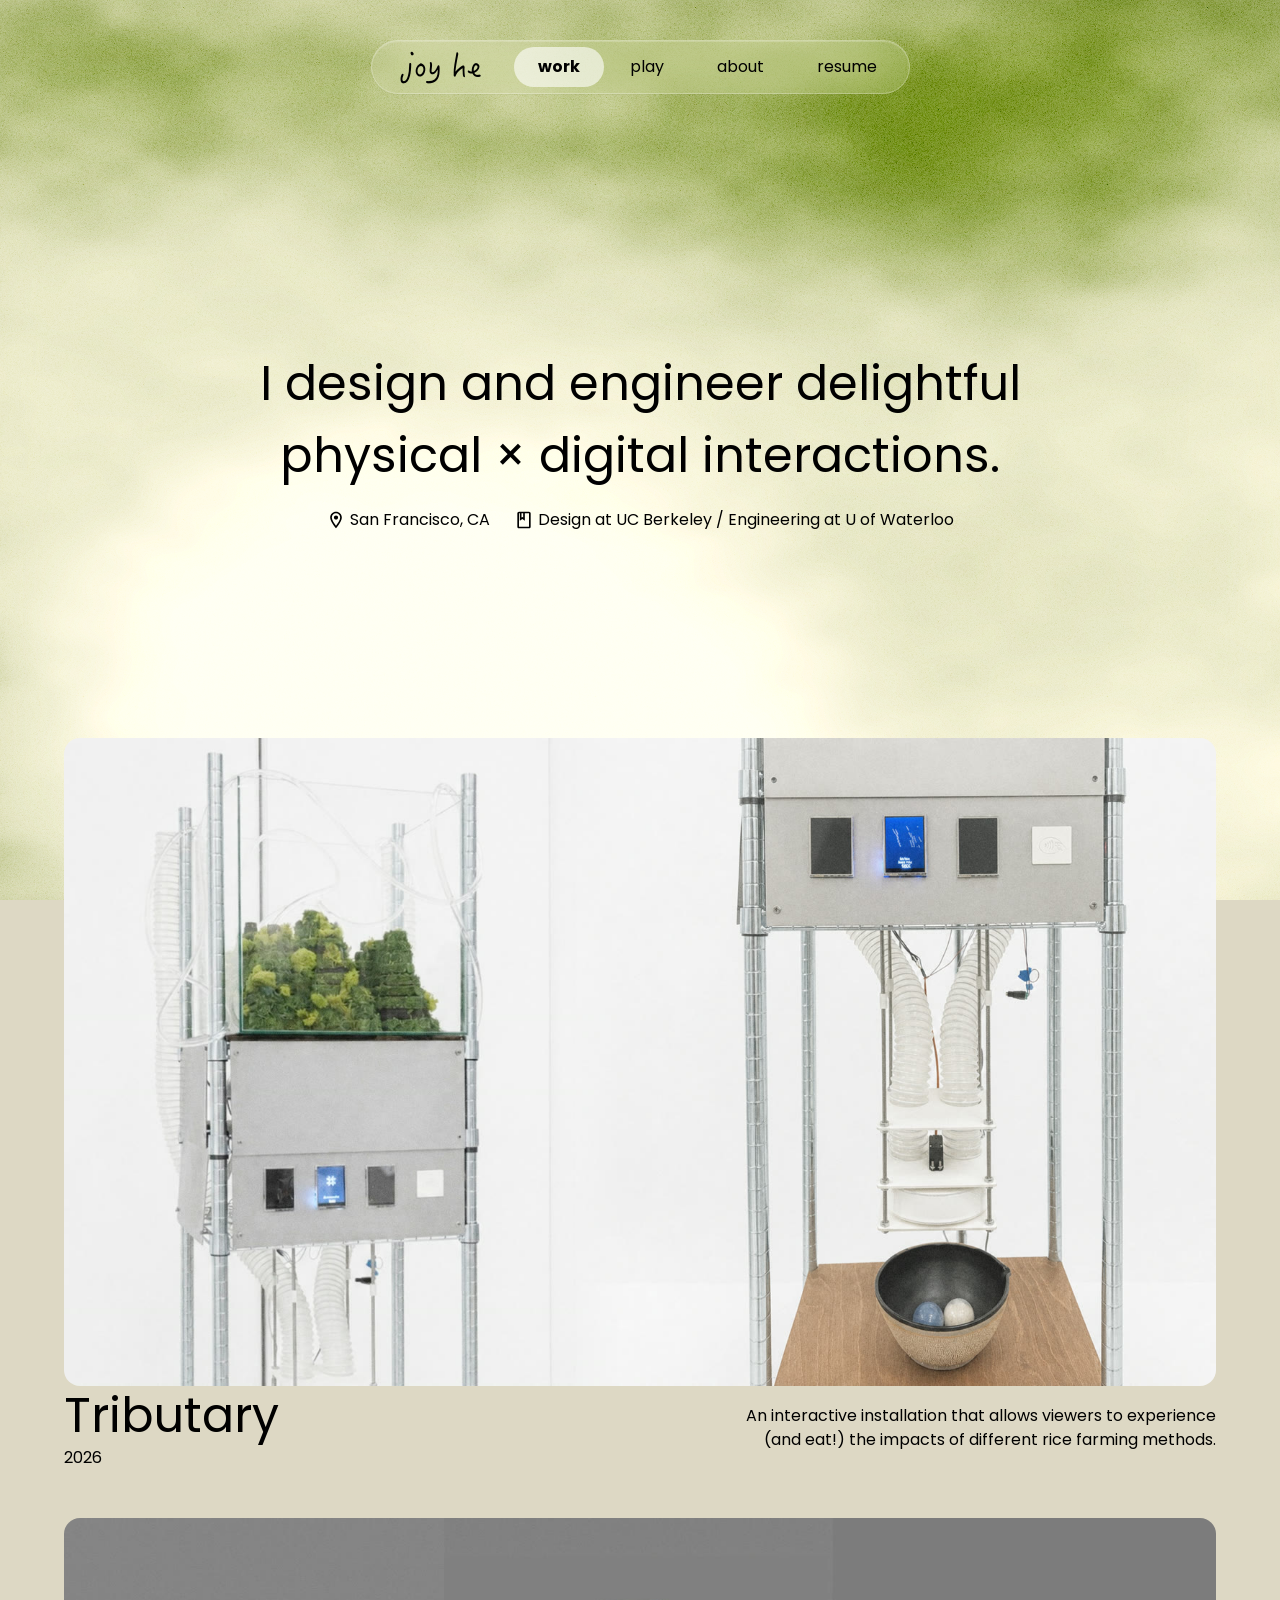
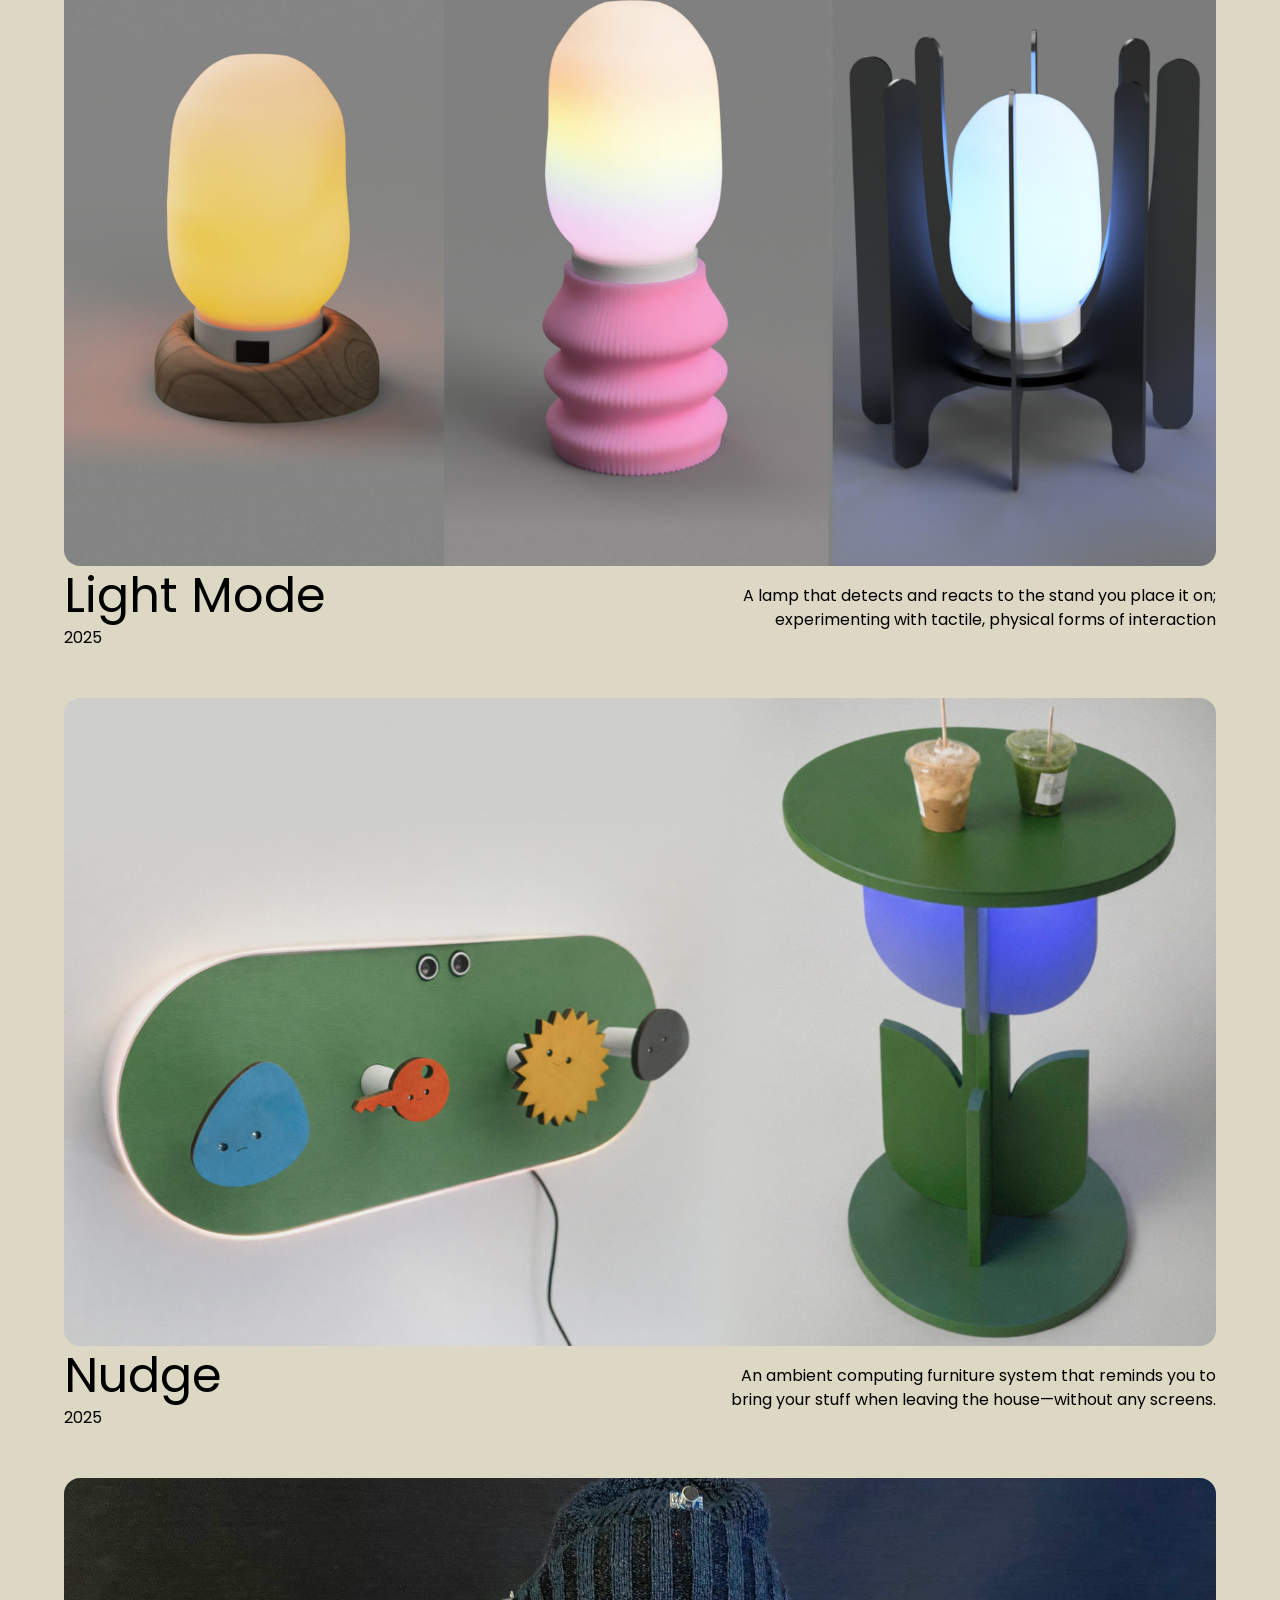
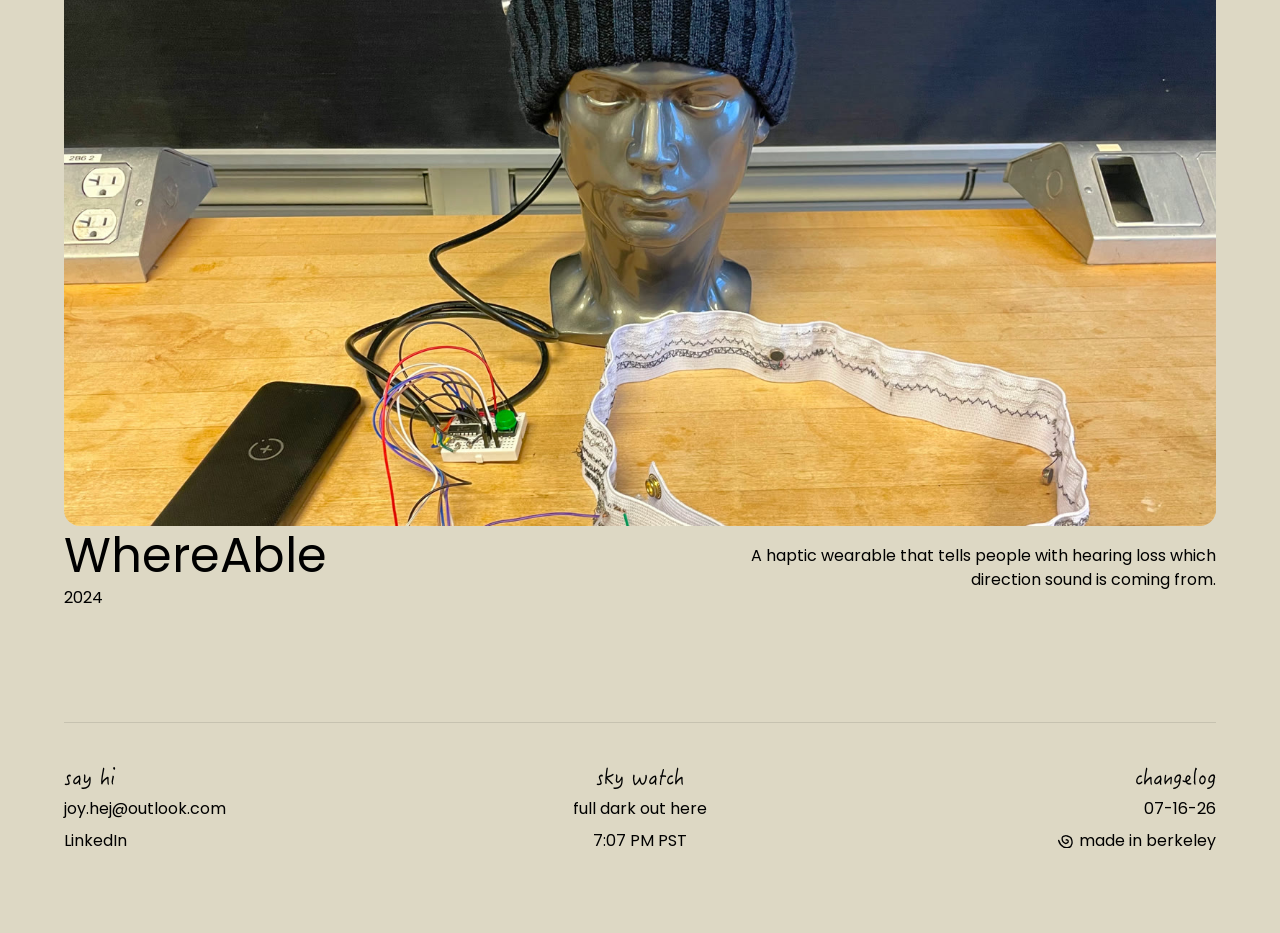
==== commit 7adcddd5: "Deploy portfolio-f26 35e0392" ====
--- a/index.html
+++ b/index.html
@@ -8,8 +8,8 @@
     <link rel="apple-touch-icon" href="/apple-touch-icon.png" />
     <meta name="viewport" content="width=device-width, initial-scale=1.0" />
     <title>Joy He</title>
-    <script type="module" crossorigin src="/assets/index-CYl1ntqw.js"></script>
-    <link rel="stylesheet" crossorigin href="/assets/index-s2vo3vgd.css">
+    <script type="module" crossorigin src="/assets/index-CuAAuZLw.js"></script>
+    <link rel="stylesheet" crossorigin href="/assets/index-DYC0X0nw.css">
   </head>
   <body>
     <div id="root"></div>
--- a/assets/index-DYC0X0nw.css
+++ b/assets/index-DYC0X0nw.css
@@ -0,0 +1 @@
+@font-face{font-family:Poppins;font-style:normal;font-display:swap;font-weight:400;src:url(/assets/poppins-latin-400-normal-cpxAROuN.woff2) format("woff2"),url(/assets/poppins-latin-400-normal-BOb3E3N0.woff) format("woff")}@font-face{font-family:Poppins;font-style:normal;font-display:swap;font-weight:700;src:url(/assets/poppins-latin-700-normal-Qrb0O0WB.woff2) format("woff2"),url(/assets/poppins-latin-700-normal-BVuQR_eA.woff) format("woff")}@font-face{font-family:HanziPen SC;font-style:normal;font-weight:400;font-display:swap;src:url(/fonts/HanzipenSC-Regular.woff2) format("woff2")}:root{--font-family-poppins: "Poppins", sans-serif;--font-family-logo: "HanziPen SC", "Hanzipen SC", cursive;--font-weight-regular: 400;--font-weight-bold: 700;--font-size-48: 48px;--font-size-32: 32px;--font-size-24: 24px;--font-size-16: 16px;--line-height-tight: 1.25;--line-height-normal: 1.5;--line-height-comfy: 1.5;--letter-spacing-0: 0;--text-h1-font-family: var(--font-family-poppins);--text-h1-font-size: var(--font-size-48);--text-h1-font-weight: var(--font-weight-regular);--text-h1-line-height: var(--line-height-tight);--text-h1-letter-spacing: var(--letter-spacing-0);--text-h2-font-family: var(--font-family-poppins);--text-h2-font-size: var(--font-size-24);--text-h2-font-weight: var(--font-weight-regular);--text-h2-line-height: var(--line-height-tight);--text-h2-letter-spacing: var(--letter-spacing-0);--text-body-font-family: var(--font-family-poppins);--text-body-font-size: var(--font-size-16);--text-body-font-weight: var(--font-weight-regular);--text-body-line-height: var(--line-height-normal);--text-body-letter-spacing: var(--letter-spacing-0);--text-logo-font-family: var(--font-family-logo);--text-logo-font-size: var(--font-size-32);--text-logo-font-weight: var(--font-weight-regular);--text-logo-line-height: 32px;--text-logo-letter-spacing: var(--letter-spacing-0);--text-nav-font-family: var(--font-family-poppins);--text-nav-font-size: var(--font-size-16);--text-nav-font-weight-active: var(--font-weight-bold);--text-nav-font-weight: var(--font-weight-regular);--text-nav-line-height: var(--line-height-normal);--text-nav-letter-spacing: var(--letter-spacing-0);--color-bg: #ddd8c4;--color-text: #000000;--color-nav-track: rgba(255, 255, 255, .14);--color-nav-active: #ffffff;--color-border: rgba(0, 0, 0, .1);--nav-gutter: 40px;--header-inset: var(--nav-gutter);--page-pad-x: 200px;--header-block: 62px;--card-peek: 18vh;--cursor-asterisk: url(data:image/svg+xml,%3Csvg%20xmlns%3D%22http%3A%2F%2Fwww.w3.org%2F2000%2Fsvg%22%20width%3D%2227%22%20height%3D%2224%22%20viewBox%3D%220%200%2027%2024%22%20fill%3D%22none%22%3E%3Cpath%20d%3D%22M14.5159%208.63148C16.3657%208.14585%2017.7564%209.73726%2017.8421%2010.1385C17.9279%2010.5397%2018.196%2012.4006%2017.8846%2012.8472C17.1255%2013.6374%2014.7618%2015.2006%2013.573%2015.0671C12.1217%2014.9041%208.63226%2012.3642%208.04683%2010.1867C7.87966%209.56498%207.33464%205.24496%207.52966%204.68604C8.17628%202.83284%2010.2981%202.33528%2011.0978%201.9802L11.1338%201.96423C12.1808%201.49912%2013.7436%200.804944%2015.5745%201.48068C16.6808%201.88898%2021.9697%202.92444%2023.206%205.60181C23.7704%206.82406%2025.759%2011.5747%2024.6725%2015.9055C24.0015%2018.5799%2021.3204%2022.1828%2018.618%2022.2758C16.4138%2022.3517%2012.9842%2023.1599%2010.3121%2021.5331C7.43352%2019.7806%203.07582%2017.4032%201.20117%209.77901%22%20stroke%3D%22black%22%20stroke-width%3D%222.4%22%20stroke-linecap%3D%22round%22%20stroke-linejoin%3D%22round%22%2F%3E%3C%2Fsvg%3E) 13 12, auto}*,*:before,*:after{box-sizing:border-box}body{margin:0;font-family:var(--font-family-poppins);color:var(--color-text);background:var(--color-bg);cursor:var(--cursor-asterisk);font-synthesis:none;text-rendering:optimizeLegibility;-webkit-font-smoothing:antialiased;-moz-osx-font-smoothing:grayscale}a,button,[role=button],label[for],select,summary{cursor:var(--cursor-asterisk)}#root{min-height:100svh;background:var(--color-bg)}p{margin:0}img{display:block}.app-boot{opacity:0;pointer-events:none}.organic{position:fixed;inset:0;z-index:0;overflow:hidden;pointer-events:none;background:#f2ecdc}.organic__canvas{position:absolute;left:-24px;top:0;width:calc(100% + 48px);height:100%;display:block;filter:blur(.4px)}.organic__canvas--bloom{z-index:1;filter:blur(48px) saturate(1) brightness(.8);opacity:.85;mix-blend-mode:hard-light;transform:scale(1.06);transform-origin:center center;pointer-events:none}.organic--plain .organic__canvas{visibility:hidden}.organic__grain{position:absolute;inset:0;z-index:2;opacity:1;background-repeat:repeat;background-size:512px 512px;mix-blend-mode:color-burn;pointer-events:none}.squiggle-mark__path--draw{stroke-dasharray:1;stroke-dashoffset:-1;animation:squiggle-draw 1.15s cubic-bezier(.22,1,.36,1) forwards}@keyframes squiggle-draw{0%{stroke-dashoffset:-1}to{stroke-dashoffset:0}}@media(prefers-reduced-motion:reduce){.squiggle-mark__path--draw{animation:none;stroke-dashoffset:0}}.asterisk-cursor{position:fixed;top:0;left:0;z-index:10000;margin:0;padding:0;pointer-events:none;opacity:0;width:27px;height:24px;line-height:0;display:flex;align-items:center;justify-content:center;transform:translate(-50%,-50%) rotate(0);transition:transform .28s cubic-bezier(.22,1,.36,1),opacity .12s ease;will-change:transform;-webkit-user-select:none;user-select:none}.asterisk-cursor svg{display:block}.asterisk-cursor--visible{opacity:1}.asterisk-cursor--hot{transform:translate(-50%,-50%) rotate(120deg)}html.has-asterisk-cursor,html.has-asterisk-cursor *{cursor:none!important}@media(prefers-reduced-motion:reduce){.asterisk-cursor{transition:opacity .12s ease}.asterisk-cursor--hot{transform:translate(-50%,-50%) rotate(120deg)}}.loader{position:fixed;inset:0;z-index:40;display:flex;align-items:center;justify-content:center;background:transparent;opacity:1;transition:opacity .52s cubic-bezier(.22,1,.36,1);pointer-events:auto}.loader--out{opacity:0;pointer-events:none}.loader__sr{position:absolute;width:1px;height:1px;padding:0;margin:-1px;overflow:hidden;clip:rect(0,0,0,0);white-space:nowrap;border:0}.loader__asterisk{display:flex;align-items:center;justify-content:center;mix-blend-mode:overlay}.loader__asterisk-mark{color:#000;width:min(28vw,140px);height:auto;max-height:min(25vw,124px);line-height:0;-webkit-user-select:none;user-select:none}.site-nav{display:flex;align-items:center;justify-content:center;width:100%;min-height:var(--header-block);padding-block:0}.site-nav__pill-wrap{position:fixed;top:var(--nav-gutter);left:0;right:0;z-index:20;display:flex;justify-content:center;pointer-events:none;transition:transform .4s cubic-bezier(.22,1,.36,1)}.site-nav__pill-wrap--hidden{transform:translateY(calc(-100% - var(--nav-gutter) - 8px));pointer-events:none}.site-nav__pill{display:flex;align-items:center;gap:8px;padding:6px;border-radius:50px;border:1px solid rgba(255,255,255,.28);background:var(--color-nav-track);box-shadow:inset 0 1px #ffffff2e,0 1px 1px #00000008;-webkit-backdrop-filter:blur(28px) saturate(1.15);backdrop-filter:blur(28px) saturate(1.15);pointer-events:auto}.site-nav__logo{display:flex;align-items:center;justify-content:center;margin:0;padding:0 24px 4px;border:0;background:transparent;font-family:var(--text-logo-font-family);font-size:var(--text-logo-font-size);font-weight:var(--text-logo-font-weight);line-height:var(--text-logo-line-height);letter-spacing:var(--text-logo-letter-spacing);color:var(--color-text);text-decoration:none;white-space:nowrap;user-select:none;-webkit-user-select:none}.site-nav__links{position:relative;display:flex;align-items:center}.site-nav__active-pill{position:absolute;top:0;left:0;height:100%;border-radius:50px;background:#fff9;pointer-events:none;opacity:0;z-index:0}.site-nav__active-pill--ready{opacity:1;transition:transform .4s cubic-bezier(.22,1,.36,1),width .4s cubic-bezier(.22,1,.36,1)}.site-nav__item{position:relative;z-index:1;display:inline-flex;flex-direction:column;align-items:center;justify-content:center;padding:8px 24px;border-radius:50px;font-family:var(--text-nav-font-family);font-size:var(--text-nav-font-size);font-weight:var(--text-nav-font-weight);line-height:var(--text-nav-line-height);letter-spacing:var(--text-nav-letter-spacing);color:var(--color-text);text-decoration:none;white-space:nowrap;background:transparent}.site-nav__item:after{content:attr(data-label);font-weight:var(--text-nav-font-weight-active);height:0;overflow:hidden;visibility:hidden;pointer-events:none;-webkit-user-select:none;user-select:none}.site-nav__item--active{font-weight:var(--text-nav-font-weight-active)}@media(prefers-reduced-motion:reduce){.site-nav__pill-wrap{transition:none}.site-nav__pill-wrap--hidden{transform:none}.site-nav__active-pill--ready{transition:none}}.site-footer{display:flex;align-items:flex-start;justify-content:space-between;gap:32px;width:100%;margin-top:64px;padding-top:40px;border-top:1px solid var(--color-border)}.site-footer__col{display:flex;flex-direction:column;gap:8px;min-width:0;flex:1}.site-footer__col--center{text-align:center;align-items:center}.site-footer__col--end{text-align:right;align-items:flex-end}.site-footer__title{margin:0;font-family:var(--font-family-logo);font-size:22px;font-weight:var(--font-weight-regular);line-height:1.2;letter-spacing:var(--letter-spacing-0)}.site-footer__time{font-variant-numeric:tabular-nums}.site-footer a{color:inherit;text-decoration:none}.site-footer a:hover{text-decoration:underline}.site-footer__note{opacity:1}.site-footer__made{display:inline-flex;align-items:center;gap:.35em}.site-footer__squiggle{width:.95em;height:auto;flex-shrink:0}@media(max-width:900px){.site-footer{flex-direction:column;gap:28px}.site-footer__col--end,.site-footer__col--center{text-align:left;align-items:flex-start}}.layout{position:relative;z-index:1;display:flex;flex-direction:column;align-items:center;width:100%;min-height:100svh;padding:var(--nav-gutter) var(--page-pad-x) 80px;color:var(--color-text);box-sizing:border-box}.layout .site-nav{min-height:var(--header-block);padding-block:0;margin-bottom:var(--nav-gutter)}.layout--case{padding-bottom:80px;background:#f1f1f1}.layout--case .layout__main{gap:48px}html.page--case,html.page--case body,html.page--case #root{background:#f1f1f1}html.page--case .organic{visibility:hidden}.layout__main{display:flex;flex-direction:column;align-items:flex-start;gap:48px;width:100%;animation:layout-page-in .55s cubic-bezier(.22,1,.36,1) both}@keyframes layout-page-in{0%{opacity:0;transform:translateY(12px)}to{opacity:1;transform:translateY(0)}}@media(max-width:1280px){.layout{--page-pad-x: 64px}}@media(max-width:900px){.layout{--page-pad-x: 24px;--nav-gutter: 24px;padding-bottom:56px}}@media(prefers-reduced-motion:reduce){.layout__main{animation:none}}.route-fallback{display:flex;flex-direction:column;align-items:flex-start;justify-content:center;gap:12px;min-height:40vh;width:100%}.route-fallback__mark{width:28px;height:auto;opacity:.55;animation:route-fallback-pulse 1.2s ease-in-out infinite}.route-fallback__sr{position:absolute;width:1px;height:1px;padding:0;margin:-1px;overflow:hidden;clip:rect(0,0,0,0);white-space:nowrap;border:0}.route-fallback__retry{appearance:none;margin:0;padding:0;border:0;background:none;font:inherit;color:inherit;text-decoration:underline;text-underline-offset:.2em;cursor:inherit}@keyframes route-fallback-pulse{0%,to{opacity:.35}50%{opacity:.8}}@media(prefers-reduced-motion:reduce){.route-fallback__mark{animation:none}}.text-h1{font-family:var(--text-h1-font-family);font-size:var(--text-h1-font-size);font-weight:var(--text-h1-font-weight);line-height:var(--text-h1-line-height);letter-spacing:var(--text-h1-letter-spacing)}.text-h2{font-family:var(--text-h2-font-family);font-size:var(--text-h2-font-size);font-weight:var(--text-h2-font-weight);line-height:var(--text-h2-line-height);letter-spacing:var(--text-h2-letter-spacing)}.text-body{font-family:var(--text-body-font-family);font-size:var(--text-body-font-size);font-weight:var(--text-body-font-weight);line-height:var(--text-body-line-height);letter-spacing:var(--text-body-letter-spacing)}.wireframe{--header-inset: 40px;--page-pad-x: 200px;--header-block: 62px;--card-peek: 18vh;position:relative;z-index:1;display:flex;flex-direction:column;align-items:flex-start;gap:0;width:100%;min-height:100%;max-width:1440px;margin-inline:auto;padding:var(--header-inset) var(--page-pad-x) 80px;background:transparent;color:var(--color-text);box-sizing:border-box}.wireframe__page{display:flex;flex-direction:column;align-items:flex-start;gap:48px;width:100%}.wireframe__page--in{animation:wireframe-page-in .55s cubic-bezier(.22,1,.36,1) both}.wireframe__page--out{opacity:0;transform:translateY(12px);pointer-events:none;transition:opacity .32s ease,transform .32s ease}@keyframes wireframe-page-in{0%{opacity:0;transform:translateY(18px)}to{opacity:1;transform:translateY(0)}}[data-reveal]{opacity:0;transform:translateY(28px);transition:opacity .7s cubic-bezier(.22,1,.36,1),transform .7s cubic-bezier(.22,1,.36,1);transition-delay:var(--reveal-delay, 0ms)}[data-reveal].is-revealed{opacity:1;transform:translateY(0)}.wireframe__intro[data-reveal].is-revealed,.wireframe__placeholder[data-reveal].is-revealed{transition-delay:40ms}.wireframe__header{display:flex;align-items:center;justify-content:center;width:100%;min-height:52px;padding-block:5px}.wireframe__pill-wrap{position:fixed;top:calc(var(--header-inset) + 5px);left:0;right:0;z-index:20;display:flex;justify-content:center;pointer-events:none;transition:transform .4s cubic-bezier(.22,1,.36,1)}.wireframe__pill-wrap--hidden{transform:translateY(calc(-100% - var(--header-inset) - 13px));pointer-events:none}.wireframe__pill{display:flex;align-items:center;gap:8px;padding:6px;border-radius:50px;border:1px solid rgba(255,255,255,.28);background:var(--color-nav-track);box-shadow:inset 0 1px #ffffff2e,0 1px 1px #00000008;-webkit-backdrop-filter:blur(28px) saturate(1.15);backdrop-filter:blur(28px) saturate(1.15);pointer-events:auto}.wireframe__logo{display:flex;align-items:center;justify-content:center;margin:0;padding:0 24px 4px;border:0;background:transparent;font-family:var(--text-logo-font-family);font-size:var(--text-logo-font-size);font-weight:var(--text-logo-font-weight);line-height:var(--text-logo-line-height);letter-spacing:var(--text-logo-letter-spacing);color:var(--color-text);white-space:nowrap;user-select:none;-webkit-user-select:none;pointer-events:none}.wireframe__nav{position:relative;display:flex;align-items:center}.wireframe__nav-pill{position:absolute;top:0;left:0;height:100%;border-radius:50px;background:#fff9;pointer-events:none;opacity:0;z-index:0}.wireframe__nav-pill--ready{opacity:1;transition:transform .4s cubic-bezier(.22,1,.36,1),width .4s cubic-bezier(.22,1,.36,1)}.wireframe__nav-item{position:relative;z-index:1;display:inline-flex;flex-direction:column;align-items:center;justify-content:center;padding:8px 24px;border-radius:50px;font-family:var(--text-nav-font-family);font-size:var(--text-nav-font-size);font-weight:var(--text-nav-font-weight);line-height:var(--text-nav-line-height);letter-spacing:var(--text-nav-letter-spacing);color:var(--color-text);text-decoration:none;white-space:nowrap;background:transparent}.wireframe__nav-item:after{content:attr(data-label);font-weight:var(--text-nav-font-weight-active);height:0;overflow:hidden;visibility:hidden;pointer-events:none;-webkit-user-select:none;user-select:none}.wireframe__nav-item--active{font-weight:var(--text-nav-font-weight-active)}.wireframe__intro{display:flex;flex-direction:column;align-items:center;justify-content:center;gap:16px;width:100%;margin:0 0 -48px;min-height:calc(100svh - (2 * var(--nav-gutter)) - var(--header-block) - var(--card-peek));box-sizing:border-box}.wireframe__headline{margin:0;width:100%;text-align:center;line-height:var(--line-height-comfy)}.wireframe__meta{display:flex;align-items:center;gap:24px}.wireframe__meta-item{display:flex;align-items:center;gap:4px}.wireframe__meta-item img{width:20px;height:20px;flex-shrink:0}.wireframe__placeholder{display:flex;flex-direction:column;align-items:center;gap:16px;width:100%;margin-top:48px;text-align:center}.wireframe__work{display:flex;flex-direction:column;gap:48px;width:100%;scroll-margin-top:calc((2 * var(--nav-gutter)) + var(--header-block) + 24px)}.wireframe__play{display:grid;grid-template-columns:1fr 1fr;gap:48px 30px;width:100%;scroll-margin-top:calc((2 * var(--nav-gutter)) + var(--header-block) + 24px)}.wireframe__project{display:flex;flex-direction:column;align-items:flex-start;width:100%;color:inherit;text-decoration:none}.wireframe__media{position:relative;width:100%;aspect-ratio:1184 / 666;overflow:clip;border-radius:16px;transform:scale(1);transform-origin:center bottom;transition:transform .55s cubic-bezier(.22,1,.36,1);will-change:transform}.wireframe__media--play{aspect-ratio:1 / 1;transform-origin:center center}.wireframe__media img,.wireframe__media video{position:absolute;inset:0;width:100%;height:100%;display:block;object-fit:cover;object-position:center}.wireframe__project--aura .wireframe__media img{object-position:20% center}.wireframe__project:hover .wireframe__media,.wireframe__project:focus-visible .wireframe__media{transform:scale(1.025)}.wireframe__project-info{display:flex;align-items:center;justify-content:space-between;width:100%;color:var(--color-text)}.wireframe__project-info--play{flex-direction:column;align-items:flex-start;gap:8px;margin-top:12px}.wireframe__project-title-block{display:flex;flex-direction:column;align-items:flex-start}.wireframe__project-title-block h2{margin:0;white-space:nowrap}.wireframe__project--play .wireframe__project-title-block h2{white-space:normal}.wireframe__project-desc{width:500px;flex-shrink:0;text-align:right}.wireframe__project-desc--play{width:100%;text-align:left}.wireframe__footer{display:flex;align-items:flex-start;justify-content:space-between;gap:32px;width:100%;margin-top:64px;padding-top:40px;border-top:1px solid var(--color-border)}.wireframe__footer-col{display:flex;flex-direction:column;gap:8px;min-width:0;flex:1}.wireframe__footer-col--center{text-align:center;align-items:center}.wireframe__footer-col--end{text-align:right;align-items:flex-end}.wireframe__footer-title{margin:0;font-family:var(--font-family-logo);font-size:22px;font-weight:var(--font-weight-regular);line-height:1.2;letter-spacing:var(--letter-spacing-0)}.wireframe__footer-time{font-variant-numeric:tabular-nums}.wireframe__footer a{color:inherit;text-decoration:none}.wireframe__footer a:hover{text-decoration:underline}.wireframe__footer-note{opacity:1}.wireframe__footer-made{display:inline-flex;align-items:center;gap:.35em}.wireframe__footer-squiggle{width:.95em;height:auto;flex-shrink:0}@media(max-width:1280px){.wireframe{--header-inset: 32px;--page-pad-x: 48px;padding:var(--header-inset) var(--page-pad-x) 64px}}@media(max-width:900px){.wireframe{--header-inset: 24px;--page-pad-x: 24px;--card-peek: 14vh;padding:var(--header-inset) var(--page-pad-x) 40px}.wireframe__page{gap:32px}.wireframe__intro{margin-bottom:-32px}.wireframe__header{justify-content:center}.wireframe__pill{max-width:calc(100vw - 2 * var(--page-pad-x));flex-wrap:wrap;justify-content:center}.wireframe__nav{flex-wrap:wrap;justify-content:center}.wireframe__meta{flex-direction:column;align-items:center;gap:8px}.wireframe__project-info{flex-direction:column;align-items:flex-start;gap:12px}.wireframe__play{grid-template-columns:1fr;gap:32px}.wireframe__project-desc{width:100%;text-align:left}.wireframe__footer{flex-direction:column;gap:28px}.wireframe__footer-col--end,.wireframe__footer-col--center{text-align:left;align-items:flex-start}}@media(prefers-reduced-motion:reduce){.wireframe__page--in{animation:none}.wireframe__media{transition:none}.wireframe__project:hover .wireframe__media,.wireframe__project:focus-visible .wireframe__media{transform:none}.wireframe__pill-wrap{transition:none}.wireframe__pill-wrap--hidden{transform:none}.wireframe__page,[data-reveal],.wireframe__nav-item,.wireframe__nav-pill--ready{transition:none}.wireframe__page--out,.wireframe__page--in,[data-reveal],[data-reveal].is-revealed{opacity:1;transform:none}}
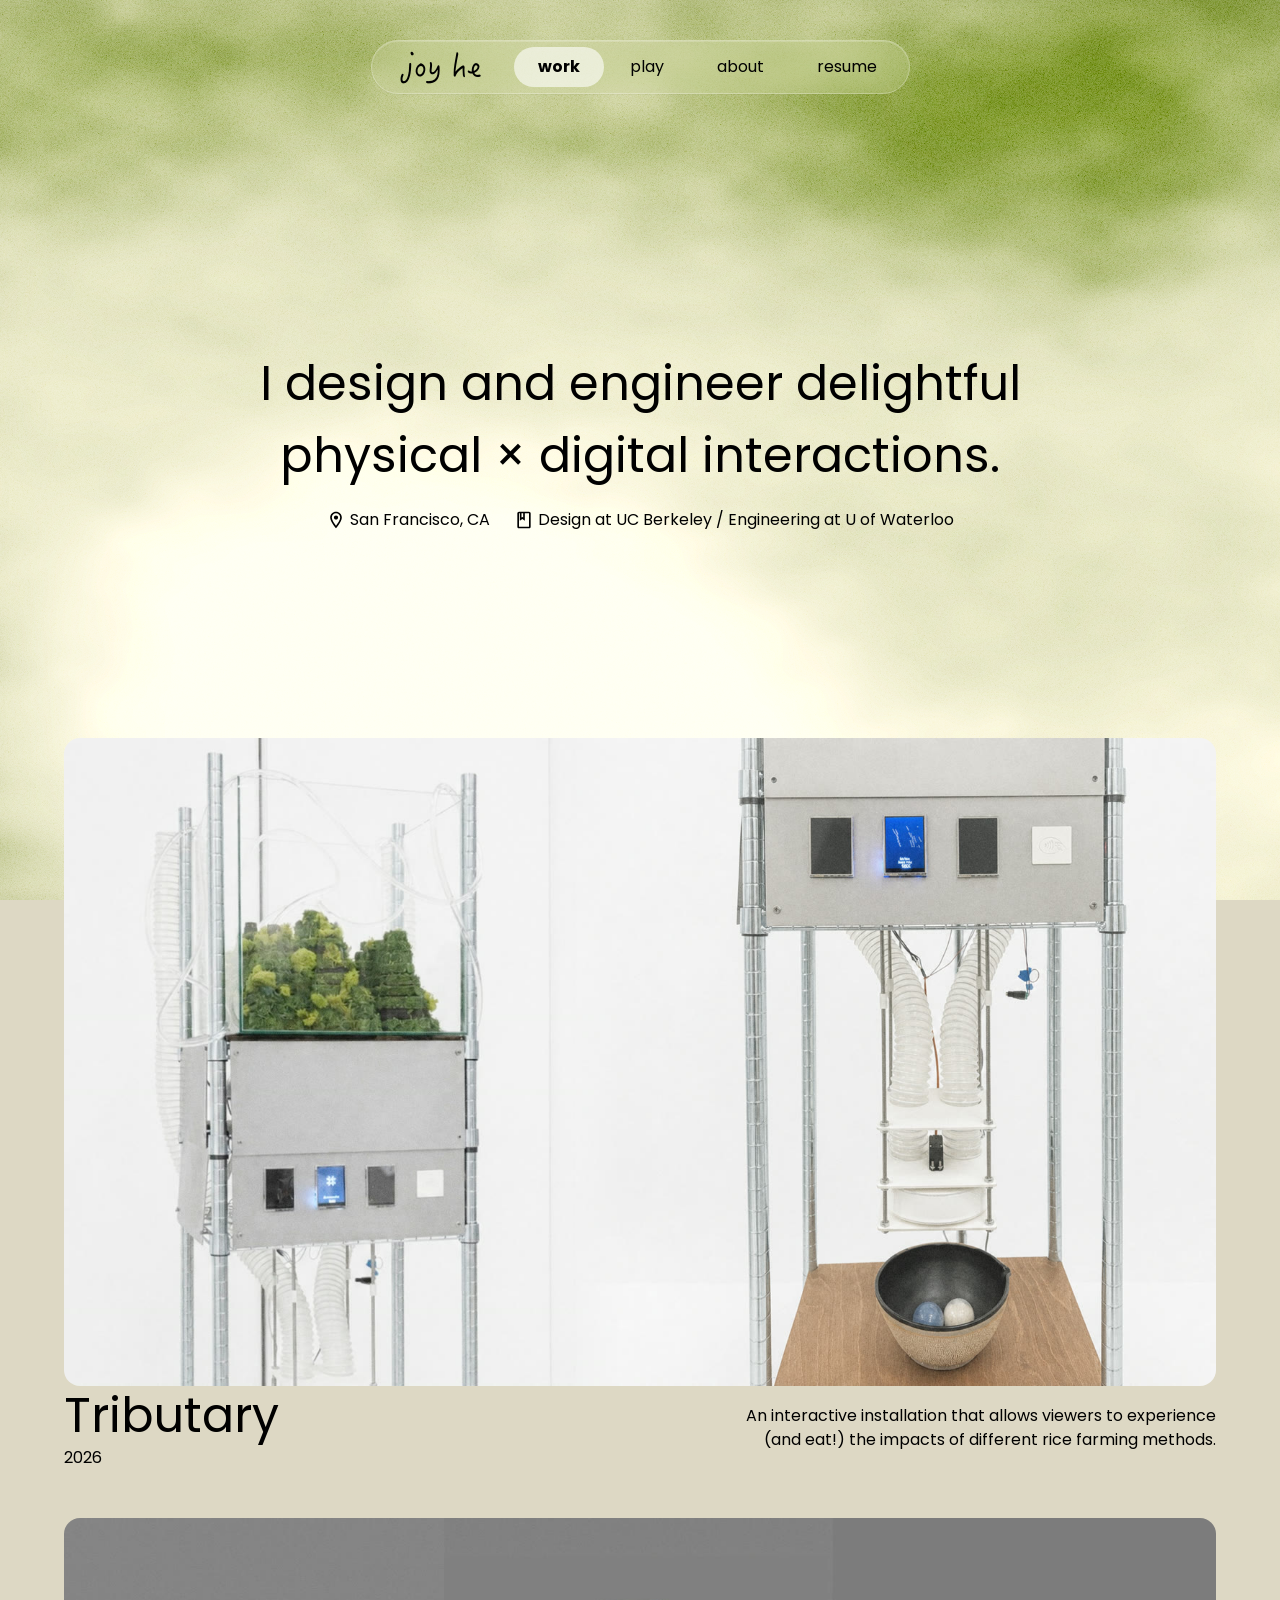
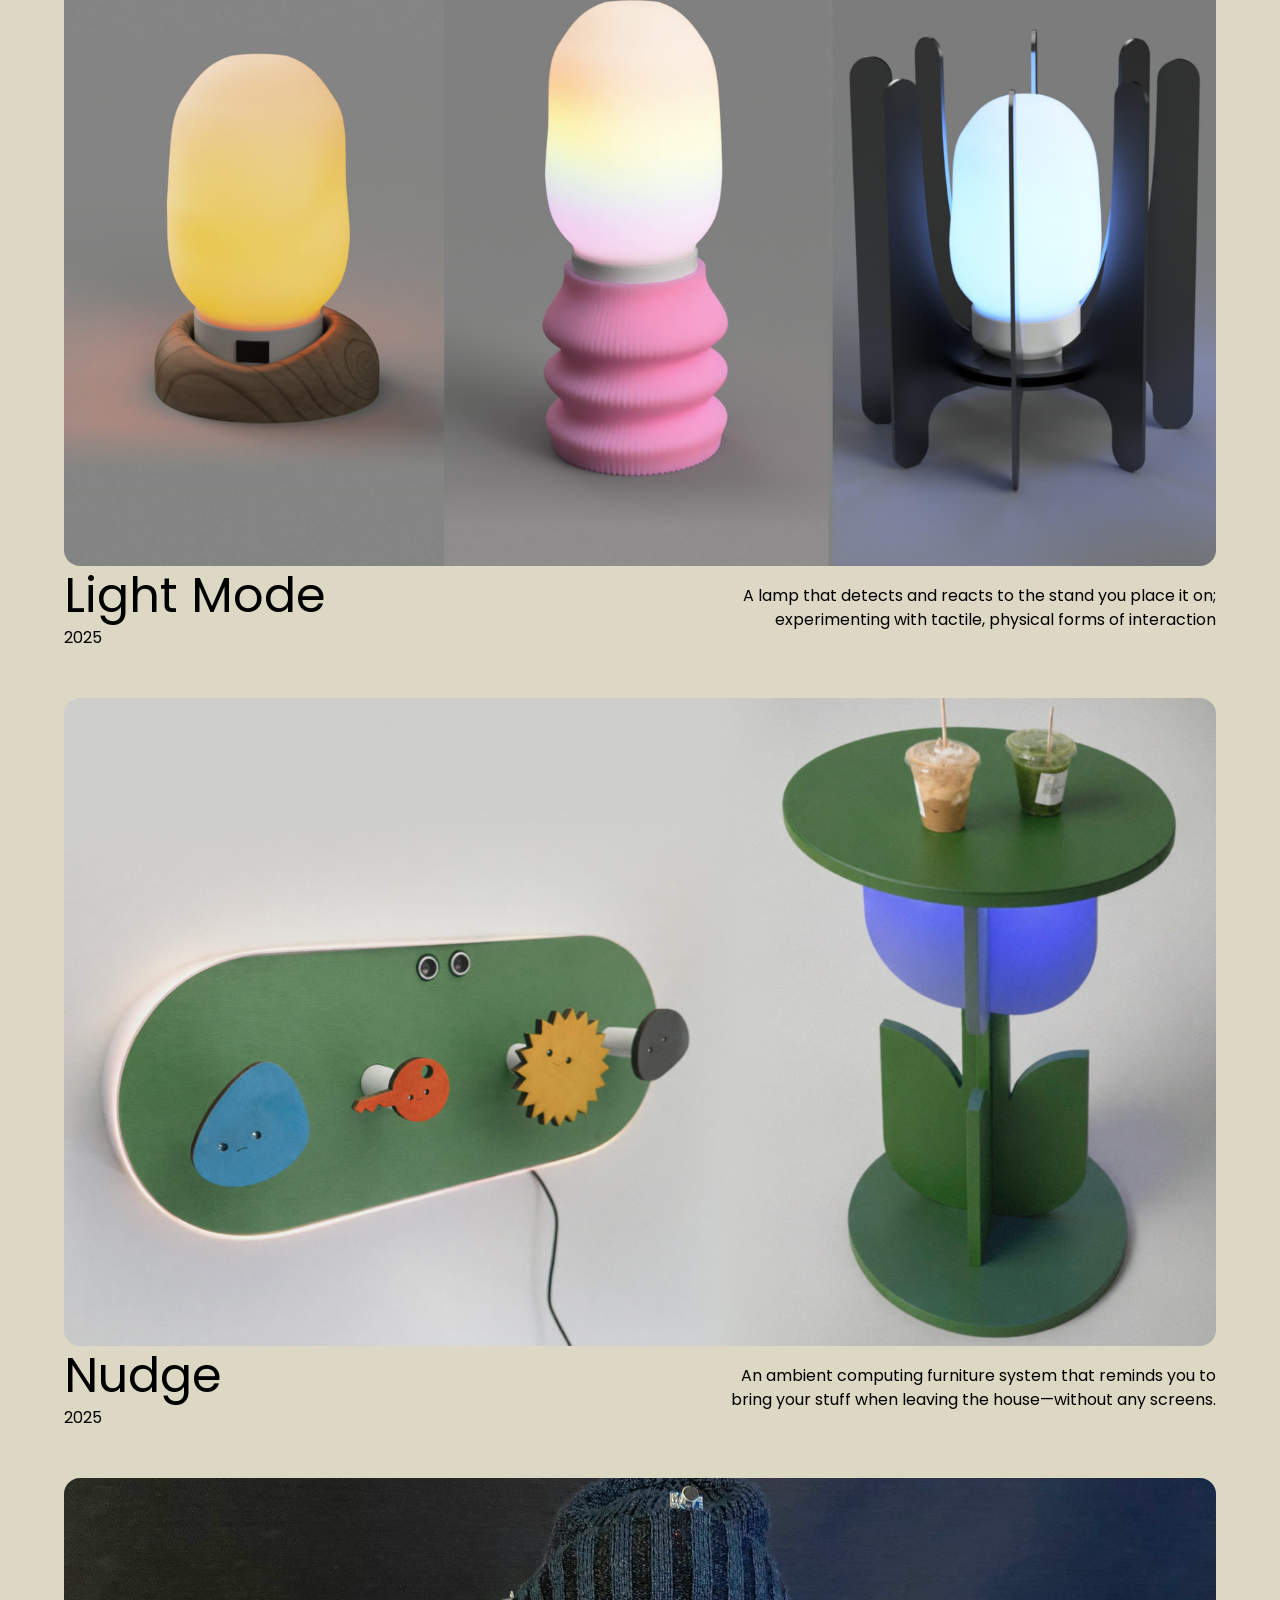
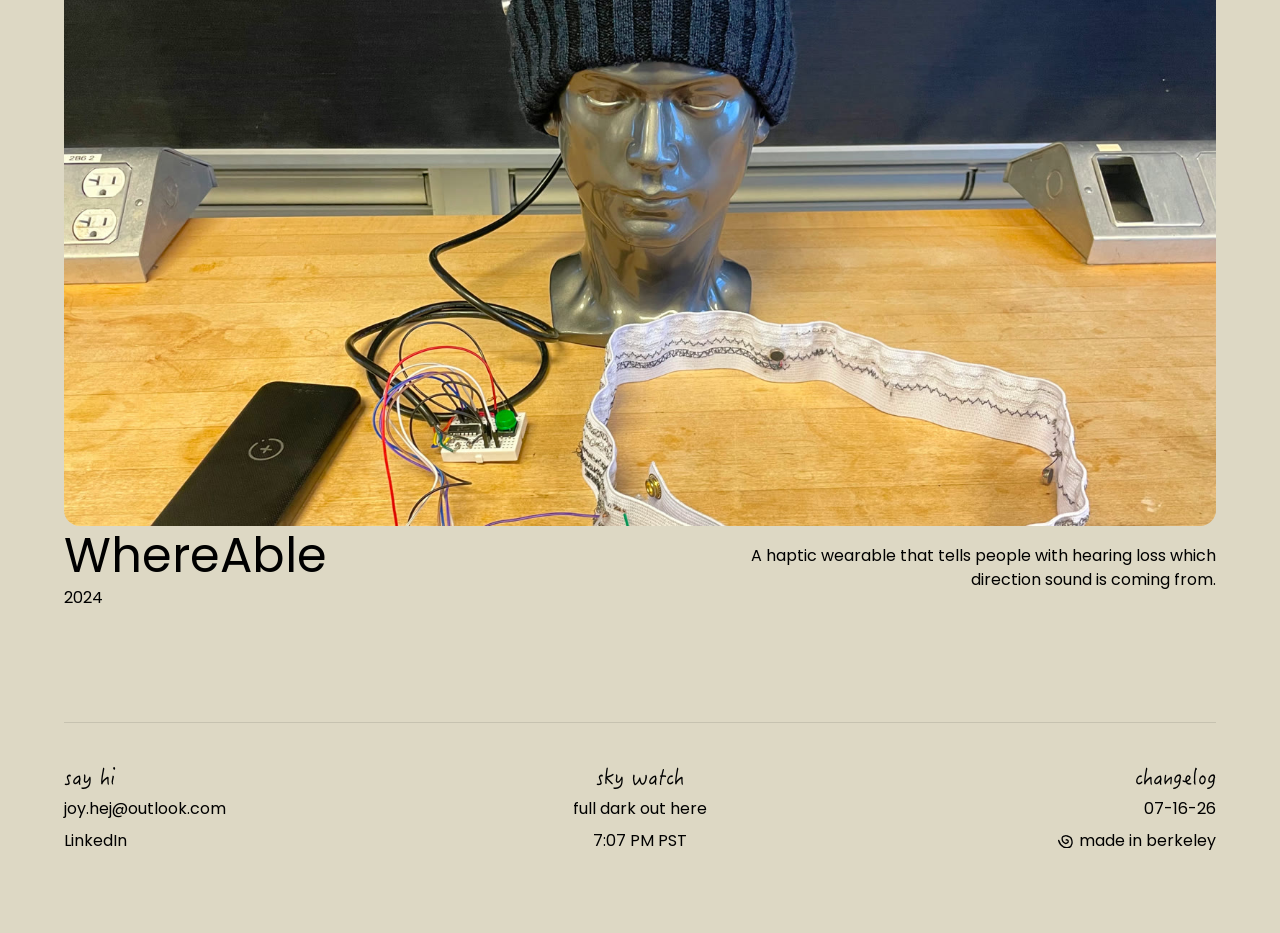
==== commit 181305fe: "Deploy portfolio-f26 24b14e8" ====
--- a/index.html
+++ b/index.html
@@ -8,8 +8,8 @@
     <link rel="apple-touch-icon" href="/apple-touch-icon.png" />
     <meta name="viewport" content="width=device-width, initial-scale=1.0" />
     <title>Joy He</title>
-    <script type="module" crossorigin src="/assets/index-CuAAuZLw.js"></script>
-    <link rel="stylesheet" crossorigin href="/assets/index-DYC0X0nw.css">
+    <script type="module" crossorigin src="/assets/index-Da-vQx_g.js"></script>
+    <link rel="stylesheet" crossorigin href="/assets/index-CkDjI9qw.css">
   </head>
   <body>
     <div id="root"></div>
--- a/assets/index-CkDjI9qw.css
+++ b/assets/index-CkDjI9qw.css
@@ -0,0 +1 @@
+@font-face{font-family:Poppins;font-style:normal;font-display:swap;font-weight:400;src:url(/assets/poppins-latin-400-normal-cpxAROuN.woff2) format("woff2"),url(/assets/poppins-latin-400-normal-BOb3E3N0.woff) format("woff")}@font-face{font-family:Poppins;font-style:normal;font-display:swap;font-weight:700;src:url(/assets/poppins-latin-700-normal-Qrb0O0WB.woff2) format("woff2"),url(/assets/poppins-latin-700-normal-BVuQR_eA.woff) format("woff")}@font-face{font-family:HanziPen SC;font-style:normal;font-weight:400;font-display:swap;src:url(/fonts/HanzipenSC-Regular.woff2) format("woff2")}:root{--font-family-poppins: "Poppins", sans-serif;--font-family-logo: "HanziPen SC", "Hanzipen SC", cursive;--font-weight-regular: 400;--font-weight-bold: 700;--font-size-48: 48px;--font-size-32: 32px;--font-size-24: 24px;--font-size-16: 16px;--line-height-tight: 1.25;--line-height-normal: 1.5;--line-height-comfy: 1.5;--letter-spacing-0: 0;--text-h1-font-family: var(--font-family-poppins);--text-h1-font-size: var(--font-size-48);--text-h1-font-weight: var(--font-weight-regular);--text-h1-line-height: var(--line-height-tight);--text-h1-letter-spacing: var(--letter-spacing-0);--text-h2-font-family: var(--font-family-poppins);--text-h2-font-size: var(--font-size-24);--text-h2-font-weight: var(--font-weight-regular);--text-h2-line-height: var(--line-height-tight);--text-h2-letter-spacing: var(--letter-spacing-0);--text-body-font-family: var(--font-family-poppins);--text-body-font-size: var(--font-size-16);--text-body-font-weight: var(--font-weight-regular);--text-body-line-height: var(--line-height-normal);--text-body-letter-spacing: var(--letter-spacing-0);--text-logo-font-family: var(--font-family-logo);--text-logo-font-size: var(--font-size-32);--text-logo-font-weight: var(--font-weight-regular);--text-logo-line-height: 32px;--text-logo-letter-spacing: var(--letter-spacing-0);--text-nav-font-family: var(--font-family-poppins);--text-nav-font-size: var(--font-size-16);--text-nav-font-weight-active: var(--font-weight-bold);--text-nav-font-weight: var(--font-weight-regular);--text-nav-line-height: var(--line-height-normal);--text-nav-letter-spacing: var(--letter-spacing-0);--color-bg: #ddd8c4;--color-text: #000000;--color-nav-track: rgba(255, 255, 255, .14);--color-nav-active: #ffffff;--color-border: rgba(0, 0, 0, .1);--nav-gutter: 40px;--header-inset: var(--nav-gutter);--page-pad-x: 200px;--header-block: 62px;--card-peek: 18vh;--cursor-asterisk: url(data:image/svg+xml,%3Csvg%20xmlns%3D%22http%3A%2F%2Fwww.w3.org%2F2000%2Fsvg%22%20width%3D%2227%22%20height%3D%2224%22%20viewBox%3D%220%200%2027%2024%22%20fill%3D%22none%22%3E%3Cpath%20d%3D%22M14.5159%208.63148C16.3657%208.14585%2017.7564%209.73726%2017.8421%2010.1385C17.9279%2010.5397%2018.196%2012.4006%2017.8846%2012.8472C17.1255%2013.6374%2014.7618%2015.2006%2013.573%2015.0671C12.1217%2014.9041%208.63226%2012.3642%208.04683%2010.1867C7.87966%209.56498%207.33464%205.24496%207.52966%204.68604C8.17628%202.83284%2010.2981%202.33528%2011.0978%201.9802L11.1338%201.96423C12.1808%201.49912%2013.7436%200.804944%2015.5745%201.48068C16.6808%201.88898%2021.9697%202.92444%2023.206%205.60181C23.7704%206.82406%2025.759%2011.5747%2024.6725%2015.9055C24.0015%2018.5799%2021.3204%2022.1828%2018.618%2022.2758C16.4138%2022.3517%2012.9842%2023.1599%2010.3121%2021.5331C7.43352%2019.7806%203.07582%2017.4032%201.20117%209.77901%22%20stroke%3D%22black%22%20stroke-width%3D%222.4%22%20stroke-linecap%3D%22round%22%20stroke-linejoin%3D%22round%22%2F%3E%3C%2Fsvg%3E) 13 12, auto}*,*:before,*:after{box-sizing:border-box}body{margin:0;font-family:var(--font-family-poppins);color:var(--color-text);background:var(--color-bg);cursor:var(--cursor-asterisk);font-synthesis:none;text-rendering:optimizeLegibility;-webkit-font-smoothing:antialiased;-moz-osx-font-smoothing:grayscale}a,button,[role=button],label[for],select,summary{cursor:var(--cursor-asterisk)}#root{min-height:100svh;background:var(--color-bg)}p{margin:0}img{display:block}.app-boot{pointer-events:none}.organic{position:fixed;inset:0;z-index:0;overflow:hidden;pointer-events:none;background:#f2ecdc}.organic__canvas{position:absolute;left:-24px;top:0;width:calc(100% + 48px);height:100%;display:block;filter:blur(.4px)}.organic__canvas--bloom{z-index:1;filter:blur(48px) saturate(1) brightness(.8);opacity:.85;mix-blend-mode:hard-light;transform:scale(1.06);transform-origin:center center;pointer-events:none}.organic--plain .organic__canvas{visibility:hidden}.organic__grain{position:absolute;inset:0;z-index:2;opacity:1;background-repeat:repeat;background-size:512px 512px;mix-blend-mode:color-burn;pointer-events:none}.squiggle-mark__path--draw{stroke-dasharray:1;stroke-dashoffset:-1;animation:squiggle-draw 1.15s cubic-bezier(.22,1,.36,1) forwards}@keyframes squiggle-draw{0%{stroke-dashoffset:-1}to{stroke-dashoffset:0}}@media(prefers-reduced-motion:reduce){.squiggle-mark__path--draw{animation:none;stroke-dashoffset:0}}.asterisk-cursor{position:fixed;top:0;left:0;z-index:10000;margin:0;padding:0;pointer-events:none;opacity:0;width:27px;height:24px;line-height:0;display:flex;align-items:center;justify-content:center;transform:translate(-50%,-50%) rotate(0);transition:transform .28s cubic-bezier(.22,1,.36,1),opacity .12s ease;will-change:transform;-webkit-user-select:none;user-select:none}.asterisk-cursor svg{display:block}.asterisk-cursor--visible{opacity:1}.asterisk-cursor--hot{transform:translate(-50%,-50%) rotate(120deg)}html.has-asterisk-cursor,html.has-asterisk-cursor *{cursor:none!important}@media(prefers-reduced-motion:reduce){.asterisk-cursor{transition:opacity .12s ease}.asterisk-cursor--hot{transform:translate(-50%,-50%) rotate(120deg)}}.loader{position:fixed;inset:0;z-index:40;display:flex;align-items:center;justify-content:center;background:transparent;mix-blend-mode:overlay;opacity:1;transition:opacity .52s cubic-bezier(.22,1,.36,1);pointer-events:auto}.loader--out{opacity:0;pointer-events:none}.loader__sr{position:absolute;width:1px;height:1px;padding:0;margin:-1px;overflow:hidden;clip:rect(0,0,0,0);white-space:nowrap;border:0}.loader__asterisk{display:flex;align-items:center;justify-content:center}.loader__asterisk-mark{color:#000;width:min(28vw,140px);height:auto;max-height:min(25vw,124px);line-height:0;-webkit-user-select:none;user-select:none}.site-nav{display:flex;align-items:center;justify-content:center;width:100%;min-height:var(--header-block);padding-block:0}.site-nav__pill-wrap{position:fixed;top:var(--nav-gutter);left:0;right:0;z-index:20;display:flex;justify-content:center;pointer-events:none;transition:transform .4s cubic-bezier(.22,1,.36,1)}.site-nav__pill-wrap--hidden{transform:translateY(calc(-100% - var(--nav-gutter) - 8px));pointer-events:none}.site-nav__pill{display:flex;align-items:center;gap:8px;padding:6px;border-radius:50px;border:1px solid rgba(255,255,255,.28);background:var(--color-nav-track);box-shadow:inset 0 1px #ffffff2e,0 1px 1px #00000008;-webkit-backdrop-filter:blur(28px) saturate(1.15);backdrop-filter:blur(28px) saturate(1.15);pointer-events:auto}.site-nav__logo{display:flex;align-items:center;justify-content:center;margin:0;padding:0 24px 4px;border:0;background:transparent;font-family:var(--text-logo-font-family);font-size:var(--text-logo-font-size);font-weight:var(--text-logo-font-weight);line-height:var(--text-logo-line-height);letter-spacing:var(--text-logo-letter-spacing);color:var(--color-text);text-decoration:none;white-space:nowrap;user-select:none;-webkit-user-select:none}.site-nav__links{position:relative;display:flex;align-items:center}.site-nav__active-pill{position:absolute;top:0;left:0;height:100%;border-radius:50px;background:#fff9;pointer-events:none;opacity:0;z-index:0}.site-nav__active-pill--ready{opacity:1;transition:transform .4s cubic-bezier(.22,1,.36,1),width .4s cubic-bezier(.22,1,.36,1)}.site-nav__item{position:relative;z-index:1;display:inline-flex;flex-direction:column;align-items:center;justify-content:center;padding:8px 24px;border-radius:50px;font-family:var(--text-nav-font-family);font-size:var(--text-nav-font-size);font-weight:var(--text-nav-font-weight);line-height:var(--text-nav-line-height);letter-spacing:var(--text-nav-letter-spacing);color:var(--color-text);text-decoration:none;white-space:nowrap;background:transparent}.site-nav__item:after{content:attr(data-label);font-weight:var(--text-nav-font-weight-active);height:0;overflow:hidden;visibility:hidden;pointer-events:none;-webkit-user-select:none;user-select:none}.site-nav__item--active{font-weight:var(--text-nav-font-weight-active)}@media(prefers-reduced-motion:reduce){.site-nav__pill-wrap{transition:none}.site-nav__pill-wrap--hidden{transform:none}.site-nav__active-pill--ready{transition:none}}.site-footer{display:flex;align-items:flex-start;justify-content:space-between;gap:32px;width:100%;margin-top:64px;padding-top:40px;border-top:1px solid var(--color-border)}.site-footer__col{display:flex;flex-direction:column;gap:8px;min-width:0;flex:1}.site-footer__col--center{text-align:center;align-items:center}.site-footer__col--end{text-align:right;align-items:flex-end}.site-footer__title{margin:0;font-family:var(--font-family-logo);font-size:22px;font-weight:var(--font-weight-regular);line-height:1.2;letter-spacing:var(--letter-spacing-0)}.site-footer__time{font-variant-numeric:tabular-nums}.site-footer a{color:inherit;text-decoration:none}.site-footer a:hover{text-decoration:underline}.site-footer__note{opacity:1}.site-footer__made{display:inline-flex;align-items:center;gap:.35em}.site-footer__squiggle{width:.95em;height:auto;flex-shrink:0}@media(max-width:900px){.site-footer{flex-direction:column;gap:28px}.site-footer__col--end,.site-footer__col--center{text-align:left;align-items:flex-start}}.layout{position:relative;z-index:1;display:flex;flex-direction:column;align-items:center;width:100%;min-height:100svh;padding:var(--nav-gutter) var(--page-pad-x) 80px;color:var(--color-text);box-sizing:border-box}.layout .site-nav{min-height:var(--header-block);padding-block:0;margin-bottom:var(--nav-gutter)}.layout--case{padding-bottom:80px;background:#f1f1f1}.layout--case .layout__main{gap:48px}html.page--case,html.page--case body,html.page--case #root{background:#f1f1f1}html.page--case .organic{visibility:hidden}.layout__main{display:flex;flex-direction:column;align-items:flex-start;gap:48px;width:100%;animation:layout-page-in .55s cubic-bezier(.22,1,.36,1) both}@keyframes layout-page-in{0%{opacity:0;transform:translateY(12px)}to{opacity:1;transform:translateY(0)}}@media(max-width:1280px){.layout{--page-pad-x: 64px}}@media(max-width:900px){.layout{--page-pad-x: 24px;--nav-gutter: 24px;padding-bottom:56px}}@media(prefers-reduced-motion:reduce){.layout__main{animation:none}}.route-fallback{display:flex;flex-direction:column;align-items:flex-start;justify-content:center;gap:12px;min-height:40vh;width:100%}.route-fallback__mark{width:28px;height:auto;opacity:.55;animation:route-fallback-pulse 1.2s ease-in-out infinite}.route-fallback__sr{position:absolute;width:1px;height:1px;padding:0;margin:-1px;overflow:hidden;clip:rect(0,0,0,0);white-space:nowrap;border:0}.route-fallback__retry{appearance:none;margin:0;padding:0;border:0;background:none;font:inherit;color:inherit;text-decoration:underline;text-underline-offset:.2em;cursor:inherit}@keyframes route-fallback-pulse{0%,to{opacity:.35}50%{opacity:.8}}@media(prefers-reduced-motion:reduce){.route-fallback__mark{animation:none}}.text-h1{font-family:var(--text-h1-font-family);font-size:var(--text-h1-font-size);font-weight:var(--text-h1-font-weight);line-height:var(--text-h1-line-height);letter-spacing:var(--text-h1-letter-spacing)}.text-h2{font-family:var(--text-h2-font-family);font-size:var(--text-h2-font-size);font-weight:var(--text-h2-font-weight);line-height:var(--text-h2-line-height);letter-spacing:var(--text-h2-letter-spacing)}.text-body{font-family:var(--text-body-font-family);font-size:var(--text-body-font-size);font-weight:var(--text-body-font-weight);line-height:var(--text-body-line-height);letter-spacing:var(--text-body-letter-spacing)}.wireframe{--header-inset: 40px;--page-pad-x: 200px;--header-block: 62px;--card-peek: 18vh;position:relative;z-index:1;display:flex;flex-direction:column;align-items:flex-start;gap:0;width:100%;min-height:100%;max-width:1440px;margin-inline:auto;padding:var(--header-inset) var(--page-pad-x) 80px;background:transparent;color:var(--color-text);box-sizing:border-box}.wireframe__page{display:flex;flex-direction:column;align-items:flex-start;gap:48px;width:100%}.wireframe__page--in{animation:wireframe-page-in .55s cubic-bezier(.22,1,.36,1) both}.wireframe__page--out{opacity:0;transform:translateY(12px);pointer-events:none;transition:opacity .32s ease,transform .32s ease}@keyframes wireframe-page-in{0%{opacity:0;transform:translateY(18px)}to{opacity:1;transform:translateY(0)}}[data-reveal]{opacity:0;transform:translateY(28px);transition:opacity .7s cubic-bezier(.22,1,.36,1),transform .7s cubic-bezier(.22,1,.36,1);transition-delay:var(--reveal-delay, 0ms)}[data-reveal].is-revealed{opacity:1;transform:translateY(0)}.wireframe__intro[data-reveal].is-revealed,.wireframe__placeholder[data-reveal].is-revealed{transition-delay:40ms}.wireframe__header{display:flex;align-items:center;justify-content:center;width:100%;min-height:52px;padding-block:5px}.wireframe__pill-wrap{position:fixed;top:calc(var(--header-inset) + 5px);left:0;right:0;z-index:20;display:flex;justify-content:center;pointer-events:none;transition:transform .4s cubic-bezier(.22,1,.36,1)}.wireframe__pill-wrap--hidden{transform:translateY(calc(-100% - var(--header-inset) - 13px));pointer-events:none}.wireframe__pill{display:flex;align-items:center;gap:8px;padding:6px;border-radius:50px;border:1px solid rgba(255,255,255,.28);background:var(--color-nav-track);box-shadow:inset 0 1px #ffffff2e,0 1px 1px #00000008;-webkit-backdrop-filter:blur(28px) saturate(1.15);backdrop-filter:blur(28px) saturate(1.15);pointer-events:auto}.wireframe__logo{display:flex;align-items:center;justify-content:center;margin:0;padding:0 24px 4px;border:0;background:transparent;font-family:var(--text-logo-font-family);font-size:var(--text-logo-font-size);font-weight:var(--text-logo-font-weight);line-height:var(--text-logo-line-height);letter-spacing:var(--text-logo-letter-spacing);color:var(--color-text);white-space:nowrap;user-select:none;-webkit-user-select:none;pointer-events:none}.wireframe__nav{position:relative;display:flex;align-items:center}.wireframe__nav-pill{position:absolute;top:0;left:0;height:100%;border-radius:50px;background:#fff9;pointer-events:none;opacity:0;z-index:0}.wireframe__nav-pill--ready{opacity:1;transition:transform .4s cubic-bezier(.22,1,.36,1),width .4s cubic-bezier(.22,1,.36,1)}.wireframe__nav-item{position:relative;z-index:1;display:inline-flex;flex-direction:column;align-items:center;justify-content:center;padding:8px 24px;border-radius:50px;font-family:var(--text-nav-font-family);font-size:var(--text-nav-font-size);font-weight:var(--text-nav-font-weight);line-height:var(--text-nav-line-height);letter-spacing:var(--text-nav-letter-spacing);color:var(--color-text);text-decoration:none;white-space:nowrap;background:transparent}.wireframe__nav-item:after{content:attr(data-label);font-weight:var(--text-nav-font-weight-active);height:0;overflow:hidden;visibility:hidden;pointer-events:none;-webkit-user-select:none;user-select:none}.wireframe__nav-item--active{font-weight:var(--text-nav-font-weight-active)}.wireframe__intro{display:flex;flex-direction:column;align-items:center;justify-content:center;gap:16px;width:100%;margin:0 0 -48px;min-height:calc(100svh - (2 * var(--nav-gutter)) - var(--header-block) - var(--card-peek));box-sizing:border-box}.wireframe__headline{margin:0;width:100%;text-align:center;line-height:var(--line-height-comfy)}.wireframe__meta{display:flex;align-items:center;gap:24px}.wireframe__meta-item{display:flex;align-items:center;gap:4px}.wireframe__meta-item img{width:20px;height:20px;flex-shrink:0}.wireframe__placeholder{display:flex;flex-direction:column;align-items:center;gap:16px;width:100%;margin-top:48px;text-align:center}.wireframe__work{display:flex;flex-direction:column;gap:48px;width:100%;scroll-margin-top:calc((2 * var(--nav-gutter)) + var(--header-block) + 24px)}.wireframe__play{display:grid;grid-template-columns:1fr 1fr;gap:48px 30px;width:100%;scroll-margin-top:calc((2 * var(--nav-gutter)) + var(--header-block) + 24px)}.wireframe__project{display:flex;flex-direction:column;align-items:flex-start;width:100%;color:inherit;text-decoration:none}.wireframe__media{position:relative;width:100%;aspect-ratio:1184 / 666;overflow:clip;border-radius:16px;transform:scale(1);transform-origin:center bottom;transition:transform .55s cubic-bezier(.22,1,.36,1);will-change:transform}.wireframe__media--play{aspect-ratio:1 / 1;transform-origin:center center}.wireframe__media img,.wireframe__media video{position:absolute;inset:0;width:100%;height:100%;display:block;object-fit:cover;object-position:center}.wireframe__project--aura .wireframe__media img{object-position:20% center}.wireframe__project:hover .wireframe__media,.wireframe__project:focus-visible .wireframe__media{transform:scale(1.025)}.wireframe__project-info{display:flex;align-items:center;justify-content:space-between;width:100%;color:var(--color-text)}.wireframe__project-info--play{flex-direction:column;align-items:flex-start;gap:8px;margin-top:12px}.wireframe__project-title-block{display:flex;flex-direction:column;align-items:flex-start}.wireframe__project-title-block h2{margin:0;white-space:nowrap}.wireframe__project--play .wireframe__project-title-block h2{white-space:normal}.wireframe__project-desc{width:500px;flex-shrink:0;text-align:right}.wireframe__project-desc--play{width:100%;text-align:left}.wireframe__footer{display:flex;align-items:flex-start;justify-content:space-between;gap:32px;width:100%;margin-top:64px;padding-top:40px;border-top:1px solid var(--color-border)}.wireframe__footer-col{display:flex;flex-direction:column;gap:8px;min-width:0;flex:1}.wireframe__footer-col--center{text-align:center;align-items:center}.wireframe__footer-col--end{text-align:right;align-items:flex-end}.wireframe__footer-title{margin:0;font-family:var(--font-family-logo);font-size:22px;font-weight:var(--font-weight-regular);line-height:1.2;letter-spacing:var(--letter-spacing-0)}.wireframe__footer-time{font-variant-numeric:tabular-nums}.wireframe__footer a{color:inherit;text-decoration:none}.wireframe__footer a:hover{text-decoration:underline}.wireframe__footer-note{opacity:1}.wireframe__footer-made{display:inline-flex;align-items:center;gap:.35em}.wireframe__footer-squiggle{width:.95em;height:auto;flex-shrink:0}@media(max-width:1280px){.wireframe{--header-inset: 32px;--page-pad-x: 48px;padding:var(--header-inset) var(--page-pad-x) 64px}}@media(max-width:900px){.wireframe{--header-inset: 24px;--page-pad-x: 24px;--card-peek: 14vh;padding:var(--header-inset) var(--page-pad-x) 40px}.wireframe__page{gap:32px}.wireframe__intro{margin-bottom:-32px}.wireframe__header{justify-content:center}.wireframe__pill{max-width:calc(100vw - 2 * var(--page-pad-x));flex-wrap:wrap;justify-content:center}.wireframe__nav{flex-wrap:wrap;justify-content:center}.wireframe__meta{flex-direction:column;align-items:center;gap:8px}.wireframe__project-info{flex-direction:column;align-items:flex-start;gap:12px}.wireframe__play{grid-template-columns:1fr;gap:32px}.wireframe__project-desc{width:100%;text-align:left}.wireframe__footer{flex-direction:column;gap:28px}.wireframe__footer-col--end,.wireframe__footer-col--center{text-align:left;align-items:flex-start}}@media(prefers-reduced-motion:reduce){.wireframe__page--in{animation:none}.wireframe__media{transition:none}.wireframe__project:hover .wireframe__media,.wireframe__project:focus-visible .wireframe__media{transform:none}.wireframe__pill-wrap{transition:none}.wireframe__pill-wrap--hidden{transform:none}.wireframe__page,[data-reveal],.wireframe__nav-item,.wireframe__nav-pill--ready{transition:none}.wireframe__page--out,.wireframe__page--in,[data-reveal],[data-reveal].is-revealed{opacity:1;transform:none}}
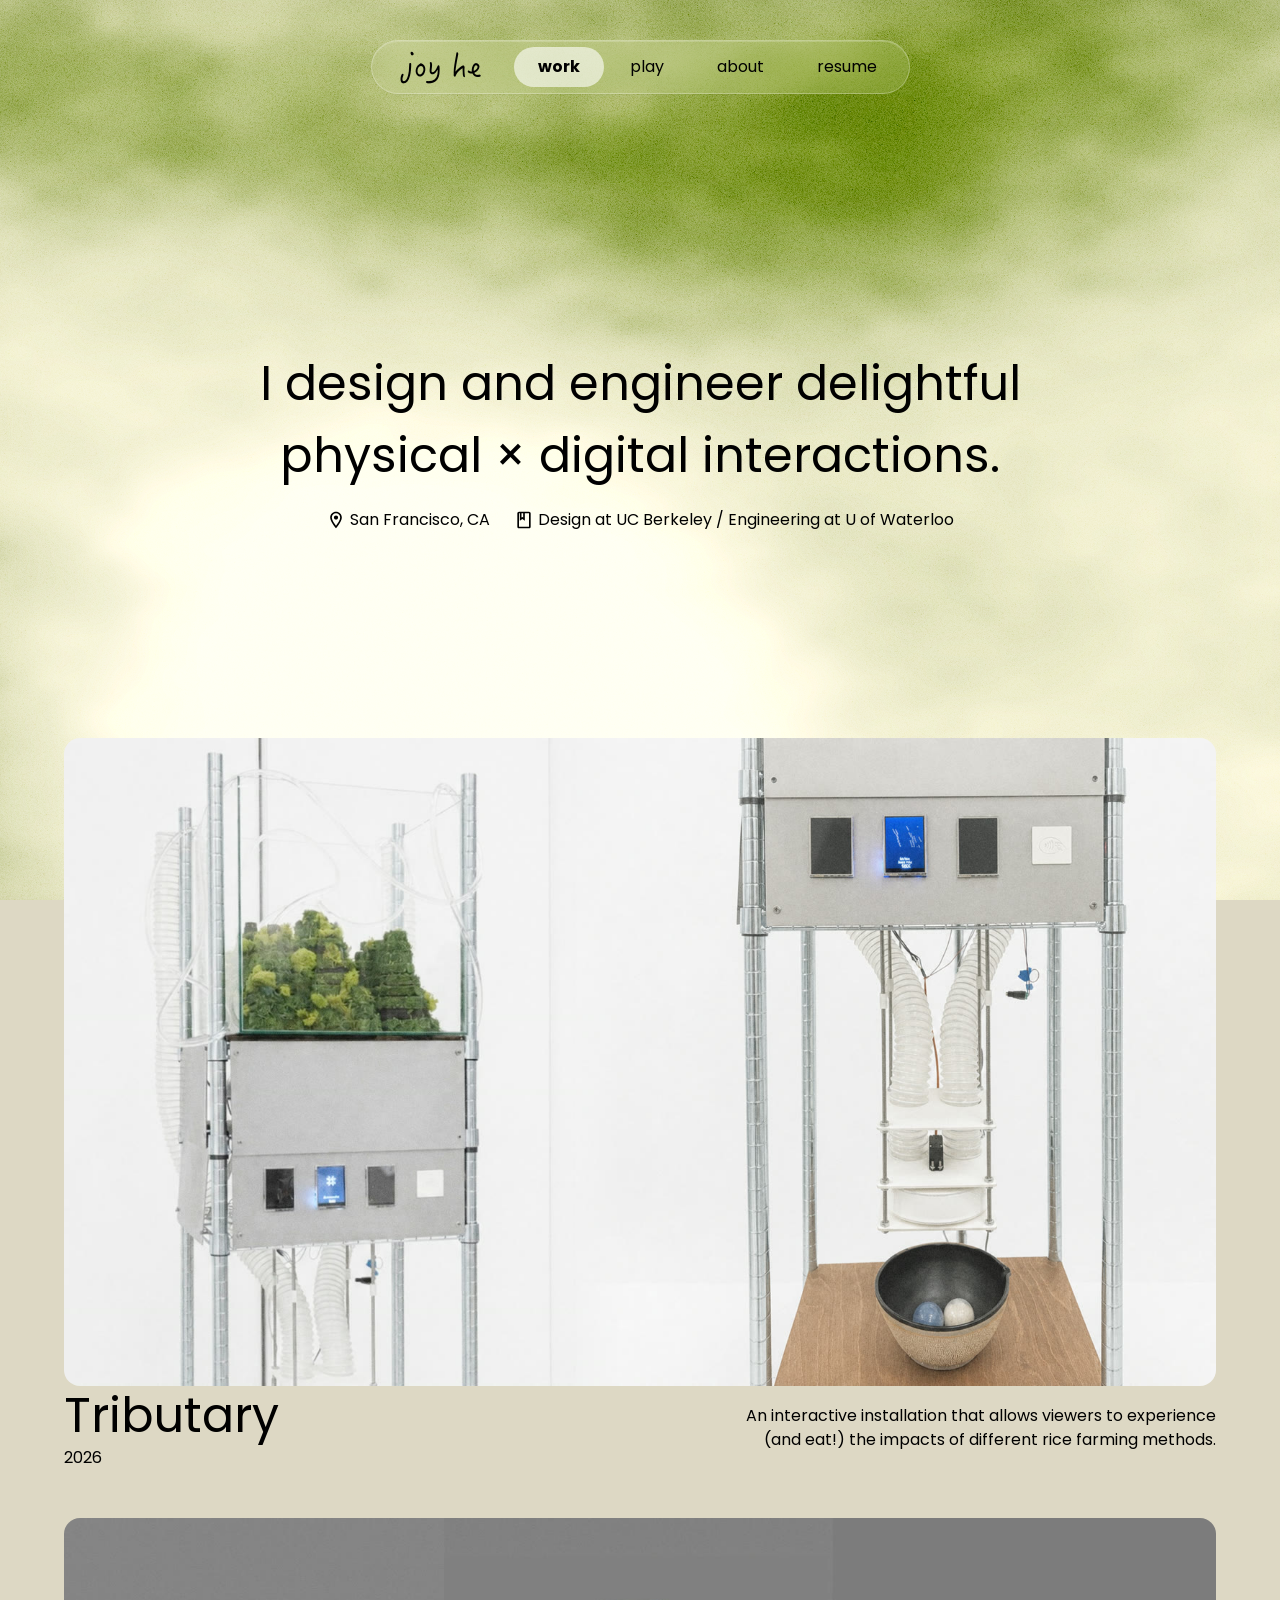
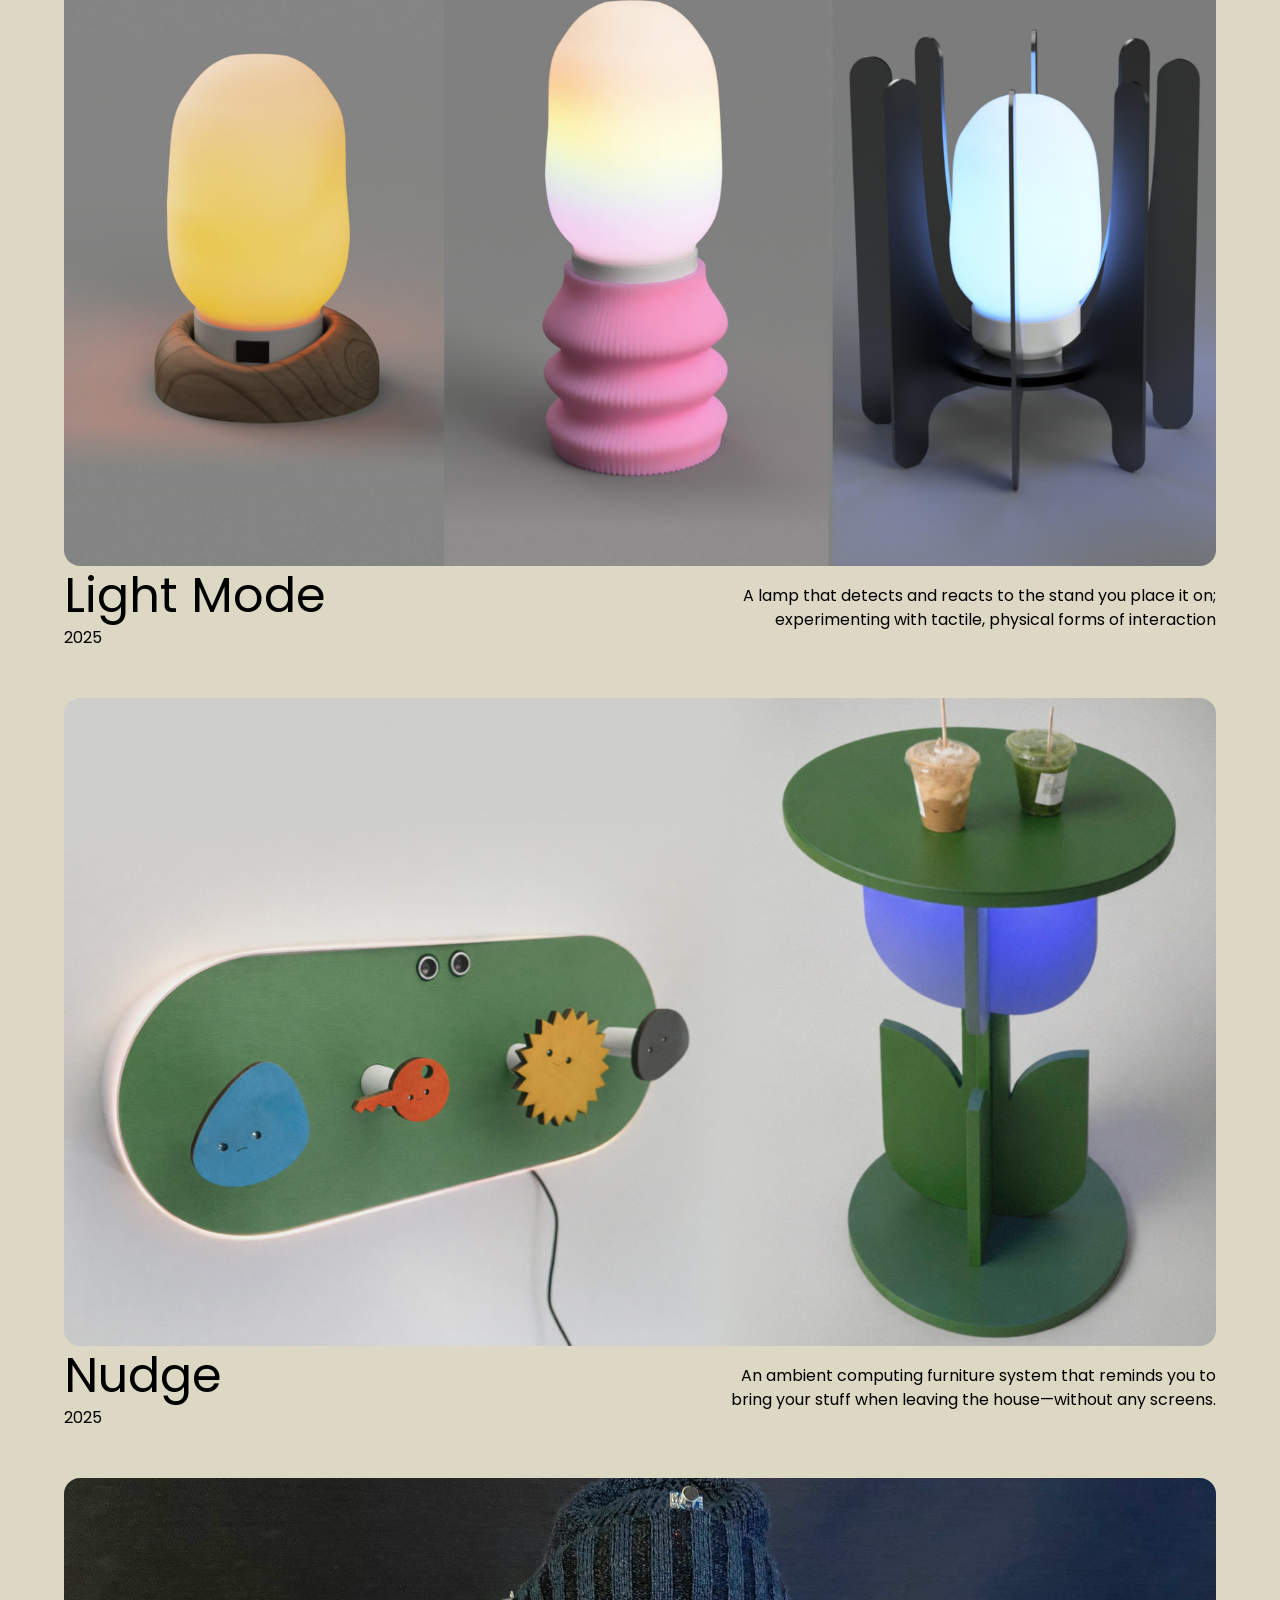
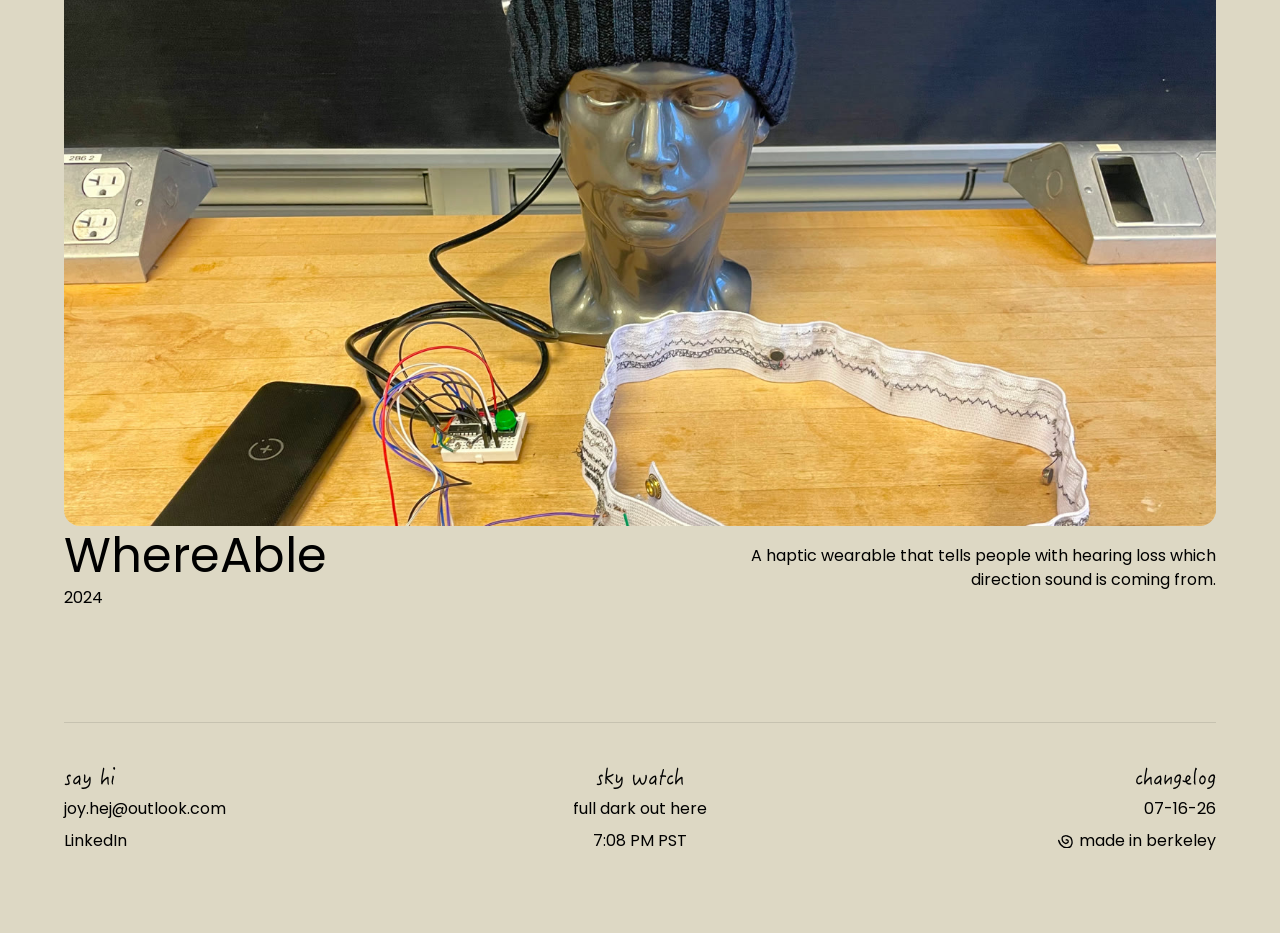
==== commit 3e6026b6: "Deploy portfolio-f26 439f535" ====
--- a/index.html
+++ b/index.html
@@ -8,7 +8,7 @@
     <link rel="apple-touch-icon" href="/apple-touch-icon.png" />
     <meta name="viewport" content="width=device-width, initial-scale=1.0" />
     <title>Joy He</title>
-    <script type="module" crossorigin src="/assets/index-Da-vQx_g.js"></script>
+    <script type="module" crossorigin src="/assets/index-DHZFlKfl.js"></script>
     <link rel="stylesheet" crossorigin href="/assets/index-CkDjI9qw.css">
   </head>
   <body>
